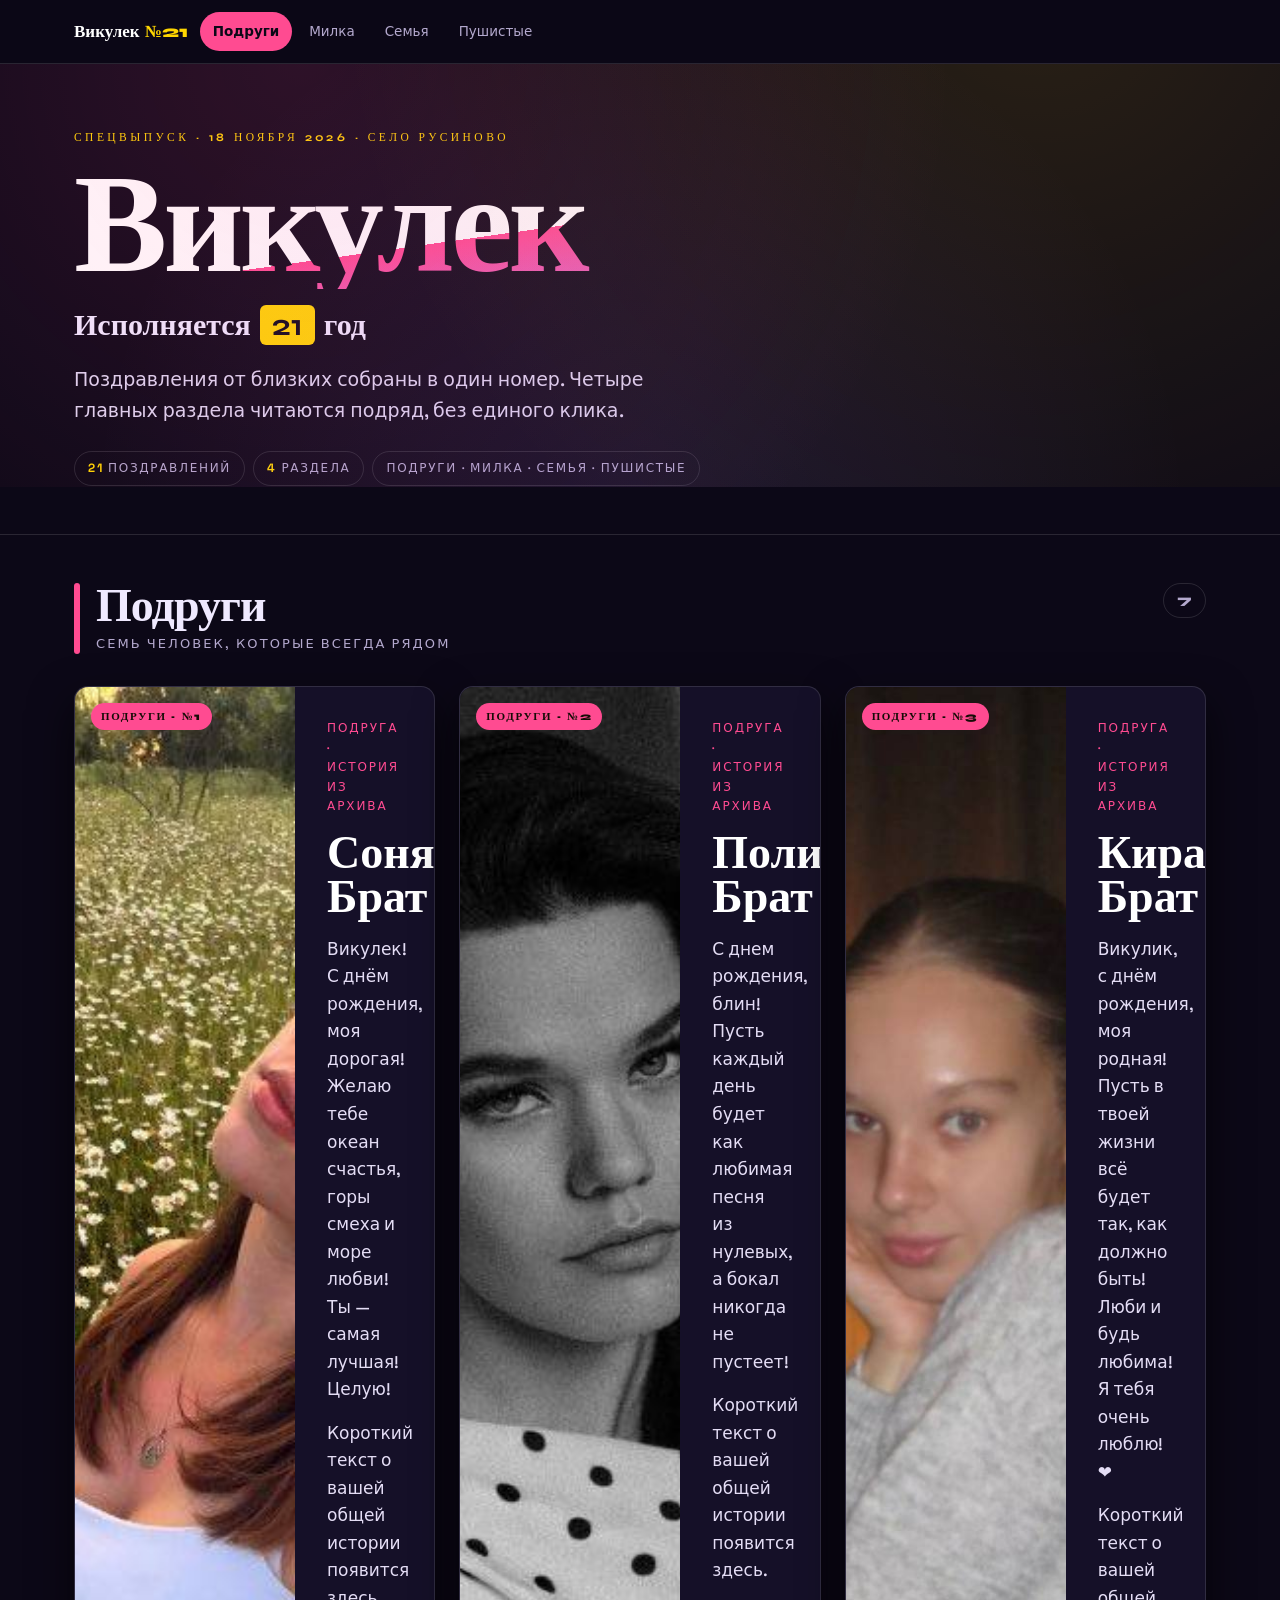
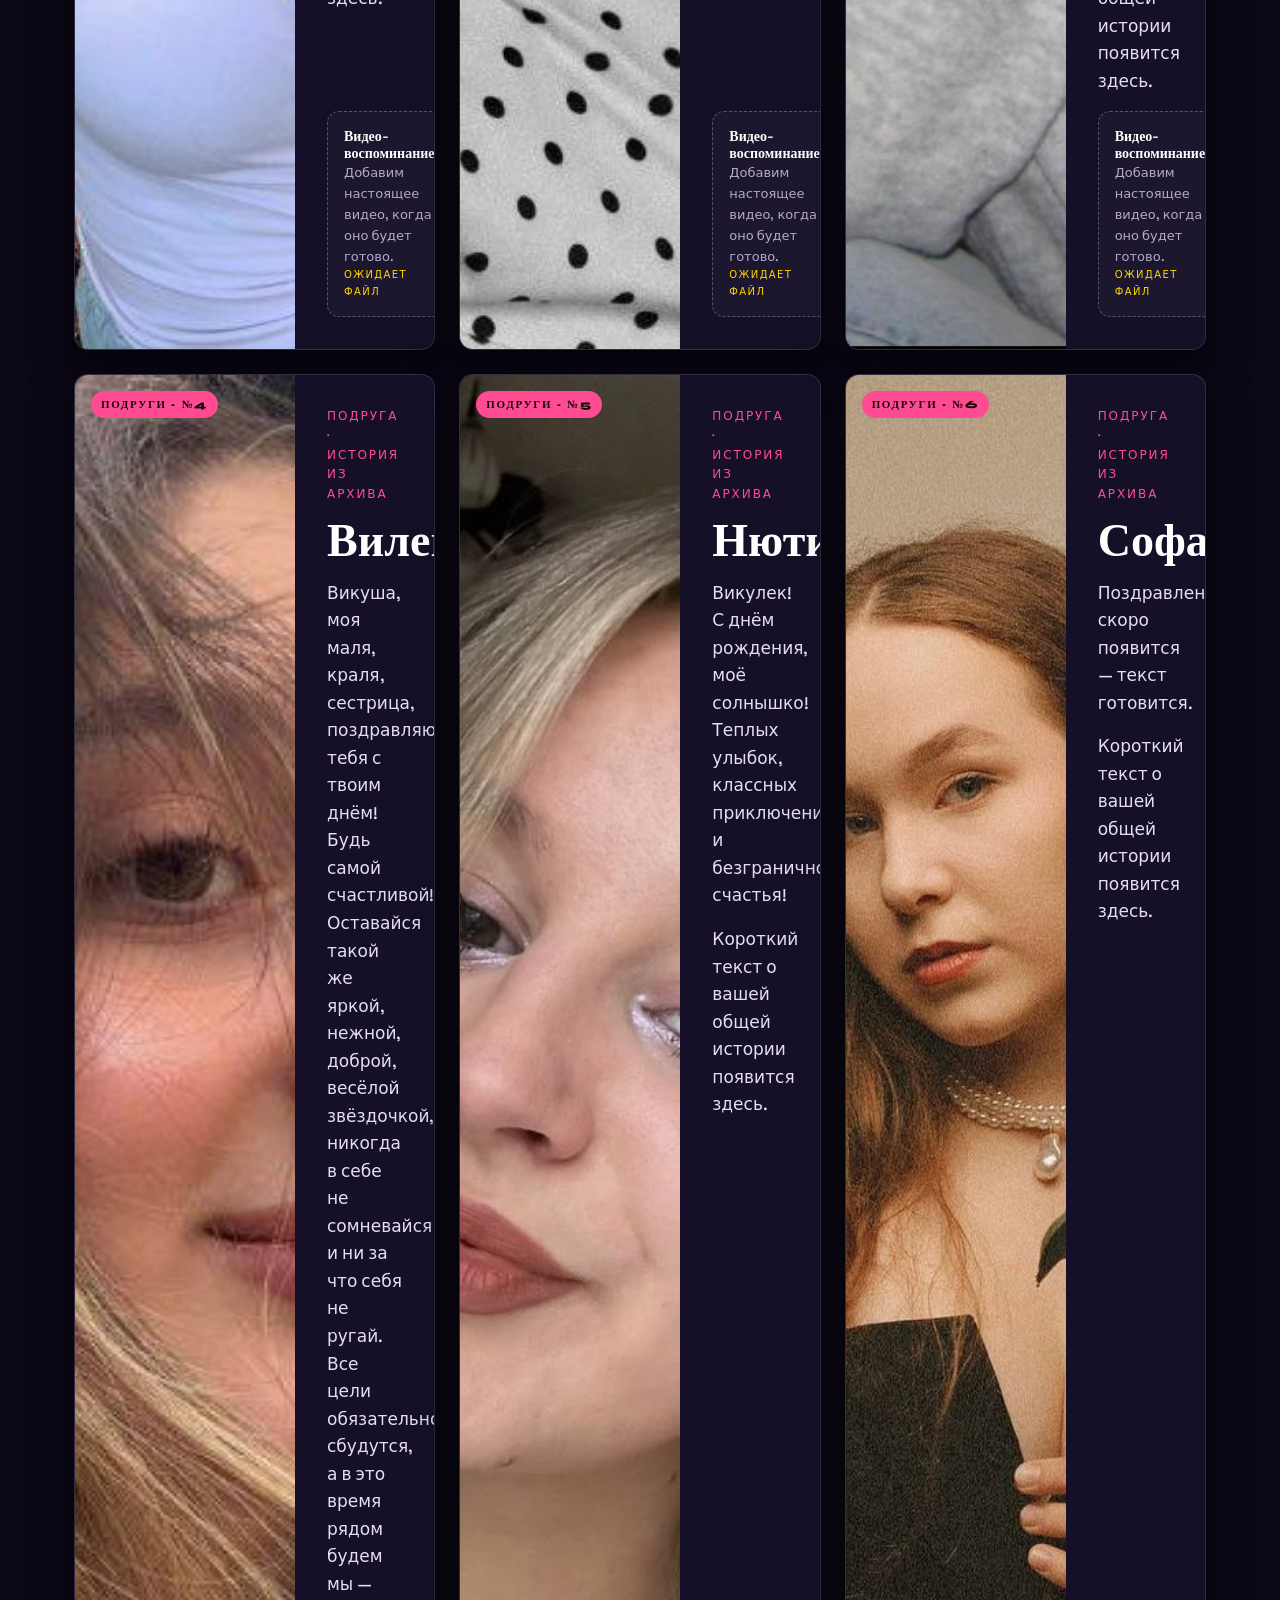
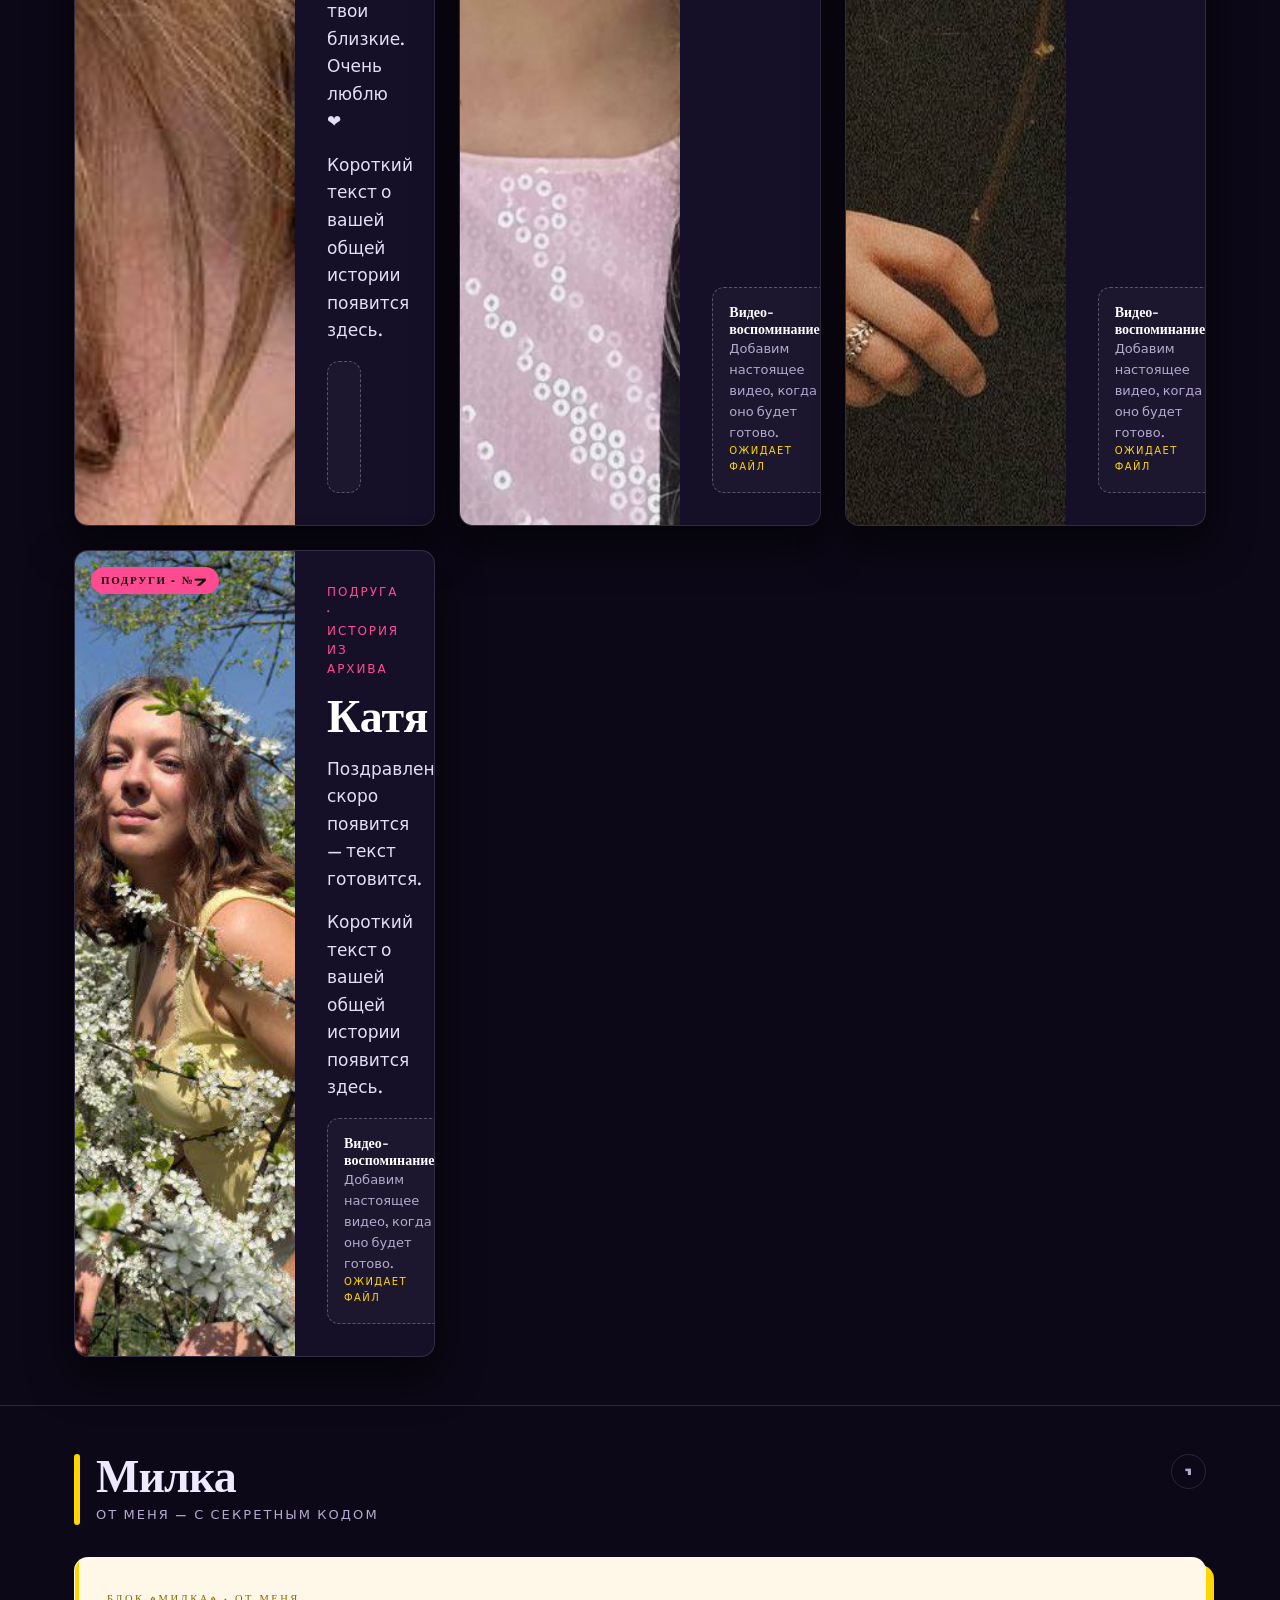
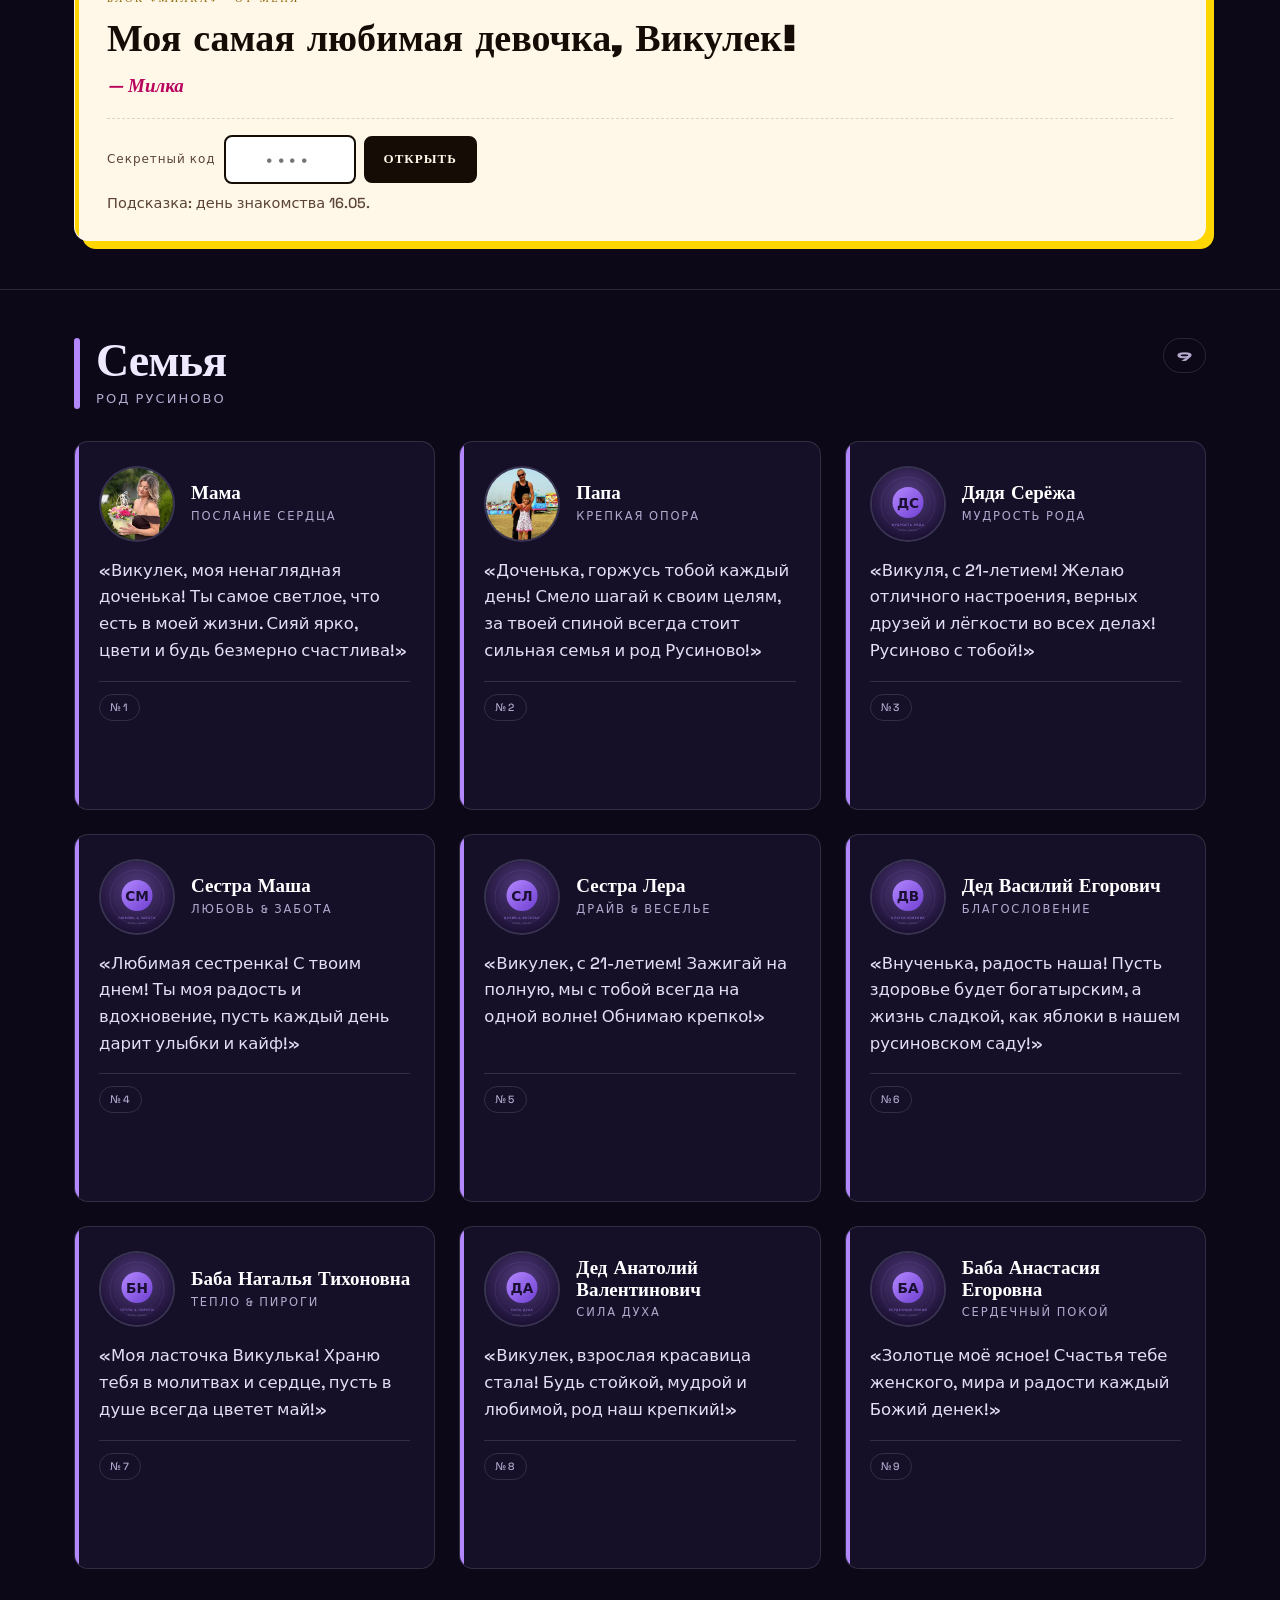
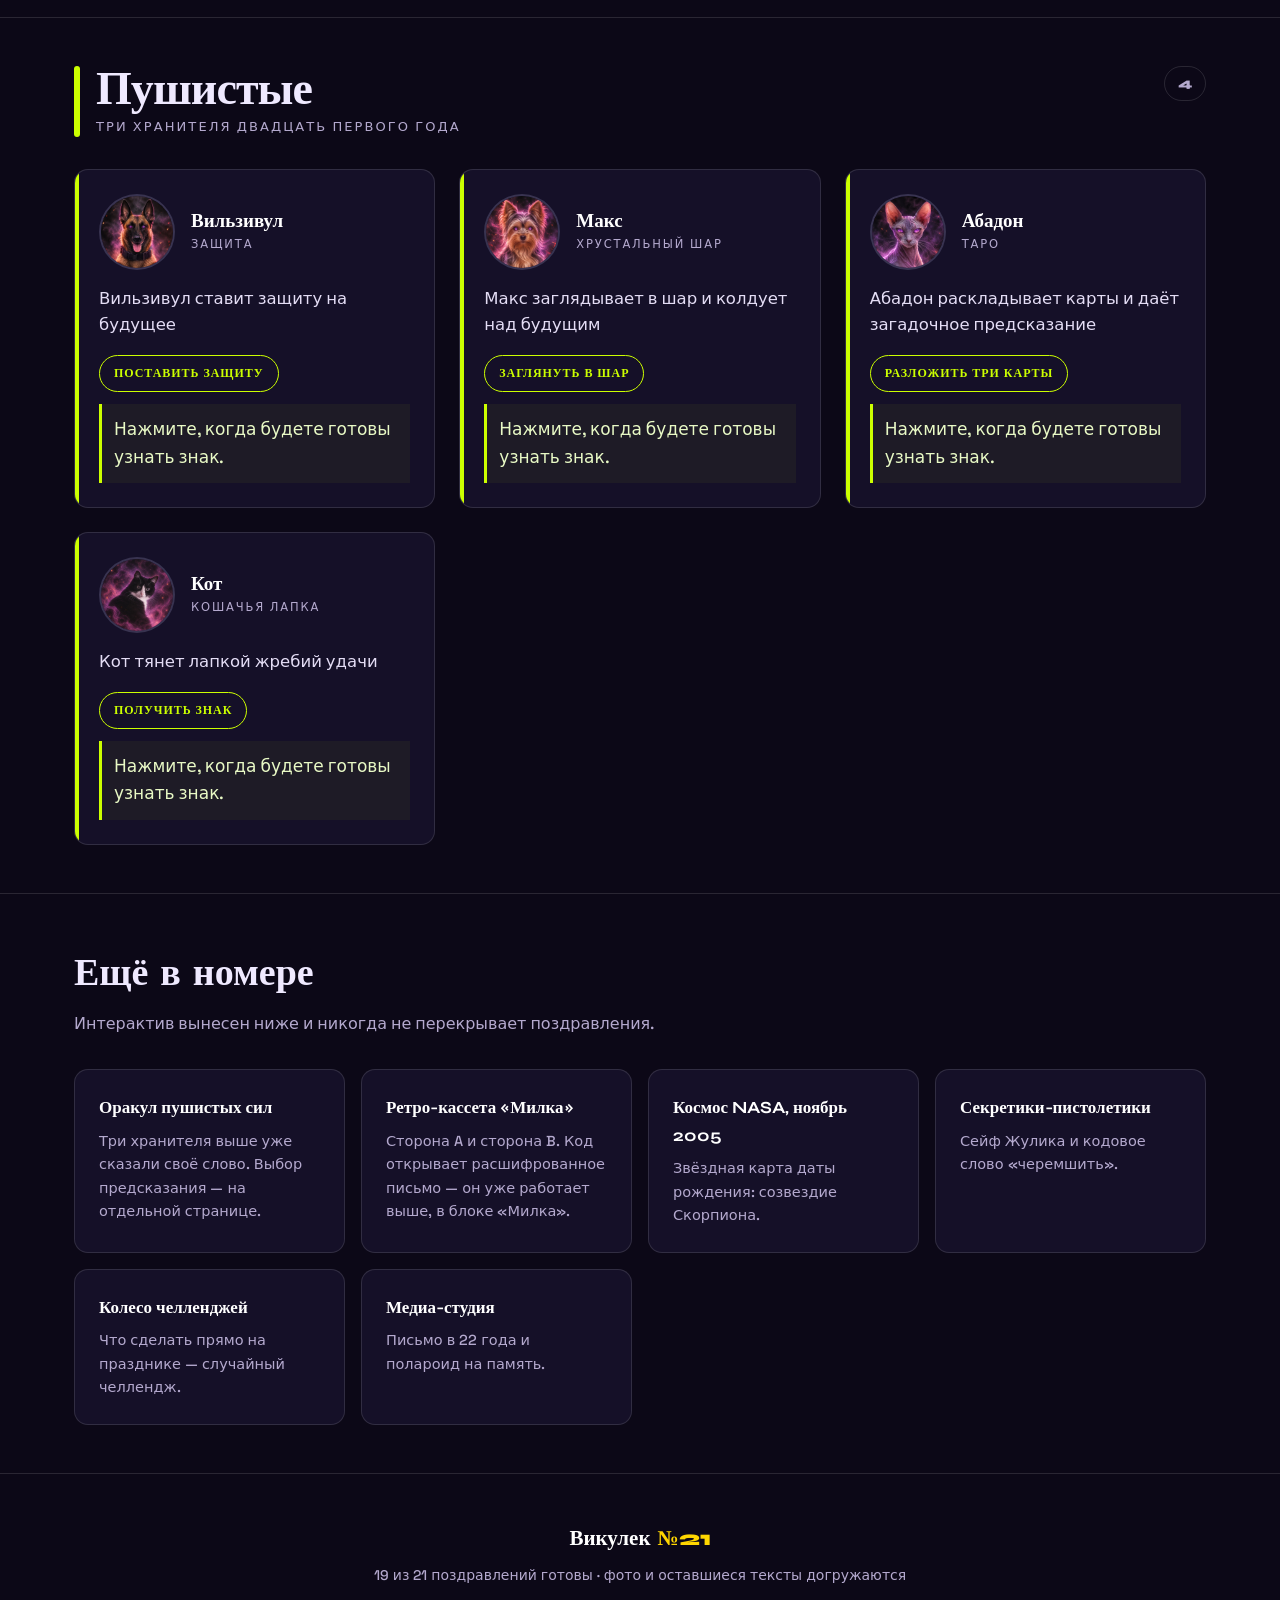
==== greetings/index.html @ ee30d21c "Кира: видеопоздравление + постер из кадра видео (плеер 16:9 без чёрных полей)" ====
<!DOCTYPE html>
<html lang="ru">
<head>
<meta charset="utf-8">
<meta name="viewport" content="width=device-width, initial-scale=1">
<title>Викулек — 21 · поздравления</title>
<link rel="icon" type="image/svg+xml" href="assets/favicon.svg">
<meta name="theme-color" content="#0C0817">
<style>
/* ==========================================================================
   ЕДИНЫЙ СТИЛЬ. Один компонент карточки на все 20 поздравлений; блоки
   отличаются ТОЛЬКО акцентным цветом. Ни одного цвета вне токенов.
   ========================================================================== */
:root{
  --bg:#0C0817; --surface:#151028; --surface-2:#1D1738; --line:#ffffff1f;
  --text:#EFE9FF; --text-dim:#B4A9CE; --ink:#150C06;
  --paper:#FFF7E8;

  --accent-friends:#FF4B91; --accent-me:#FFD600;
  --accent-family:#B388FF; --accent-pets:#CCFF00;

  --font-display:'Syne',Georgia,serif;
  --font-body:'Space Grotesk',system-ui,-apple-system,Segoe UI,Roboto,sans-serif;

  --s1:4px; --s2:8px; --s3:12px; --s4:16px; --s5:24px; --s6:32px; --s7:48px; --s8:64px;
  --radius:14px; --shadow:0 18px 44px #000000aa;
  --dur:.22s; --ease:cubic-bezier(.42,.05,.25,1);
  --maxw:1180px;
}
*{box-sizing:border-box}
html{scroll-behavior:smooth;scroll-padding-top:76px}
body{
  margin:0;background:var(--bg);color:var(--text);
  font-family:var(--font-body);font-size:17px;line-height:1.62;
  -webkit-font-smoothing:antialiased
}
img{display:block;max-width:100%;height:auto}
.wrap{max-width:var(--maxw);margin:0 auto;padding:0 var(--s5)}
.sr{position:absolute;width:1px;height:1px;padding:0;margin:-1px;overflow:hidden;
    clip:rect(0,0,0,0);white-space:nowrap;border:0}

/* ---------- navigation ---------- */
.progress{position:fixed;top:0;left:0;height:3px;width:0;z-index:60;
  background:linear-gradient(90deg,var(--accent-friends),var(--accent-me))}
.topnav{position:sticky;top:0;z-index:50;height:64px;background:#0C0817EE;
  backdrop-filter:blur(10px);border-bottom:1px solid var(--line)}
.topnav .in{max-width:var(--maxw);margin:0 auto;padding:0 var(--s5);height:100%;
  display:flex;align-items:center;gap:var(--s3)}
.topnav .mark{font-family:var(--font-display);font-weight:800;font-size:17px;color:#fff;
  white-space:nowrap}
.topnav .mark i{font-style:normal;color:var(--accent-me)}
.topnav ul{display:flex;gap:var(--s1);list-style:none;margin:0;padding:0;overflow-x:auto;
  scrollbar-width:none;flex:1}
.topnav ul::-webkit-scrollbar{display:none}
.topnav a{display:block;white-space:nowrap;text-decoration:none;color:var(--text-dim);
  font-size:13.5px;padding:9px 13px;border-radius:999px;transition:var(--dur)}
.topnav a:hover{color:#fff;background:#ffffff12}
.topnav a:focus-visible{outline:3px solid var(--accent-me);outline-offset:2px}
/* each nav item tints with its own block accent when active */
.topnav a.on{color:var(--bg);font-weight:700}
.topnav a.on[data-b="friends"]{background:var(--accent-friends)}
.topnav a.on[data-b="me"]{background:var(--accent-me)}
.topnav a.on[data-b="family"]{background:var(--accent-family)}
.topnav a.on[data-b="pets"]{background:var(--accent-pets)}

/* ---------- hero ---------- */
.hero{padding:var(--s8) 0 var(--s7);position:relative;overflow:hidden;
  border-bottom:1px solid var(--line)}
.hero::before{content:"";position:absolute;inset:-40% -10% auto -10%;height:130%;
  pointer-events:none;
  background:radial-gradient(circle at 28% 30%,#FF4B9124,transparent 55%),
             radial-gradient(circle at 76% 16%,#FFD6001F,transparent 55%),
             radial-gradient(circle at 50% 105%,#B388FF1C,transparent 55%)}
.hero .kick{font-family:var(--font-display);font-size:11.5px;letter-spacing:.3em;
  text-transform:uppercase;color:var(--accent-me);margin:0 0 var(--s4)}
.hero h1{font-family:var(--font-display);font-weight:800;letter-spacing:-.03em;line-height:.9;
  font-size:clamp(46px,11vw,140px);margin:0 0 var(--s3);
  background:linear-gradient(172deg,#fff 0%,#fff 46%,var(--accent-friends) 46%,var(--accent-family) 100%);
  -webkit-background-clip:text;background-clip:text;color:transparent}
.hero .age{font-family:var(--font-display);font-weight:800;font-size:clamp(20px,3vw,30px);
  color:var(--text);margin:0 0 var(--s4)}
.hero .age b{color:var(--bg);background:var(--accent-me);padding:2px 12px;border-radius:6px}
.hero .sub{font-size:19px;color:#DDD5F0;max-width:52ch;margin:0 0 var(--s5)}
.hero .meta{display:flex;flex-wrap:wrap;gap:var(--s2)}
.hero .meta span{font-size:12px;letter-spacing:.14em;text-transform:uppercase;
  color:var(--text-dim);border:1px solid var(--line);padding:7px 13px;border-radius:999px}
.hero .meta b{color:var(--accent-me)}

/* ---------- greeting block ---------- */
.block{padding:var(--s7) 0;border-bottom:1px solid var(--line)}
.block > .wrap > .head{display:flex;align-items:flex-start;gap:var(--s4);
  margin-bottom:var(--s6);flex-wrap:wrap}
.block .bar{width:6px;align-self:stretch;border-radius:3px;min-height:52px;flex:none}
.block[data-b="friends"] .bar{background:var(--accent-friends)}
.block[data-b="me"] .bar{background:var(--accent-me)}
.block[data-b="family"] .bar{background:var(--accent-family)}
.block[data-b="pets"] .bar{background:var(--accent-pets)}
.block h2{font-family:var(--font-display);font-weight:800;letter-spacing:-.02em;
  font-size:clamp(27px,4.4vw,46px);margin:0 0 var(--s1);line-height:1}
.block .note{color:var(--text-dim);font-size:13px;letter-spacing:.16em;
  text-transform:uppercase;margin:0}
.block .count{margin-left:auto;font-family:var(--font-display);font-weight:800;
  font-size:13px;color:var(--text-dim);border:1px solid var(--line);
  padding:6px 13px;border-radius:999px;white-space:nowrap}

/* ---------- THE card component (all 20 identical) ---------- */
.cards{display:grid;gap:var(--s5);
  grid-template-columns:repeat(auto-fill,minmax(320px,1fr))}
.card{position:relative;background:var(--surface);border:1px solid var(--line);
  border-radius:var(--radius);padding:var(--s5);display:flex;flex-direction:column;
  overflow:hidden;transition:transform var(--dur) var(--ease),border-color var(--dur)}
.card::before{content:"";position:absolute;left:0;top:0;bottom:0;width:4px}
.block[data-b="friends"] .card::before{background:var(--accent-friends)}
.block[data-b="me"] .card::before{background:var(--accent-me)}
.block[data-b="family"] .card::before{background:var(--accent-family)}
.block[data-b="pets"] .card::before{background:var(--accent-pets)}
.card:hover{transform:translateY(-4px);border-color:#ffffff3d}
.card .who{display:flex;align-items:center;gap:var(--s4);margin-bottom:var(--s4)}
.card .ava{width:76px;height:76px;flex:none;border-radius:50%;overflow:hidden;
  background:var(--surface-2);border:2px solid #ffffff1f}
.card .ava img{width:100%;height:100%;object-fit:cover}
.card .nm{font-family:var(--font-display);font-weight:800;font-size:19px;line-height:1.15;
  margin:0 0 3px;color:#fff}
.card .rl{font-size:11.5px;letter-spacing:.16em;text-transform:uppercase;
  color:var(--text-dim);margin:0}
.card .tx{margin:0;font-size:16.5px;color:#E4DDF5;flex:1}
.card .tx.pending{color:var(--text-dim);font-style:italic}
.card .foot{display:flex;align-items:center;gap:var(--s3);margin-top:var(--s4);
  padding-top:var(--s3);border-top:1px solid var(--line)}
.card .tag{font-size:10.5px;letter-spacing:.16em;text-transform:uppercase;
  color:var(--text-dim);border:1px solid var(--line);padding:4px 10px;border-radius:999px}
.card .soon{font-size:10.5px;letter-spacing:.14em;text-transform:uppercase;
  color:var(--accent-me);border:1px dashed #FFD60055;padding:4px 10px;border-radius:999px}

/* ---------- журнал подруг: один разворот на человека ---------- */
.friend-zine{display:grid;gap:var(--s6)}
.friend-spread{display:grid;grid-template-columns:minmax(220px,.8fr) minmax(0,1.2fr);
  background:var(--surface);border:1px solid var(--line);border-radius:var(--radius);
  overflow:hidden;box-shadow:var(--shadow)}
.friend-cover{position:relative;min-height:430px;background:var(--surface-2)}
.friend-cover img{width:100%;height:100%;object-fit:cover}
.friend-cover .issue{position:absolute;top:16px;left:16px;background:var(--accent-friends);
  color:var(--ink);font:800 11px var(--font-display);letter-spacing:.15em;
  text-transform:uppercase;padding:7px 10px;border-radius:999px}
.friend-copy{padding:var(--s6);display:flex;flex-direction:column;gap:var(--s4)}
.friend-copy h3{font:800 clamp(26px,4vw,46px)/.95 var(--font-display);margin:0;color:#fff}
.friend-deck{margin:0;color:var(--accent-friends);font-size:12px;letter-spacing:.16em;text-transform:uppercase}
.friend-text{margin:0;color:#E4DDF5;font-size:17px}
.friend-media{display:grid;grid-template-columns:1fr 1fr;gap:var(--s3);margin-top:auto}
.media-slot{min-height:132px;border:1px dashed #ffffff44;border-radius:12px;padding:var(--s4);
  display:flex;flex-direction:column;justify-content:space-between;background:#ffffff08}
.media-slot strong{font:700 14px var(--font-display);color:#fff}
.media-slot span{font-size:13px;color:var(--text-dim)}
.media-slot.awaiting::after{content:'Ожидает файл';font-size:10px;letter-spacing:.14em;
  text-transform:uppercase;color:var(--accent-me)}
.media-slot video{width:100%;border-radius:8px;background:#000}

/* ---------- пушистые оракулы ---------- */
.oracle-actions{display:flex;gap:var(--s2);flex-wrap:wrap;margin-top:var(--s4)}
.oracle-btn{font:700 12px var(--font-display);letter-spacing:.08em;text-transform:uppercase;
  border:1px solid var(--accent-pets);color:var(--accent-pets);background:transparent;
  border-radius:999px;padding:10px 14px;cursor:pointer}
.oracle-btn:hover{background:var(--accent-pets);color:var(--ink)}
.oracle-result{margin-top:var(--s3);padding:var(--s3);border-left:3px solid var(--accent-pets);
  color:#E8F9C5;background:#CCFF000C;min-height:54px}
.tarot-card{display:inline-block;margin-right:6px;padding:5px 8px;border:1px solid #ffffff42;
  border-radius:6px;color:#fff;font-size:12px}

/* Милка gets a wider slot: it is the centre of the page */
.block[data-b="me"] .cards{grid-template-columns:1fr}
@media (min-width:820px){ .block[data-b="me"] .cards{grid-template-columns:1fr 1fr} }

/* ---------- the "Милка" spread (the one special case) ---------- */
.spread{grid-column:1/-1;background:var(--paper);color:var(--ink);
  border-radius:var(--radius);padding:var(--s6) var(--s6) var(--s5);
  box-shadow:8px 8px 0 var(--accent-me);position:relative}
.spread .kicker{font-family:var(--font-display);font-size:10.5px;letter-spacing:.24em;
  text-transform:uppercase;color:#8A6500;margin:0 0 var(--s3)}
.spread h3{font-family:var(--font-display);font-weight:800;font-size:clamp(24px,3.6vw,38px);
  line-height:1.06;margin:0 0 var(--s3);color:var(--ink)}
.spread .letter{font-size:clamp(18px,2.2vw,23px);line-height:1.5;margin:0 0 var(--s4);
  color:#2A1B0C}
.spread .sign{font-family:var(--font-display);font-style:italic;font-weight:700;
  font-size:19px;color:#B9045E;margin:0}
.pin{display:flex;gap:var(--s2);flex-wrap:wrap;align-items:center;margin-top:var(--s4);
  padding-top:var(--s4);border-top:1px dashed #1A0F0826}
.pin label{font-size:12px;letter-spacing:.08em;color:#5A4436}
.pin input{font:inherit;font-size:17px;letter-spacing:.34em;text-align:center;width:132px;
  padding:9px 10px;border:2px solid var(--ink);background:#fff;color:var(--ink);
  border-radius:8px}
.pin input:focus-visible{outline:3px solid var(--accent-me);outline-offset:2px}
.pin button{font:inherit;font-family:var(--font-display);font-weight:700;font-size:13px;
  letter-spacing:.08em;text-transform:uppercase;cursor:pointer;padding:11px 18px;
  border-radius:8px;border:2px solid var(--ink);background:var(--ink);color:var(--paper);
  transition:var(--dur)}
.pin button:hover{background:#B9045E;border-color:#B9045E}
.pin button:focus-visible{outline:3px solid var(--accent-me);outline-offset:2px}
.pin .msg{font-size:14.5px;color:#5A4436;flex:1 1 100%}
.pin .msg.ok{color:#0B6B2E;font-weight:700}
.pin .msg.bad{color:#B9045E;font-weight:700}
.hidden{display:none}

/* ---------- extras ---------- */
.extras{padding:var(--s7) 0}
.extras h2{font-family:var(--font-display);font-weight:800;font-size:clamp(25px,3.8vw,38px);
  margin:0 0 var(--s2)}
.extras .note{color:var(--text-dim);margin:0 0 var(--s6);font-size:16px;max-width:60ch}
.grid3{display:grid;gap:var(--s4);grid-template-columns:repeat(auto-fill,minmax(250px,1fr))}
.tile{background:var(--surface);border:1px solid var(--line);border-radius:var(--radius);
  padding:var(--s5)}
.tile h4{font-family:var(--font-display);font-size:17px;margin:0 0 var(--s2);color:#fff}
.tile p{margin:0;color:var(--text-dim);font-size:14.5px}

/* ---------- footer ---------- */
.foot{padding:var(--s7) 0 var(--s8);text-align:center;border-top:1px solid var(--line)}
.foot .mark{font-family:var(--font-display);font-weight:800;font-size:21px;color:#fff}
.foot .mark i{font-style:normal;color:var(--accent-me)}
.foot p{color:var(--text-dim);font-size:14px;margin:var(--s2) 0 0}

@media (max-width:640px){
  .friend-spread{grid-template-columns:1fr}
  .friend-cover{min-height:320px}
  .friend-media{grid-template-columns:1fr}
  .card .ava{width:60px;height:60px}
  .block .count{margin-left:0}
  .spread{padding:var(--s5)}
}
@media (prefers-reduced-motion:reduce){*{transition:none!important}html{scroll-behavior:auto}}
</style>
<style id="local-fonts-css">
/* локальные копии Google Fonts — без внешних запросов */
/* cyrillic */
@font-face {
  font-family: 'Caveat';
  font-style: normal;
  font-weight: 600;
  font-display: swap;
  src: url(../assets/fonts/caveat-600-cyrillic.woff2) format('woff2');
  unicode-range: U+0301, U+0400-045F, U+0490-0491, U+04B0-04B1, U+2116;
}
/* latin */
@font-face {
  font-family: 'Caveat';
  font-style: normal;
  font-weight: 600;
  font-display: swap;
  src: url(../assets/fonts/caveat-600-latin.woff2) format('woff2');
  unicode-range: U+0000-00FF, U+0131, U+0152-0153, U+02BB-02BC, U+02C6, U+02DA, U+02DC, U+0304, U+0308, U+0329, U+2000-206F, U+20AC, U+2122, U+2191, U+2193, U+2212, U+2215, U+FEFF, U+FFFD;
}
/* cyrillic */
@font-face {
  font-family: 'Caveat';
  font-style: normal;
  font-weight: 700;
  font-display: swap;
  src: url(../assets/fonts/caveat-600-cyrillic.woff2) format('woff2');
  unicode-range: U+0301, U+0400-045F, U+0490-0491, U+04B0-04B1, U+2116;
}
/* latin */
@font-face {
  font-family: 'Caveat';
  font-style: normal;
  font-weight: 700;
  font-display: swap;
  src: url(../assets/fonts/caveat-600-latin.woff2) format('woff2');
  unicode-range: U+0000-00FF, U+0131, U+0152-0153, U+02BB-02BC, U+02C6, U+02DA, U+02DC, U+0304, U+0308, U+0329, U+2000-206F, U+20AC, U+2122, U+2191, U+2193, U+2212, U+2215, U+FEFF, U+FFFD;
}
/* cyrillic */
@font-face {
  font-family: 'Montserrat';
  font-style: italic;
  font-weight: 400;
  font-display: swap;
  src: url(../assets/fonts/montserrat-400-cyrillic.woff2) format('woff2');
  unicode-range: U+0301, U+0400-045F, U+0490-0491, U+04B0-04B1, U+2116;
}
/* latin */
@font-face {
  font-family: 'Montserrat';
  font-style: italic;
  font-weight: 400;
  font-display: swap;
  src: url(../assets/fonts/montserrat-400-latin.woff2) format('woff2');
  unicode-range: U+0000-00FF, U+0131, U+0152-0153, U+02BB-02BC, U+02C6, U+02DA, U+02DC, U+0304, U+0308, U+0329, U+2000-206F, U+20AC, U+2122, U+2191, U+2193, U+2212, U+2215, U+FEFF, U+FFFD;
}
/* cyrillic */
@font-face {
  font-family: 'Montserrat';
  font-style: normal;
  font-weight: 300;
  font-display: swap;
  src: url(../assets/fonts/montserrat-300-cyrillic.woff2) format('woff2');
  unicode-range: U+0301, U+0400-045F, U+0490-0491, U+04B0-04B1, U+2116;
}
/* latin */
@font-face {
  font-family: 'Montserrat';
  font-style: normal;
  font-weight: 300;
  font-display: swap;
  src: url(../assets/fonts/montserrat-300-latin.woff2) format('woff2');
  unicode-range: U+0000-00FF, U+0131, U+0152-0153, U+02BB-02BC, U+02C6, U+02DA, U+02DC, U+0304, U+0308, U+0329, U+2000-206F, U+20AC, U+2122, U+2191, U+2193, U+2212, U+2215, U+FEFF, U+FFFD;
}
/* cyrillic */
@font-face {
  font-family: 'Montserrat';
  font-style: normal;
  font-weight: 400;
  font-display: swap;
  src: url(../assets/fonts/montserrat-300-cyrillic.woff2) format('woff2');
  unicode-range: U+0301, U+0400-045F, U+0490-0491, U+04B0-04B1, U+2116;
}
/* latin */
@font-face {
  font-family: 'Montserrat';
  font-style: normal;
  font-weight: 400;
  font-display: swap;
  src: url(../assets/fonts/montserrat-300-latin.woff2) format('woff2');
  unicode-range: U+0000-00FF, U+0131, U+0152-0153, U+02BB-02BC, U+02C6, U+02DA, U+02DC, U+0304, U+0308, U+0329, U+2000-206F, U+20AC, U+2122, U+2191, U+2193, U+2212, U+2215, U+FEFF, U+FFFD;
}
/* cyrillic */
@font-face {
  font-family: 'Montserrat';
  font-style: normal;
  font-weight: 600;
  font-display: swap;
  src: url(../assets/fonts/montserrat-300-cyrillic.woff2) format('woff2');
  unicode-range: U+0301, U+0400-045F, U+0490-0491, U+04B0-04B1, U+2116;
}
/* latin */
@font-face {
  font-family: 'Montserrat';
  font-style: normal;
  font-weight: 600;
  font-display: swap;
  src: url(../assets/fonts/montserrat-300-latin.woff2) format('woff2');
  unicode-range: U+0000-00FF, U+0131, U+0152-0153, U+02BB-02BC, U+02C6, U+02DA, U+02DC, U+0304, U+0308, U+0329, U+2000-206F, U+20AC, U+2122, U+2191, U+2193, U+2212, U+2215, U+FEFF, U+FFFD;
}
/* cyrillic */
@font-face {
  font-family: 'Montserrat';
  font-style: normal;
  font-weight: 800;
  font-display: swap;
  src: url(../assets/fonts/montserrat-300-cyrillic.woff2) format('woff2');
  unicode-range: U+0301, U+0400-045F, U+0490-0491, U+04B0-04B1, U+2116;
}
/* latin */
@font-face {
  font-family: 'Montserrat';
  font-style: normal;
  font-weight: 800;
  font-display: swap;
  src: url(../assets/fonts/montserrat-300-latin.woff2) format('woff2');
  unicode-range: U+0000-00FF, U+0131, U+0152-0153, U+02BB-02BC, U+02C6, U+02DA, U+02DC, U+0304, U+0308, U+0329, U+2000-206F, U+20AC, U+2122, U+2191, U+2193, U+2212, U+2215, U+FEFF, U+FFFD;
}
/* latin */
@font-face {
  font-family: 'Orbitron';
  font-style: normal;
  font-weight: 600;
  font-display: swap;
  src: url(../assets/fonts/orbitron-600-latin.woff2) format('woff2');
  unicode-range: U+0000-00FF, U+0131, U+0152-0153, U+02BB-02BC, U+02C6, U+02DA, U+02DC, U+0304, U+0308, U+0329, U+2000-206F, U+20AC, U+2122, U+2191, U+2193, U+2212, U+2215, U+FEFF, U+FFFD;
}
/* latin */
@font-face {
  font-family: 'Orbitron';
  font-style: normal;
  font-weight: 800;
  font-display: swap;
  src: url(../assets/fonts/orbitron-600-latin.woff2) format('woff2');
  unicode-range: U+0000-00FF, U+0131, U+0152-0153, U+02BB-02BC, U+02C6, U+02DA, U+02DC, U+0304, U+0308, U+0329, U+2000-206F, U+20AC, U+2122, U+2191, U+2193, U+2212, U+2215, U+FEFF, U+FFFD;
}
/* latin */
@font-face {
  font-family: 'Orbitron';
  font-style: normal;
  font-weight: 900;
  font-display: swap;
  src: url(../assets/fonts/orbitron-600-latin.woff2) format('woff2');
  unicode-range: U+0000-00FF, U+0131, U+0152-0153, U+02BB-02BC, U+02C6, U+02DA, U+02DC, U+0304, U+0308, U+0329, U+2000-206F, U+20AC, U+2122, U+2191, U+2193, U+2212, U+2215, U+FEFF, U+FFFD;
}
/* cyrillic */
@font-face {
  font-family: 'Oswald';
  font-style: normal;
  font-weight: 300;
  font-display: swap;
  src: url(../assets/fonts/oswald-300-cyrillic.woff2) format('woff2');
  unicode-range: U+0301, U+0400-045F, U+0490-0491, U+04B0-04B1, U+2116;
}
/* latin */
@font-face {
  font-family: 'Oswald';
  font-style: normal;
  font-weight: 300;
  font-display: swap;
  src: url(../assets/fonts/oswald-300-latin.woff2) format('woff2');
  unicode-range: U+0000-00FF, U+0131, U+0152-0153, U+02BB-02BC, U+02C6, U+02DA, U+02DC, U+0304, U+0308, U+0329, U+2000-206F, U+20AC, U+2122, U+2191, U+2193, U+2212, U+2215, U+FEFF, U+FFFD;
}
/* cyrillic */
@font-face {
  font-family: 'Oswald';
  font-style: normal;
  font-weight: 400;
  font-display: swap;
  src: url(../assets/fonts/oswald-300-cyrillic.woff2) format('woff2');
  unicode-range: U+0301, U+0400-045F, U+0490-0491, U+04B0-04B1, U+2116;
}
/* latin */
@font-face {
  font-family: 'Oswald';
  font-style: normal;
  font-weight: 400;
  font-display: swap;
  src: url(../assets/fonts/oswald-300-latin.woff2) format('woff2');
  unicode-range: U+0000-00FF, U+0131, U+0152-0153, U+02BB-02BC, U+02C6, U+02DA, U+02DC, U+0304, U+0308, U+0329, U+2000-206F, U+20AC, U+2122, U+2191, U+2193, U+2212, U+2215, U+FEFF, U+FFFD;
}
/* cyrillic */
@font-face {
  font-family: 'Oswald';
  font-style: normal;
  font-weight: 600;
  font-display: swap;
  src: url(../assets/fonts/oswald-300-cyrillic.woff2) format('woff2');
  unicode-range: U+0301, U+0400-045F, U+0490-0491, U+04B0-04B1, U+2116;
}
/* latin */
@font-face {
  font-family: 'Oswald';
  font-style: normal;
  font-weight: 600;
  font-display: swap;
  src: url(../assets/fonts/oswald-300-latin.woff2) format('woff2');
  unicode-range: U+0000-00FF, U+0131, U+0152-0153, U+02BB-02BC, U+02C6, U+02DA, U+02DC, U+0304, U+0308, U+0329, U+2000-206F, U+20AC, U+2122, U+2191, U+2193, U+2212, U+2215, U+FEFF, U+FFFD;
}
/* cyrillic */
@font-face {
  font-family: 'Oswald';
  font-style: normal;
  font-weight: 700;
  font-display: swap;
  src: url(../assets/fonts/oswald-300-cyrillic.woff2) format('woff2');
  unicode-range: U+0301, U+0400-045F, U+0490-0491, U+04B0-04B1, U+2116;
}
/* latin */
@font-face {
  font-family: 'Oswald';
  font-style: normal;
  font-weight: 700;
  font-display: swap;
  src: url(../assets/fonts/oswald-300-latin.woff2) format('woff2');
  unicode-range: U+0000-00FF, U+0131, U+0152-0153, U+02BB-02BC, U+02C6, U+02DA, U+02DC, U+0304, U+0308, U+0329, U+2000-206F, U+20AC, U+2122, U+2191, U+2193, U+2212, U+2215, U+FEFF, U+FFFD;
}
/* latin */
@font-face {
  font-family: 'Space Grotesk';
  font-style: normal;
  font-weight: 500;
  font-display: swap;
  src: url(../assets/fonts/spacegrotesk-500-latin.woff2) format('woff2');
  unicode-range: U+0000-00FF, U+0131, U+0152-0153, U+02BB-02BC, U+02C6, U+02DA, U+02DC, U+0304, U+0308, U+0329, U+2000-206F, U+20AC, U+2122, U+2191, U+2193, U+2212, U+2215, U+FEFF, U+FFFD;
}
/* latin */
@font-face {
  font-family: 'Space Grotesk';
  font-style: normal;
  font-weight: 700;
  font-display: swap;
  src: url(../assets/fonts/spacegrotesk-500-latin.woff2) format('woff2');
  unicode-range: U+0000-00FF, U+0131, U+0152-0153, U+02BB-02BC, U+02C6, U+02DA, U+02DC, U+0304, U+0308, U+0329, U+2000-206F, U+20AC, U+2122, U+2191, U+2193, U+2212, U+2215, U+FEFF, U+FFFD;
}
/* latin */
@font-face {
  font-family: 'Syne';
  font-style: normal;
  font-weight: 700;
  font-display: swap;
  src: url(../assets/fonts/syne-700-latin.woff2) format('woff2');
  unicode-range: U+0000-00FF, U+0131, U+0152-0153, U+02BB-02BC, U+02C6, U+02DA, U+02DC, U+0304, U+0308, U+0329, U+2000-206F, U+20AC, U+2122, U+2191, U+2193, U+2212, U+2215, U+FEFF, U+FFFD;
}
/* latin */
@font-face {
  font-family: 'Syne';
  font-style: normal;
  font-weight: 800;
  font-display: swap;
  src: url(../assets/fonts/syne-700-latin.woff2) format('woff2');
  unicode-range: U+0000-00FF, U+0131, U+0152-0153, U+02BB-02BC, U+02C6, U+02DA, U+02DC, U+0304, U+0308, U+0329, U+2000-206F, U+20AC, U+2122, U+2191, U+2193, U+2212, U+2215, U+FEFF, U+FFFD;
}
</style>
</head>
<body>
<div class="progress" id="progress" aria-hidden="true"></div>

<nav class="topnav" aria-label="Разделы поздравлений">
  <div class="in">
    <span class="mark">Викулек <i>№21</i></span>
    <ul>
        <li><a href="#friends" data-b="friends">Подруги</a></li>
        <li><a href="#me" data-b="me">Милка</a></li>
        <li><a href="#family" data-b="family">Семья</a></li>
        <li><a href="#pets" data-b="pets">Пушистые</a></li>
    </ul>
  </div>
</nav>

<header class="hero">
  <div class="wrap">
    <p class="kick">Спецвыпуск · 18 ноября 2026 · село Русиново</p>
    <h1>Викулек</h1>
    <p class="age">Исполняется <b>21</b> год</p>
    <p class="sub">Поздравления от близких собраны в один номер. Четыре главных
      раздела читаются подряд, без единого клика.</p>
    <div class="meta">
      <span><b>21</b> поздравлений</span>
      <span><b>4</b> раздела</span>
      <span>подруги · Милка · семья · пушистые</span>
    </div>
  </div>
</header>

      <section class="block" id="friends" data-b="friends">
        <div class="wrap">
          <div class="head">
            <div class="bar" aria-hidden="true"></div>
            <div>
              <h2>Подруги</h2>
              <p class="note">Семь человек, которые всегда рядом</p>
            </div>
            <span class="count">7</span>
          </div>
          <div class="cards">
        <article class="friend-spread" id="c-sonya" data-person="sonya">
          <div class="friend-cover"><img src="assets/people/sonya.jpg" alt="Портрет Соня Брат" width="400" height="400"><span class="issue">Подруги · №1</span></div>
          <div class="friend-copy"><p class="friend-deck rl">Подруга · История из архива</p><h3 class="nm">Соня Брат</h3>
            <p class="friend-text">Викулек! С днём рождения, моя дорогая! Желаю тебе океан счастья, горы смеха и море любви! Ты — самая лучшая! Целую!</p><p class="friend-text">Короткий текст о вашей общей истории появится здесь.</p>
            <div class="friend-media"><div class="media-slot awaiting"><strong>Видео-воспоминание</strong><span>Добавим настоящее видео, когда оно будет готово.</span></div><div class="media-slot awaiting"><strong>videoGreeting</strong><span>Добавим настоящее видео, когда оно будет готово.</span></div></div>
          </div>
        </article>
        <article class="friend-spread" id="c-polina" data-person="polina">
          <div class="friend-cover"><img src="assets/people/polina.jpg" alt="Портрет Полина Брат" width="400" height="400"><span class="issue">Подруги · №2</span></div>
          <div class="friend-copy"><p class="friend-deck rl">Подруга · История из архива</p><h3 class="nm">Полина Брат</h3>
            <p class="friend-text">С днем рождения, блин! Пусть каждый день будет как любимая песня из нулевых, а бокал никогда не пустеет!</p><p class="friend-text">Короткий текст о вашей общей истории появится здесь.</p>
            <div class="friend-media"><div class="media-slot awaiting"><strong>Видео-воспоминание</strong><span>Добавим настоящее видео, когда оно будет готово.</span></div><div class="media-slot awaiting"><strong>Видеопоздравление</strong><span>Добавим настоящее видео, когда оно будет готово.</span></div></div>
          </div>
        </article>
        <article class="friend-spread" id="c-kira" data-person="kira">
          <div class="friend-cover"><img src="assets/people/kira.jpg" alt="Портрет Кира Брат" width="400" height="400"><span class="issue">Подруги · №3</span></div>
          <div class="friend-copy"><p class="friend-deck rl">Подруга · История из архива</p><h3 class="nm">Кира Брат</h3>
            <p class="friend-text">Викулик, с днём рождения, моя родная! Пусть в твоей жизни всё будет так, как должно быть! Люби и будь любима! Я тебя очень люблю! ❤️</p><p class="friend-text">Короткий текст о вашей общей истории появится здесь.</p>
            <div class="friend-media"><div class="media-slot awaiting"><strong>Видео-воспоминание</strong><span>Добавим настоящее видео, когда оно будет готово.</span></div><div class="media-slot"><strong>Видеопоздравление</strong><video controls preload="metadata" src="assets/media/kira-congrats.mp4"></video></div></div>
          </div>
        </article>
        <article class="friend-spread" id="c-vilena" data-person="vilena">
          <div class="friend-cover"><img src="assets/people/vilena.jpg" alt="Портрет Вилена" width="400" height="400"><span class="issue">Подруги · №4</span></div>
          <div class="friend-copy"><p class="friend-deck rl">Подруга · История из архива</p><h3 class="nm">Вилена</h3>
            <p class="friend-text">Викуша, моя маля, краля, сестрица, поздравляю тебя с твоим днём! Будь самой счастливой! Оставайся такой же яркой, нежной, доброй, весёлой звёздочкой, никогда в себе не сомневайся и ни за что себя не ругай. Все цели обязательно сбудутся, а в это время рядом будем мы — твои близкие. Очень люблю ❤️</p><p class="friend-text">Короткий текст о вашей общей истории появится здесь.</p>
            <div class="friend-media"><div class="media-slot applique-slot"><img src="../assets/vilena/applique_v2.jpg" alt="Аппликация" style="width:100%;border-radius:8px;object-fit:contain"></div></div>
          </div>
        </article>
        <article class="friend-spread" id="c-nyutik" data-person="nyutik">
          <div class="friend-cover"><img src="assets/people/nyutik.jpg" alt="Портрет Нютик" width="400" height="400"><span class="issue">Подруги · №5</span></div>
          <div class="friend-copy"><p class="friend-deck rl">Подруга · История из архива</p><h3 class="nm">Нютик</h3>
            <p class="friend-text">Викулек! С днём рождения, моё солнышко! Теплых улыбок, классных приключений и безграничного счастья!</p><p class="friend-text">Короткий текст о вашей общей истории появится здесь.</p>
            <div class="friend-media"><div class="media-slot awaiting"><strong>Видео-воспоминание</strong><span>Добавим настоящее видео, когда оно будет готово.</span></div><div class="media-slot awaiting"><strong>Видеопоздравление</strong><span>Добавим настоящее видео, когда оно будет готово.</span></div></div>
          </div>
        </article>
        <article class="friend-spread" id="c-sofa" data-person="sofa">
          <div class="friend-cover"><img src="assets/people/sofa.jpg" alt="Портрет Софа" width="400" height="400"><span class="issue">Подруги · №6</span></div>
          <div class="friend-copy"><p class="friend-deck rl">Подруга · История из архива</p><h3 class="nm">Софа</h3>
            <p class="friend-text">Поздравление скоро появится — текст готовится.</p><p class="friend-text">Короткий текст о вашей общей истории появится здесь.</p>
            <div class="friend-media"><div class="media-slot awaiting"><strong>Видео-воспоминание</strong><span>Добавим настоящее видео, когда оно будет готово.</span></div><div class="media-slot awaiting"><strong>Видеопоздравление</strong><span>Добавим настоящее видео, когда оно будет готово.</span></div></div>
          </div>
        </article>
        <article class="friend-spread" id="c-katya" data-person="katya">
          <div class="friend-cover"><img src="assets/people/katya.jpg" alt="Портрет Катя" width="400" height="400"><span class="issue">Подруги · №7</span></div>
          <div class="friend-copy"><p class="friend-deck rl">Подруга · История из архива</p><h3 class="nm">Катя</h3>
            <p class="friend-text">Поздравление скоро появится — текст готовится.</p><p class="friend-text">Короткий текст о вашей общей истории появится здесь.</p>
            <div class="friend-media"><div class="media-slot awaiting"><strong>Видео-воспоминание</strong><span>Добавим настоящее видео, когда оно будет готово.</span></div><div class="media-slot awaiting"><strong>Видеопоздравление</strong><span>Добавим настоящее видео, когда оно будет готово.</span></div></div>
          </div>
        </article>
          </div>
        </div>
      </section>
      <section class="block" id="me" data-b="me">
        <div class="wrap">
          <div class="head">
            <div class="bar" aria-hidden="true"></div>
            <div>
              <h2>Милка</h2>
              <p class="note">От меня — с секретным кодом</p>
            </div>
            <span class="count">1</span>
          </div>
          <div class="cards">
        <article class="card spread" id="c-milka">
          <p class="kicker">Блок «Милка» · от меня</p>
          <h3>Моя самая любимая девочка, Викулек!</h3>
          <p class="letter hidden" id="milkaLong" tabindex="-1">Моя самая любимая девочка, Викулек! ❤️ С днём рождения, моё солнышко! Ты наполняешь каждый день радостью, смыслом и невероятным теплом. Пусть твои 21 будут самыми яркими, дерзкими и незабываемыми. Я всегда рядом, чтобы оберегать тебя и делать счастливой! Безумно люблю тебя! Тёмный Пушистый Триумвират оберегает твой 21-й год</p>
          <p class="sign">— Милка</p>
          <form class="pin" id="pinForm" autocomplete="off">
            <label for="pinInput">Секретный код</label>
            <input id="pinInput" name="pin" inputmode="numeric" maxlength="4"
                   placeholder="••••" aria-describedby="pinMsg">
            <button type="submit">Открыть</button>
            <span class="msg" id="pinMsg" role="status" aria-live="polite">Подсказка: день знакомства 16.05.</span>
          </form>
        </article>
          </div>
        </div>
      </section>
      <section class="block" id="family" data-b="family">
        <div class="wrap">
          <div class="head">
            <div class="bar" aria-hidden="true"></div>
            <div>
              <h2>Семья</h2>
              <p class="note">Род Русиново</p>
            </div>
            <span class="count">9</span>
          </div>
          <div class="cards">
        <article class="card" id="c-mama">
          <div class="who">
            <div class="ava"><img src="assets/people/mama.jpg" alt="Мама" width="400" height="400"></div>
            <div><h3 class="nm">Мама</h3><p class="rl">Послание Сердца</p></div>
          </div><p class="tx">«Викулек, моя ненаглядная доченька! Ты самое светлое, что есть в моей жизни. Сияй ярко, цвети и будь безмерно счастлива!»</p>
          <div class="foot"><span class="tag">№1</span></div>
        </article>
        <article class="card" id="c-papa">
          <div class="who">
            <div class="ava"><img src="assets/people/papa.jpg" alt="Папа" width="400" height="400"></div>
            <div><h3 class="nm">Папа</h3><p class="rl">Крепкая Опора</p></div>
          </div><p class="tx">«Доченька, горжусь тобой каждый день! Смело шагай к своим целям, за твоей спиной всегда стоит сильная семья и род Русиново!»</p>
          <div class="foot"><span class="tag">№2</span></div>
        </article>
        <article class="card" id="c-serezha">
          <div class="who">
            <div class="ava"><img src="assets/people/serezha.svg" alt="Дядя Серёжа" width="400" height="400"></div>
            <div><h3 class="nm">Дядя Серёжа</h3><p class="rl">Мудрость Рода</p></div>
          </div><p class="tx">«Викуля, с 21-летием! Желаю отличного настроения, верных друзей и лёгкости во всех делах! Русиново с тобой!»</p>
          <div class="foot"><span class="tag">№3</span></div>
        </article>
        <article class="card" id="c-masha">
          <div class="who">
            <div class="ava"><img src="assets/people/masha.svg" alt="Сестра Маша" width="400" height="400"></div>
            <div><h3 class="nm">Сестра Маша</h3><p class="rl">Любовь &amp; Забота</p></div>
          </div><p class="tx">«Любимая сестренка! С твоим днем! Ты моя радость и вдохновение, пусть каждый день дарит улыбки и кайф!»</p>
          <div class="foot"><span class="tag">№4</span></div>
        </article>
        <article class="card" id="c-lera">
          <div class="who">
            <div class="ava"><img src="assets/people/lera.svg" alt="Сестра Лера" width="400" height="400"></div>
            <div><h3 class="nm">Сестра Лера</h3><p class="rl">Драйв &amp; Веселье</p></div>
          </div><p class="tx">«Викулек, с 21-летием! Зажигай на полную, мы с тобой всегда на одной волне! Обнимаю крепко!»</p>
          <div class="foot"><span class="tag">№5</span></div>
        </article>
        <article class="card" id="c-ded_vasya">
          <div class="who">
            <div class="ava"><img src="assets/people/ded_vasya.svg" alt="Дед Василий Егорович" width="400" height="400"></div>
            <div><h3 class="nm">Дед Василий Егорович</h3><p class="rl">Благословение</p></div>
          </div><p class="tx">«Внученька, радость наша! Пусть здоровье будет богатырским, а жизнь сладкой, как яблоки в нашем русиновском саду!»</p>
          <div class="foot"><span class="tag">№6</span></div>
        </article>
        <article class="card" id="c-baba_natasha">
          <div class="who">
            <div class="ava"><img src="assets/people/baba_natasha.svg" alt="Баба Наталья Тихоновна" width="400" height="400"></div>
            <div><h3 class="nm">Баба Наталья Тихоновна</h3><p class="rl">Тепло &amp; Пироги</p></div>
          </div><p class="tx">«Моя ласточка Викулька! Храню тебя в молитвах и сердце, пусть в душе всегда цветет май!»</p>
          <div class="foot"><span class="tag">№7</span></div>
        </article>
        <article class="card" id="c-ded_tolya">
          <div class="who">
            <div class="ava"><img src="assets/people/ded_tolya.svg" alt="Дед Анатолий Валентинович" width="400" height="400"></div>
            <div><h3 class="nm">Дед Анатолий Валентинович</h3><p class="rl">Сила Духа</p></div>
          </div><p class="tx">«Викулек, взрослая красавица стала! Будь стойкой, мудрой и любимой, род наш крепкий!»</p>
          <div class="foot"><span class="tag">№8</span></div>
        </article>
        <article class="card" id="c-baba_nastya">
          <div class="who">
            <div class="ava"><img src="assets/people/baba_nastya.svg" alt="Баба Анастасия Егоровна" width="400" height="400"></div>
            <div><h3 class="nm">Баба Анастасия Егоровна</h3><p class="rl">Сердечный Покой</p></div>
          </div><p class="tx">«Золотце моё ясное! Счастья тебе женского, мира и радости каждый Божий денек!»</p>
          <div class="foot"><span class="tag">№9</span></div>
        </article>
          </div>
        </div>
      </section>
      <section class="block" id="pets" data-b="pets">
        <div class="wrap">
          <div class="head">
            <div class="bar" aria-hidden="true"></div>
            <div>
              <h2>Пушистые</h2>
              <p class="note">Три хранителя двадцать первого года</p>
            </div>
            <span class="count">4</span>
          </div>
          <div class="cards">
        <article class="card oracle-card" id="c-vilzivul" data-oracle="Защита">
          <div class="who"><div class="ava"><img src="assets/people/vilzivul.jpg" alt="Вильзивул" width="400" height="400"></div>
            <div><h3 class="nm">Вильзивул</h3><p class="rl">Защита</p></div></div>
          <p class="tx">Вильзивул ставит защиту на будущее</p>
          <div class="oracle-actions"><button class="oracle-btn" type="button" data-oracle-btn="vilzivul">Поставить защиту</button></div>
          <div class="oracle-result" id="oracle-vilzivul" aria-live="polite">Нажмите, когда будете готовы узнать знак.</div>
        </article>
        <article class="card oracle-card" id="c-max" data-oracle="Хрустальный шар">
          <div class="who"><div class="ava"><img src="assets/people/max.jpg" alt="Макс" width="400" height="400"></div>
            <div><h3 class="nm">Макс</h3><p class="rl">Хрустальный шар</p></div></div>
          <p class="tx">Макс заглядывает в шар и колдует над будущим</p>
          <div class="oracle-actions"><button class="oracle-btn" type="button" data-oracle-btn="max">Заглянуть в шар</button></div>
          <div class="oracle-result" id="oracle-max" aria-live="polite">Нажмите, когда будете готовы узнать знак.</div>
        </article>
        <article class="card oracle-card" id="c-abadon" data-oracle="Таро">
          <div class="who"><div class="ava"><img src="assets/people/abadon.jpg" alt="Абадон" width="400" height="400"></div>
            <div><h3 class="nm">Абадон</h3><p class="rl">Таро</p></div></div>
          <p class="tx">Абадон раскладывает карты и даёт загадочное предсказание</p>
          <div class="oracle-actions"><button class="oracle-btn" type="button" data-oracle-btn="abadon">Разложить три карты</button></div>
          <div class="oracle-result" id="oracle-abadon" aria-live="polite">Нажмите, когда будете готовы узнать знак.</div>
        </article>
        <article class="card oracle-card" id="c-kot" data-oracle="Кошачья лапка">
          <div class="who"><div class="ava"><img src="assets/people/kot.jpg" alt="Кот" width="400" height="400"></div>
            <div><h3 class="nm">Кот</h3><p class="rl">Кошачья лапка</p></div></div>
          <p class="tx">Кот тянет лапкой жребий удачи</p>
          <div class="oracle-actions"><button class="oracle-btn" type="button" data-oracle-btn="kot">Получить знак</button></div>
          <div class="oracle-result" id="oracle-kot" aria-live="polite">Нажмите, когда будете готовы узнать знак.</div>
        </article>
          </div>
        </div>
      </section>

<section class="extras">
  <div class="wrap">
    <h2>Ещё в номере</h2>
    <p class="note">Интерактив вынесен ниже и никогда не перекрывает поздравления.</p>
    <div class="grid3">
      <div class="tile"><h4>Оракул пушистых сил</h4><p>Три хранителя выше уже сказали своё слово. Выбор предсказания — на отдельной странице.</p></div>
      <div class="tile"><h4>Ретро-кассета «Милка»</h4><p>Сторона A и сторона B. Код открывает расшифрованное письмо — он уже работает выше, в блоке «Милка».</p></div>
      <div class="tile"><h4>Космос NASA, ноябрь 2005</h4><p>Звёздная карта даты рождения: созвездие Скорпиона.</p></div>
      <div class="tile"><h4>Секретики-пистолетики</h4><p>Сейф Жулика и кодовое слово «черемшить».</p></div>
      <div class="tile"><h4>Колесо челленджей</h4><p>Что сделать прямо на празднике — случайный челлендж.</p></div>
      <div class="tile"><h4>Медиа-студия</h4><p>Письмо в 22 года и полароид на память.</p></div>
    </div>
  </div>
</section>

<footer class="foot">
  <div class="wrap">
    <div class="mark">Викулек <i>№21</i></div>
    <p>19 из 21 поздравлений готовы · фото и оставшиеся тексты догружаются</p>
  </div>
</footer>

<script>
/* Интерактив: индикатор прочтения, подсветка текущего блока, ПИН для Милки.
   Ни одной функции-заглушки: всё, что вызывается, определено. */
(function(){
  var bar = document.getElementById('progress');
  var links = Array.prototype.slice.call(document.querySelectorAll('.topnav a'));
  var blocks = links.map(function(a){ return document.querySelector(a.getAttribute('href')); })
                    .filter(Boolean);

  function tick(){
    var h = document.documentElement.scrollHeight - window.innerHeight;
    bar.style.width = (h>0 ? Math.min(100, Math.max(0, window.scrollY/h*100)) : 0) + '%';
    var probe = window.innerHeight * 0.30, idx = 0;
    blocks.forEach(function(b,i){ if(b.getBoundingClientRect().top <= probe) idx = i; });
    links.forEach(function(a,i){ a.classList.toggle('on', i===idx); });
  }
  window.addEventListener('scroll', tick, {passive:true});
  window.addEventListener('resize', tick);
  tick();

  /* --- ПИН 1605 открывает письмо --- */
  var form = document.getElementById('pinForm');
  if (form) {
    var input = document.getElementById('pinInput');
    var msg   = document.getElementById('pinMsg');
    var letter= document.getElementById('milkaLong');
    form.addEventListener('submit', function(e){
      e.preventDefault();
      if ((input.value || '').trim() === '1605') {
        letter.classList.remove('hidden');
        msg.textContent = 'Код верный. Письмо открыто.';
        msg.className = 'msg ok';
        letter.focus();
      } else {
        msg.textContent = 'Неверный код. Подсказка: день знакомства 16.05.';
        msg.className = 'msg bad';
        input.select();
      }
    });
  }

  /* --- пушистые оракулы: три разные механики --- */
  var tarot = ['Звезда','Луна','Солнце','Мир','Колесо Фортуны','Сила','Умеренность'];
  var prophecies = [
    'Твой следующий шаг уже светится впереди.',
    'Не торопи ответ: он придёт через случайную встречу.',
    'В этом году у тебя будет больше смелости, чем сомнений.',
    'То, что кажется случайностью, окажется подарком.',
    'Твоя удача любит движение и громкую музыку.'
  ];
  function pick(a){ return a[Math.floor(Math.random()*a.length)]; }
  document.querySelectorAll('[data-oracle-btn]').forEach(function(btn){
    btn.addEventListener('click', function(){
      var id = btn.getAttribute('data-oracle-btn');
      var card = document.getElementById('c-'+id);
      var out = document.getElementById('oracle-'+id);
      var mode = card ? card.getAttribute('data-oracle') : '';
      if (mode === 'Таро') {
        var cards = [pick(tarot), pick(tarot), pick(tarot)];
        out.innerHTML = '<span class="tarot-card">'+cards[0]+'</span><span class="tarot-card">'+cards[1]+'</span><span class="tarot-card">'+cards[2]+'</span><br><br>Абадон говорит: расклад обещает перемены, но финальное решение всё равно за тобой.';
      } else if (mode === 'Хрустальный шар') {
        out.textContent = 'Шар Макса мутнеет... и показывает: '+pick(prophecies);
      } else {
        out.textContent = 'Вильзивул поставил защиту. Сегодня мимо тебя пройдут лишние тревоги, а хорошие новости найдут дорогу сами.';
      }
    });
  });
})();
</script>
</body>
</html>
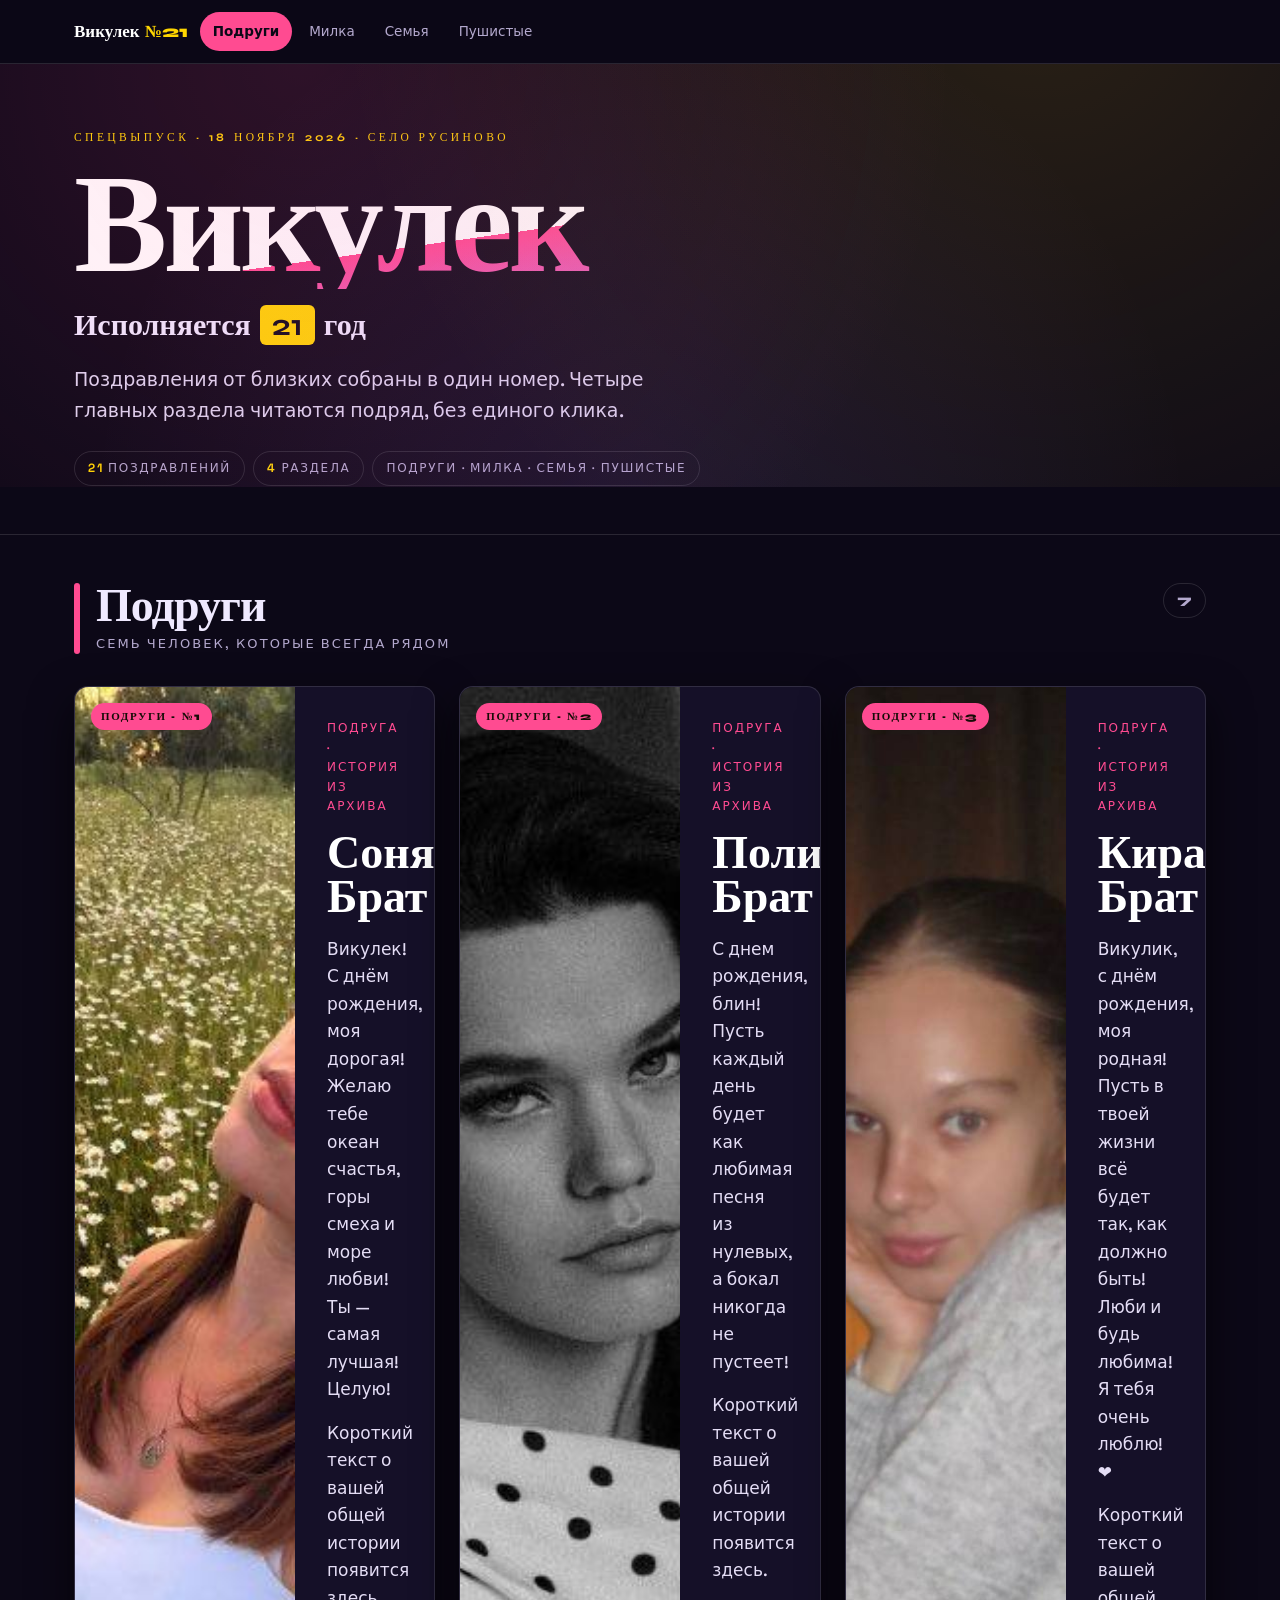
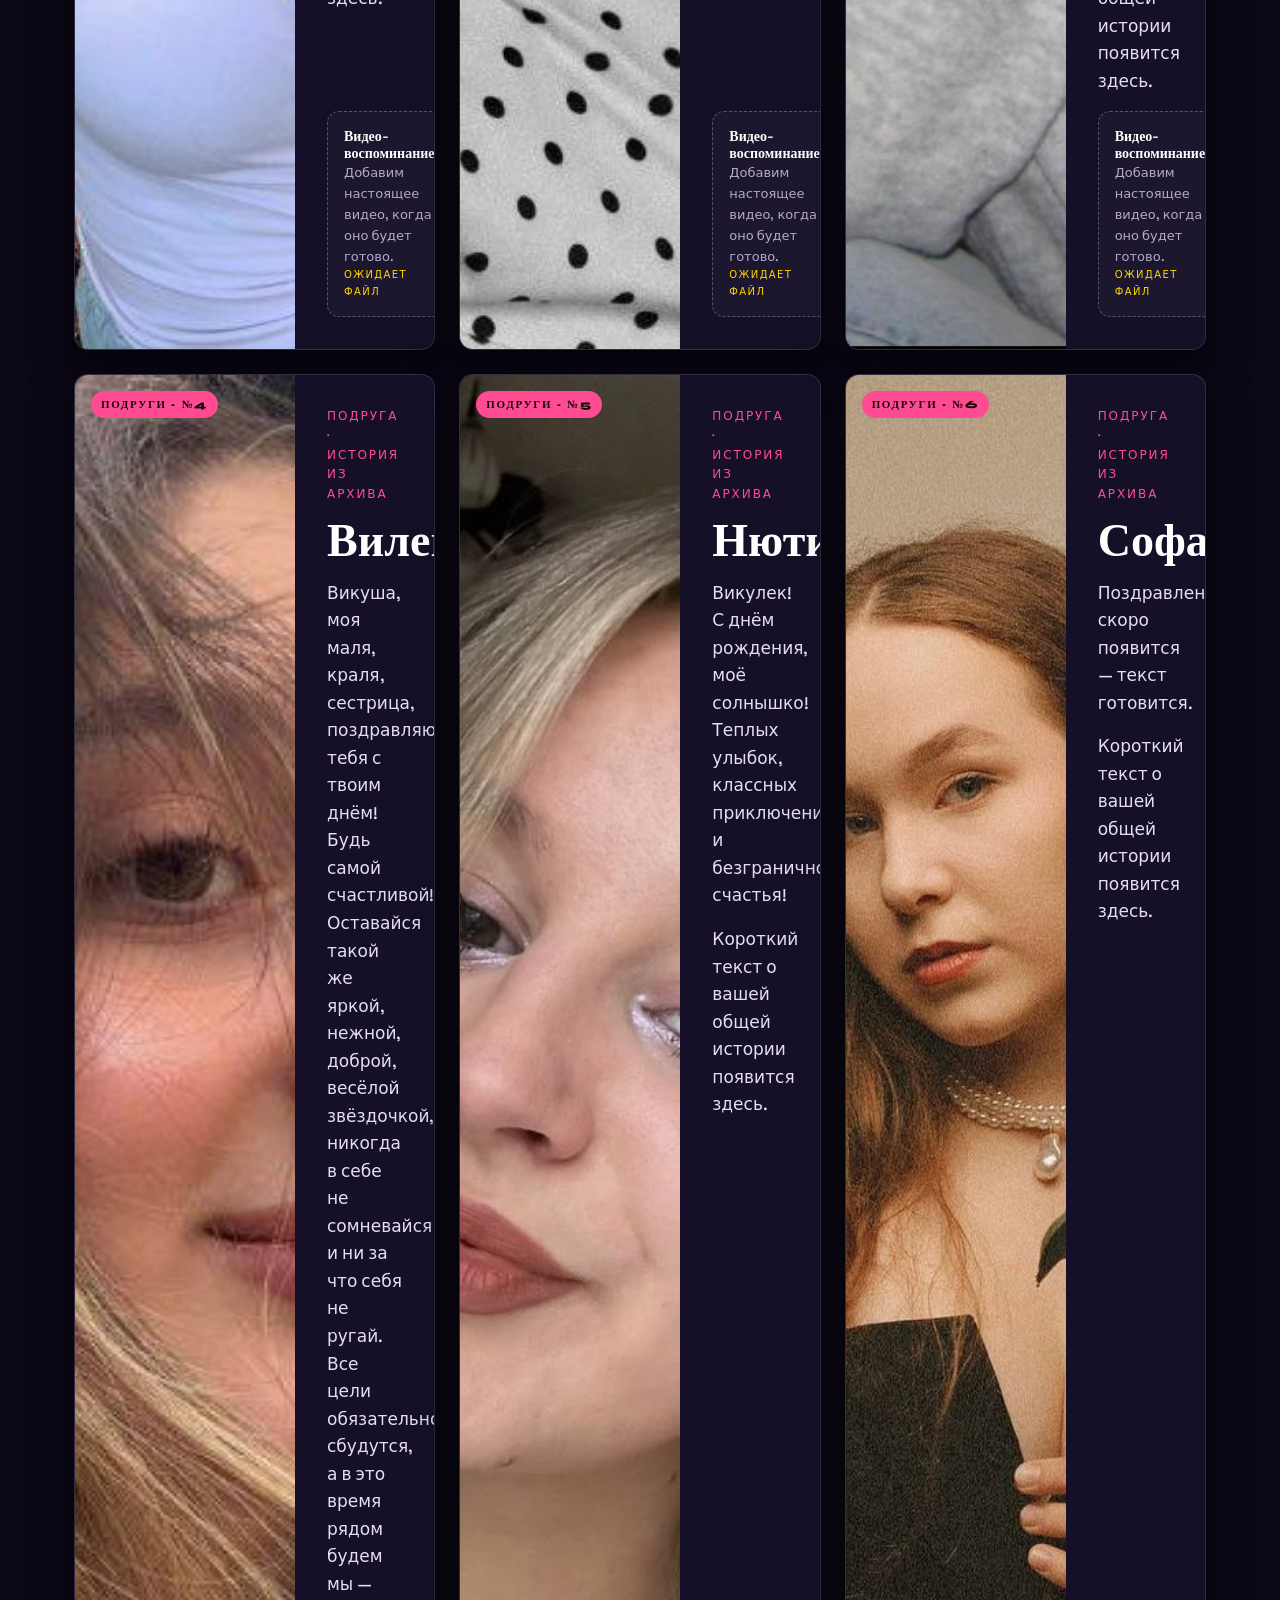
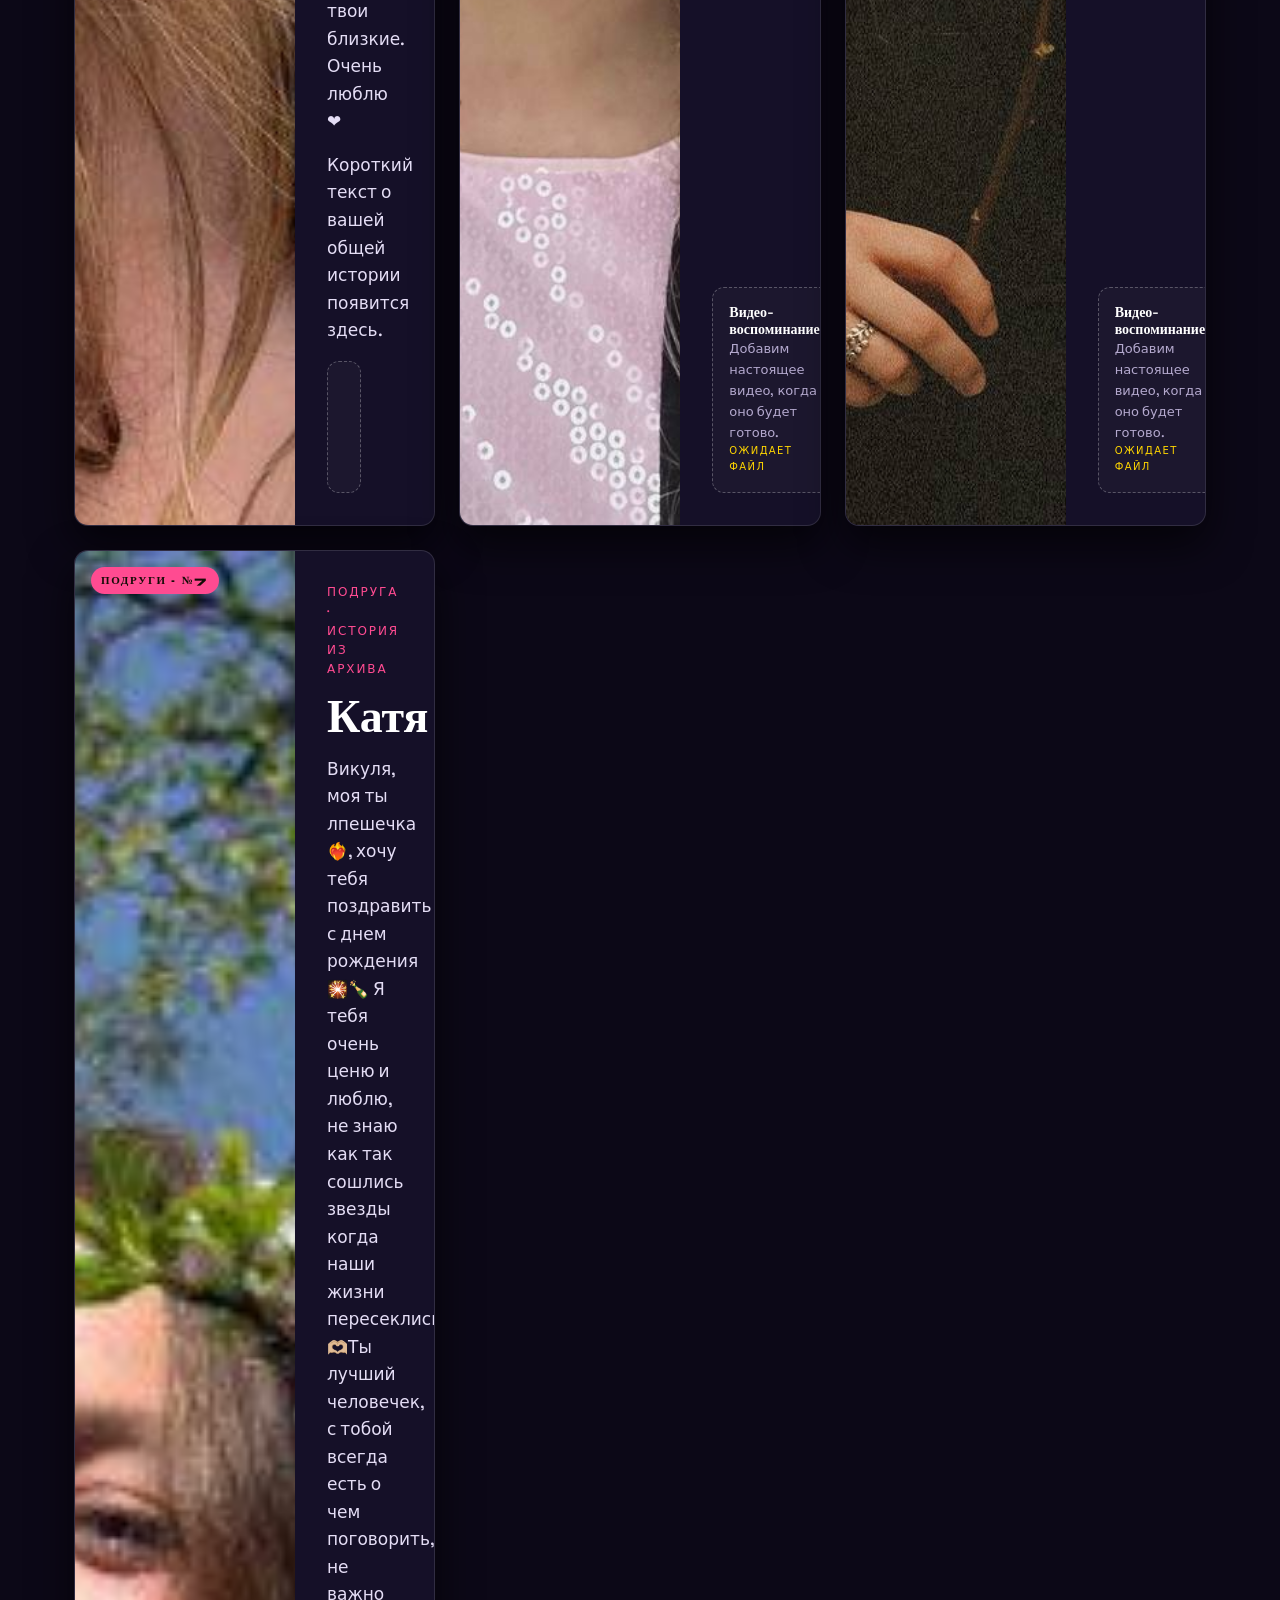
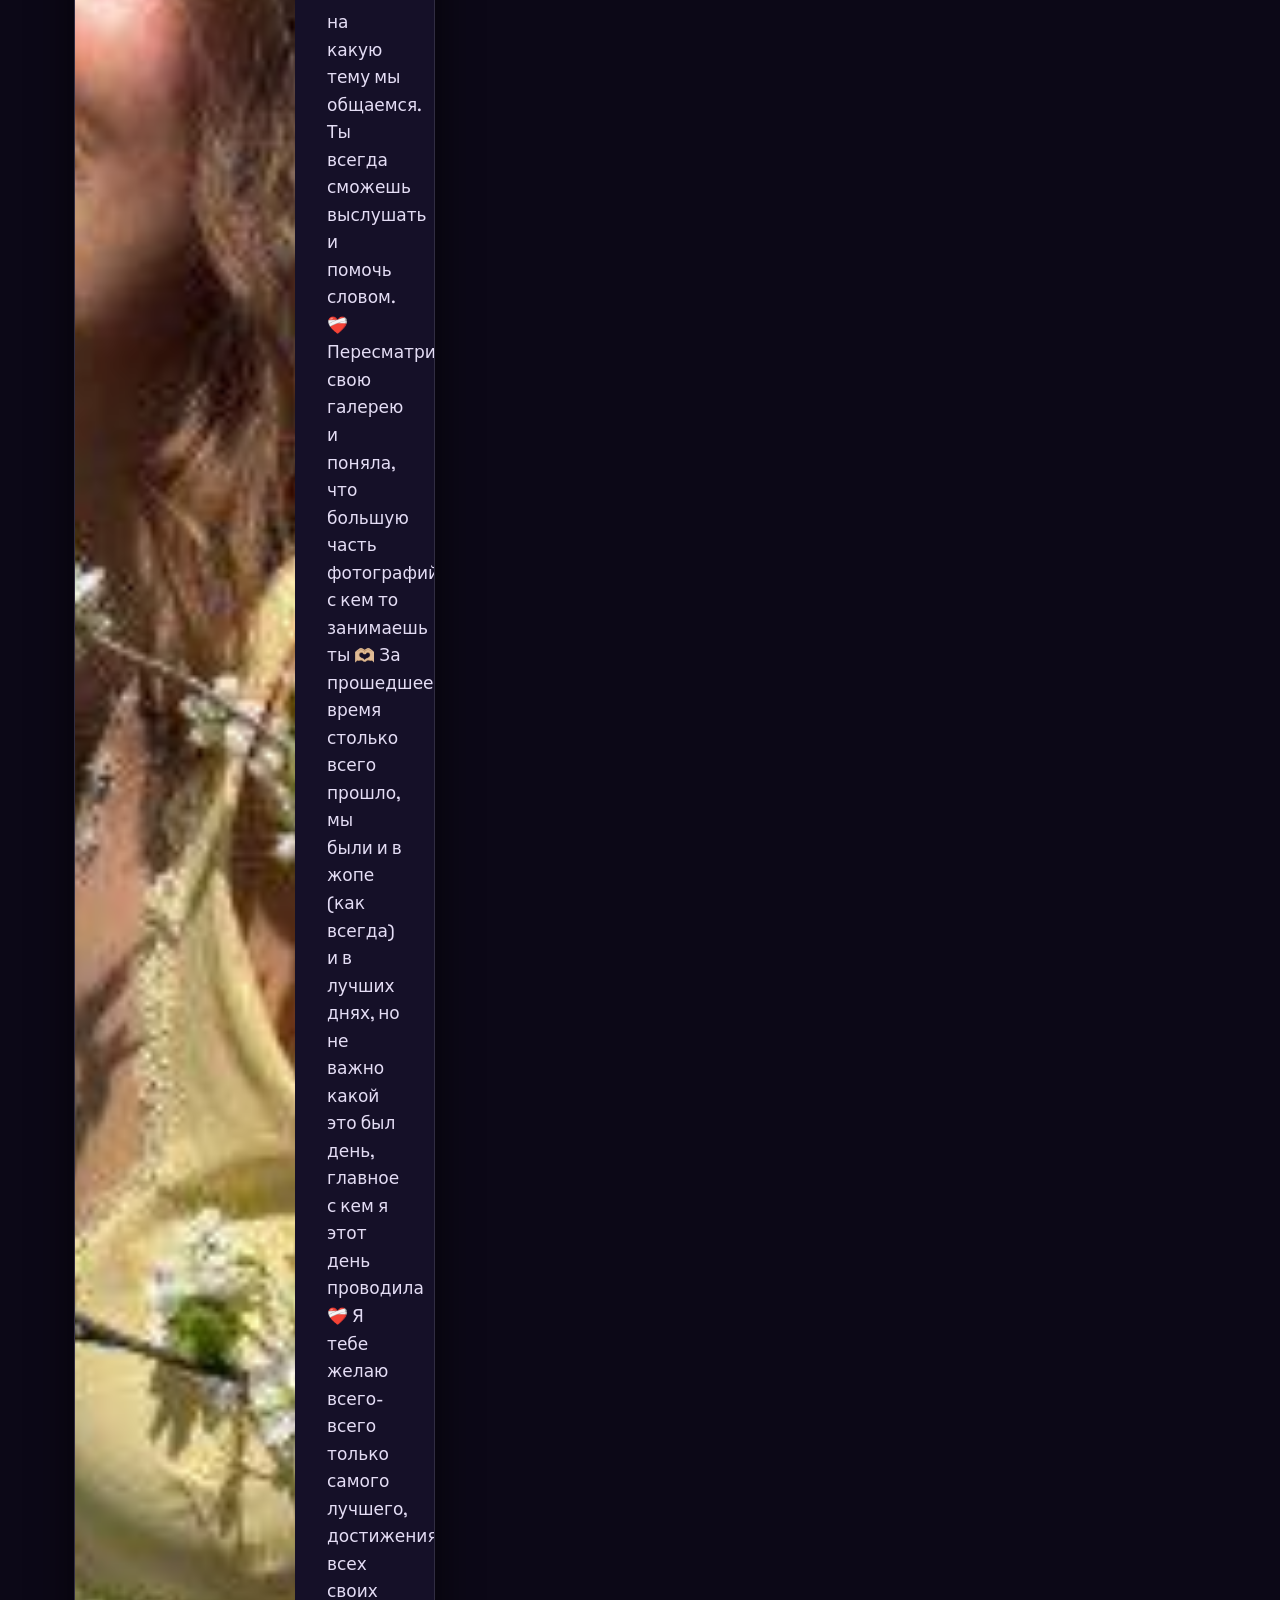
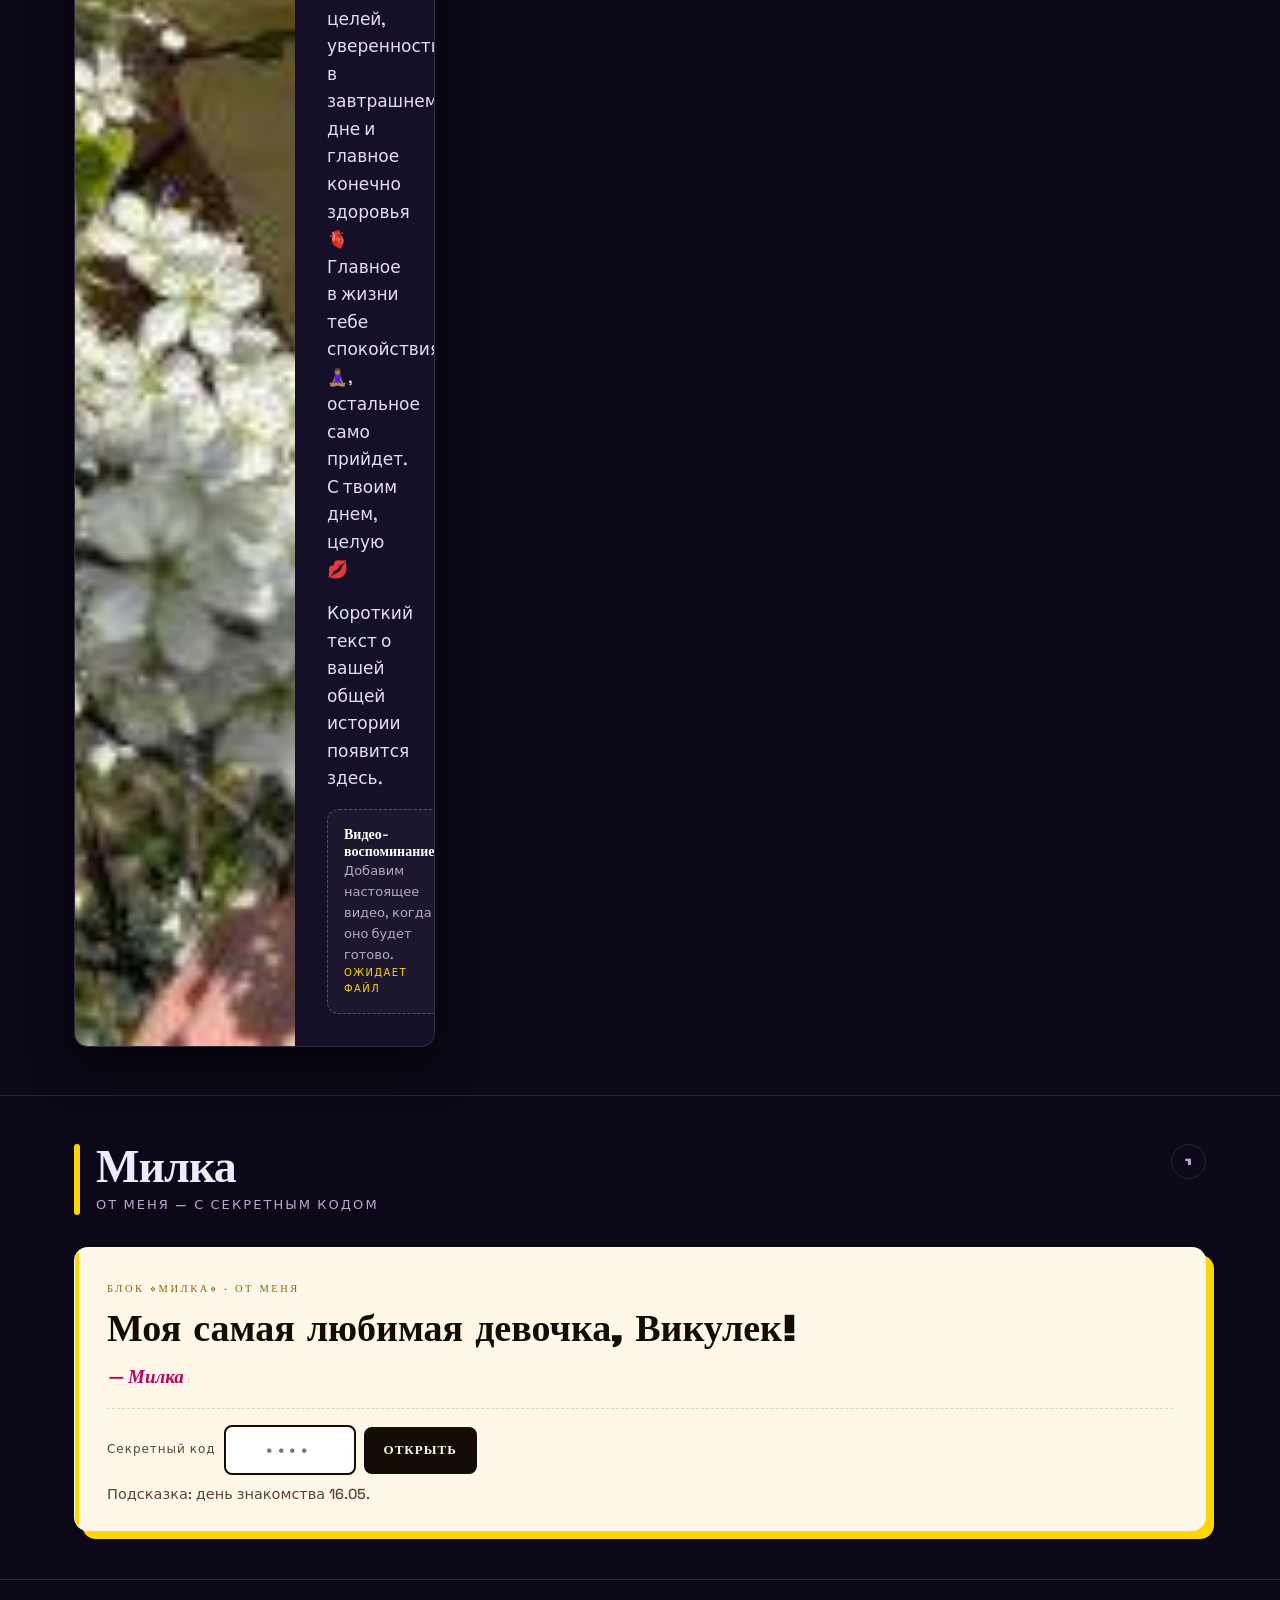
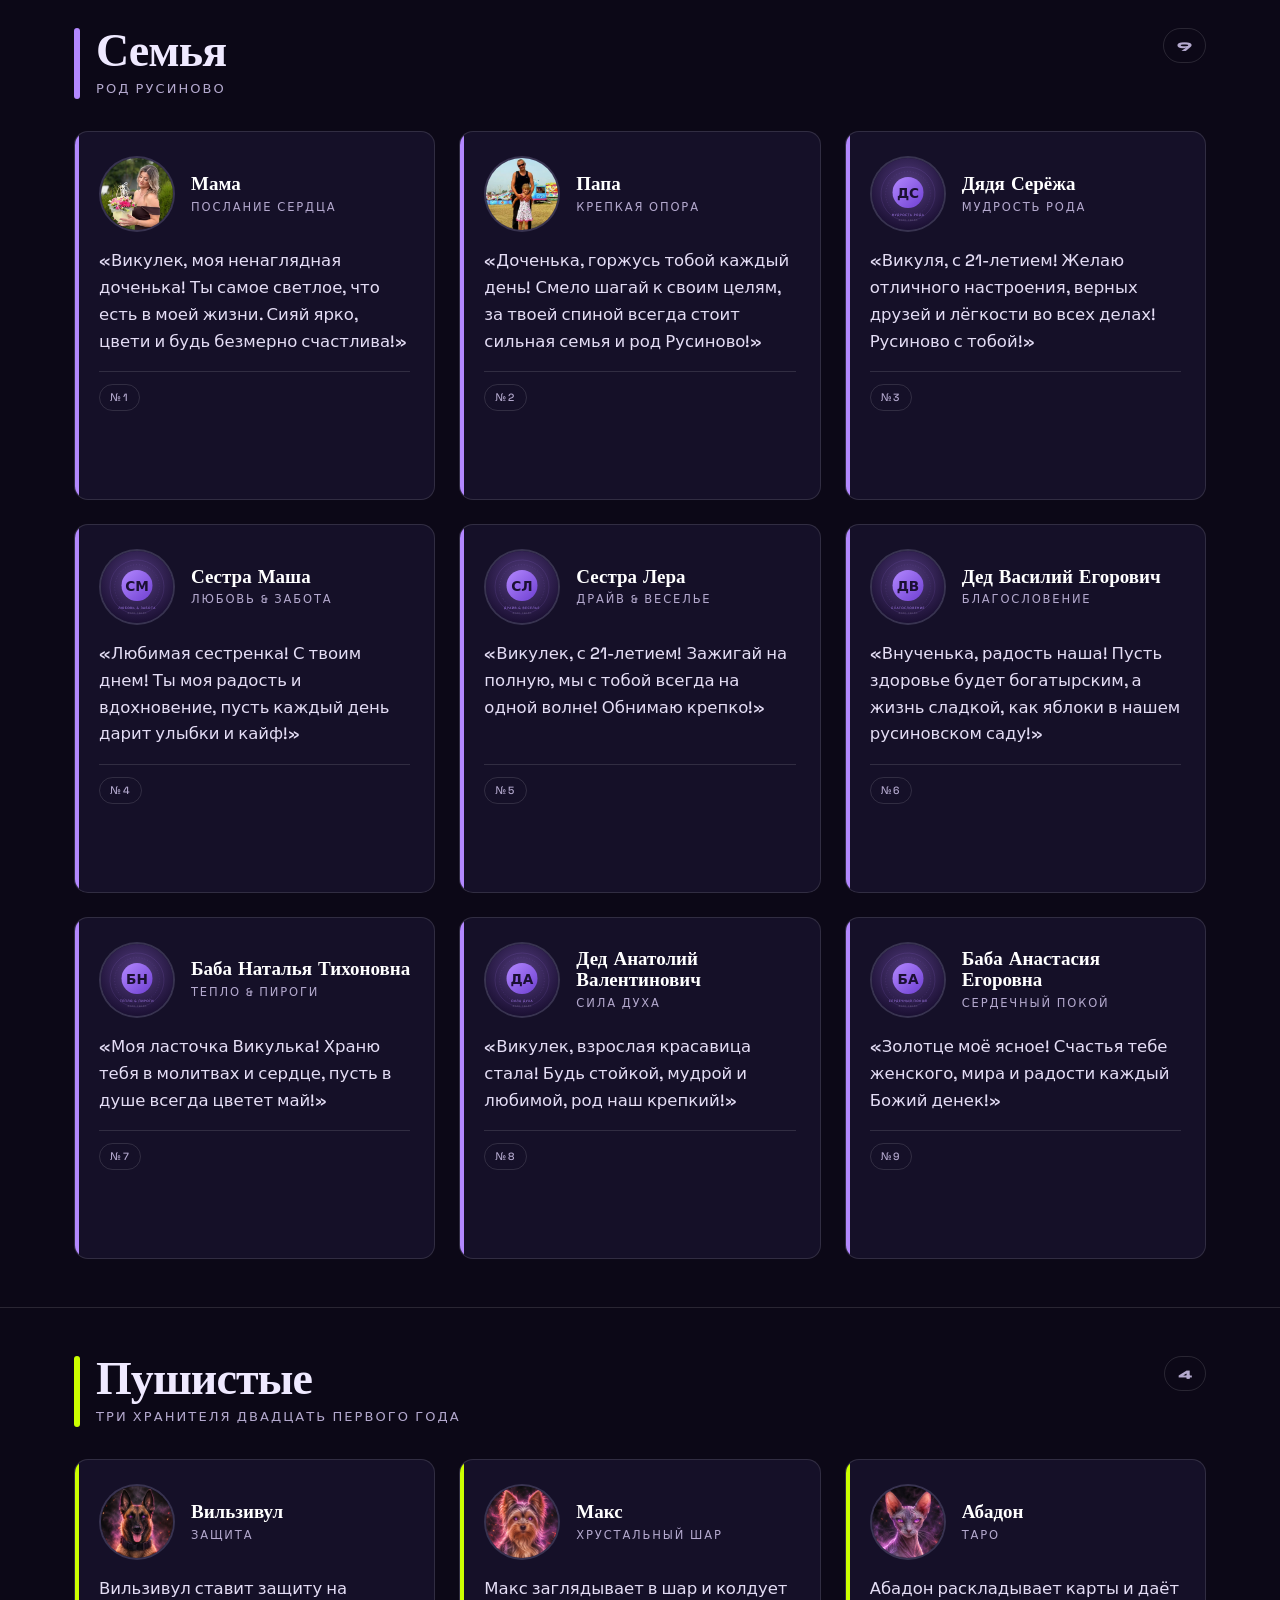
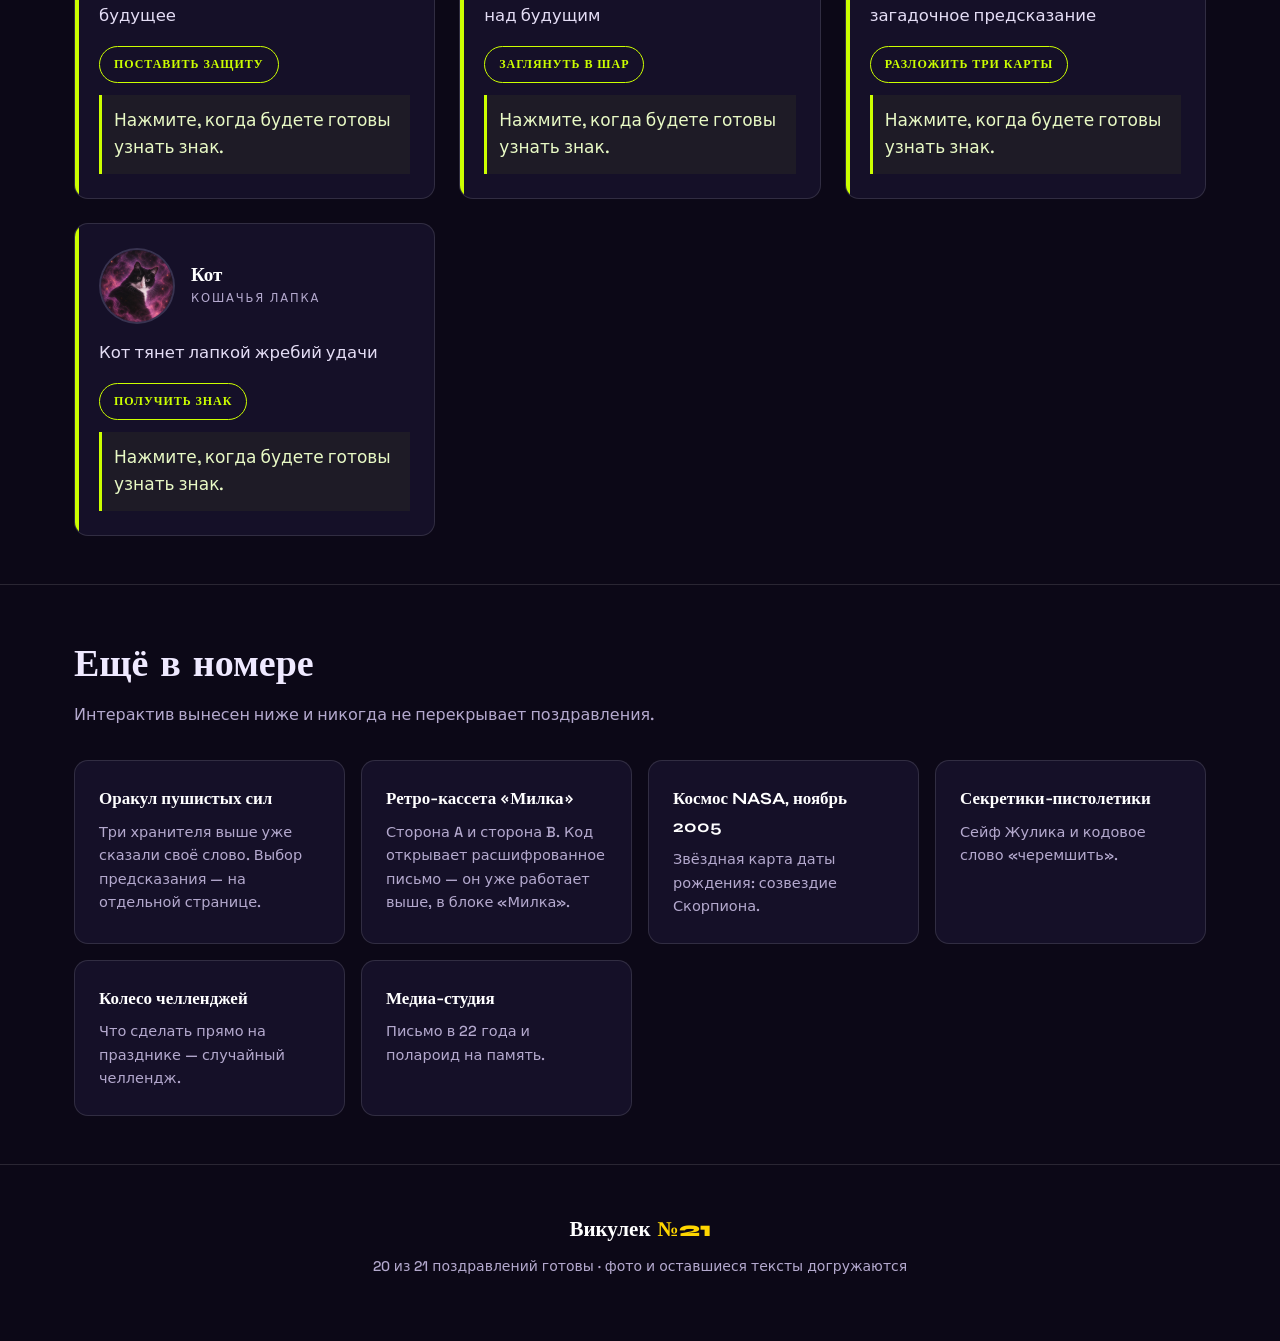
==== commit 9cce36a6: "Катя: фотоальбом 10 кадров + текст поздравления" ====
--- a/greetings/index.html
+++ b/greetings/index.html
@@ -578,7 +578,13 @@
         <article class="friend-spread" id="c-katya" data-person="katya">
           <div class="friend-cover"><img src="assets/people/katya.jpg" alt="Портрет Катя" width="400" height="400"><span class="issue">Подруги · №7</span></div>
           <div class="friend-copy"><p class="friend-deck rl">Подруга · История из архива</p><h3 class="nm">Катя</h3>
-            <p class="friend-text">Поздравление скоро появится — текст готовится.</p><p class="friend-text">Короткий текст о вашей общей истории появится здесь.</p>
+            <p class="friend-text">Викуля, моя ты лпешечка❤️‍🔥, хочу тебя поздравить с днем рождения 🎇🍾
+Я тебя очень ценю и люблю, не знаю как так сошлись звезды когда наши жизни пересеклись. 🫶🏼Ты лучший человечек, с тобой всегда есть о чем поговорить, не важно на какую тему мы общаемся. Ты всегда сможешь выслушать и помочь словом. ❤️‍🩹
+Пересматривала свою галерею и поняла, что большую часть фотографий с кем то занимаешь ты 🫶🏼
+За прошедшее время столько всего прошло, мы были и в жопе (как всегда) и в лучших днях, но не важно какой это был день, главное с кем я этот день проводила❤️‍🩹
+Я тебе желаю всего-всего только самого лучшего, достижения всех своих целей, уверенности в завтрашнем дне и главное конечно здоровья🫀
+Главное в жизни тебе спокойствия 🧘🏽‍♀️, остальное само прийдет.
+С твоим днем, целую💋</p><p class="friend-text">Короткий текст о вашей общей истории появится здесь.</p>
             <div class="friend-media"><div class="media-slot awaiting"><strong>Видео-воспоминание</strong><span>Добавим настоящее видео, когда оно будет готово.</span></div><div class="media-slot awaiting"><strong>Видеопоздравление</strong><span>Добавим настоящее видео, когда оно будет готово.</span></div></div>
           </div>
         </article>
@@ -750,7 +756,7 @@
 <footer class="foot">
   <div class="wrap">
     <div class="mark">Викулек <i>№21</i></div>
-    <p>19 из 21 поздравлений готовы · фото и оставшиеся тексты догружаются</p>
+    <p>20 из 21 поздравлений готовы · фото и оставшиеся тексты догружаются</p>
   </div>
 </footer>
 
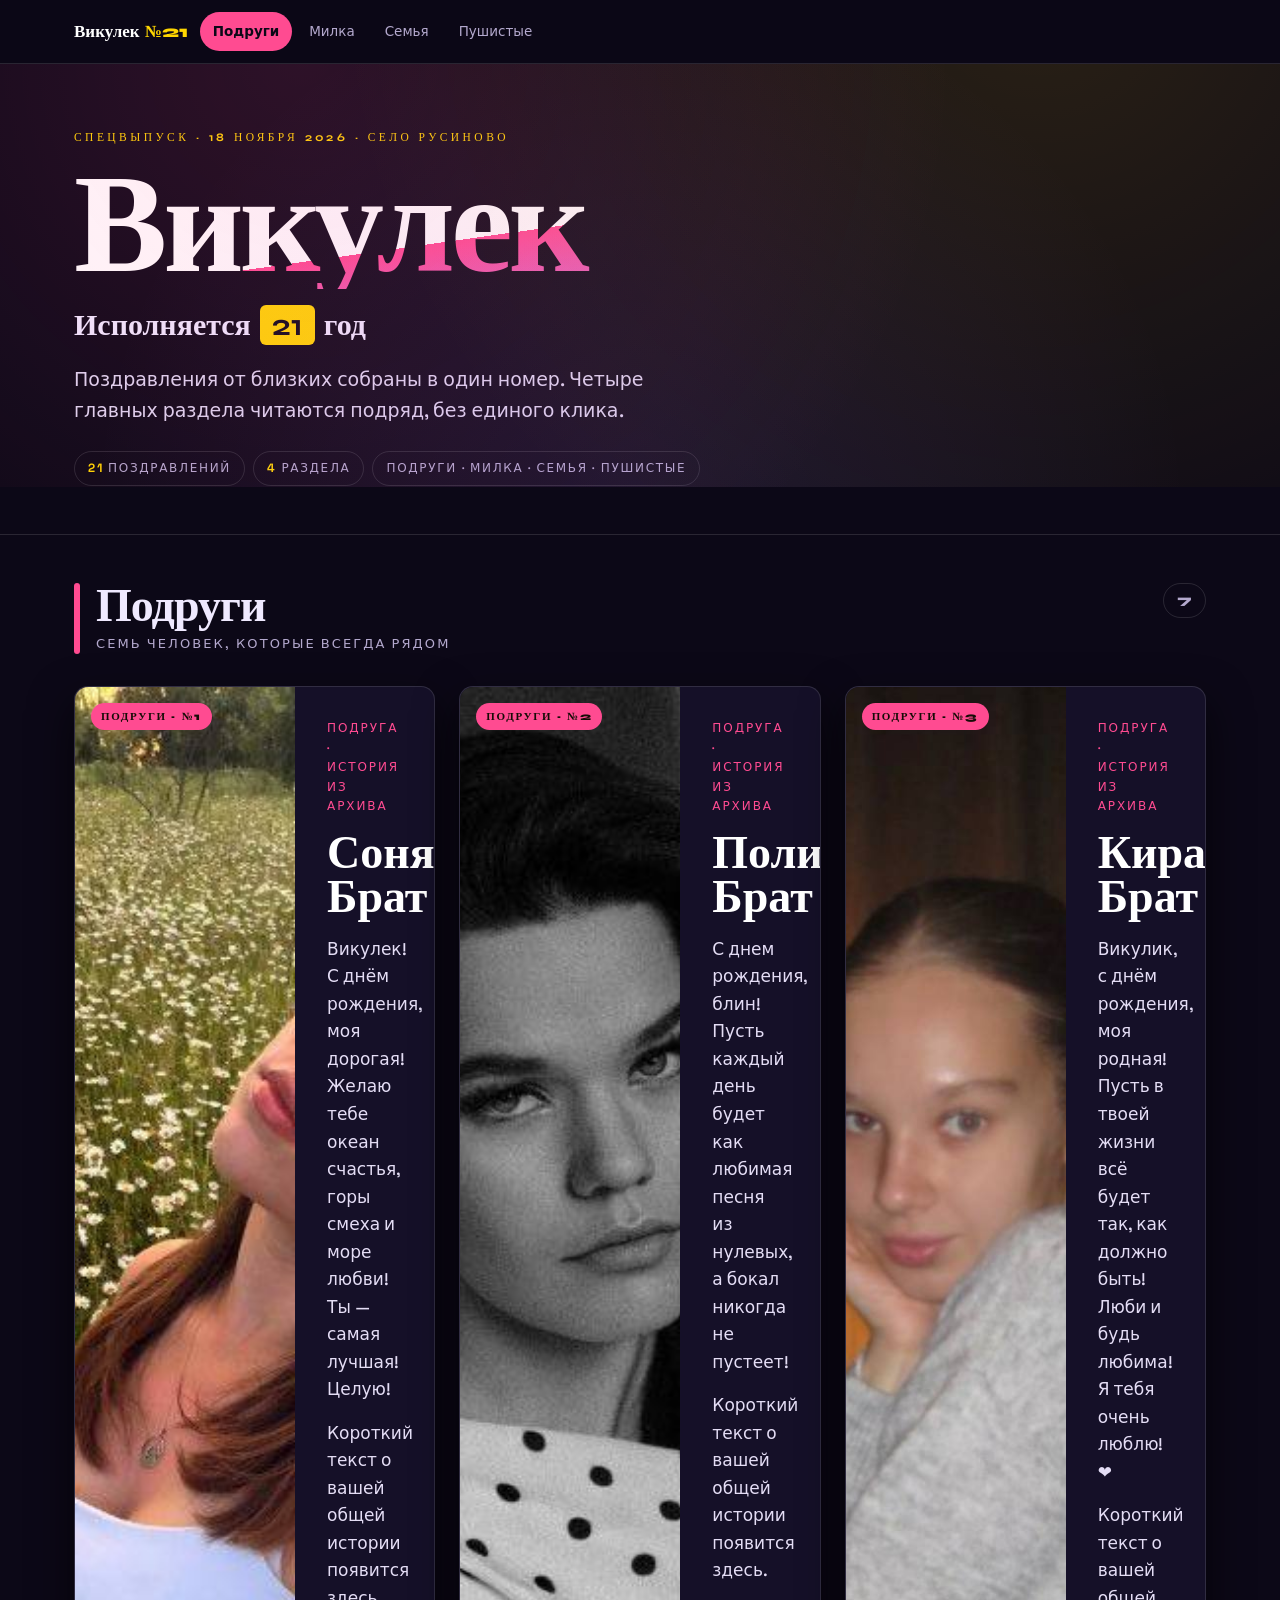
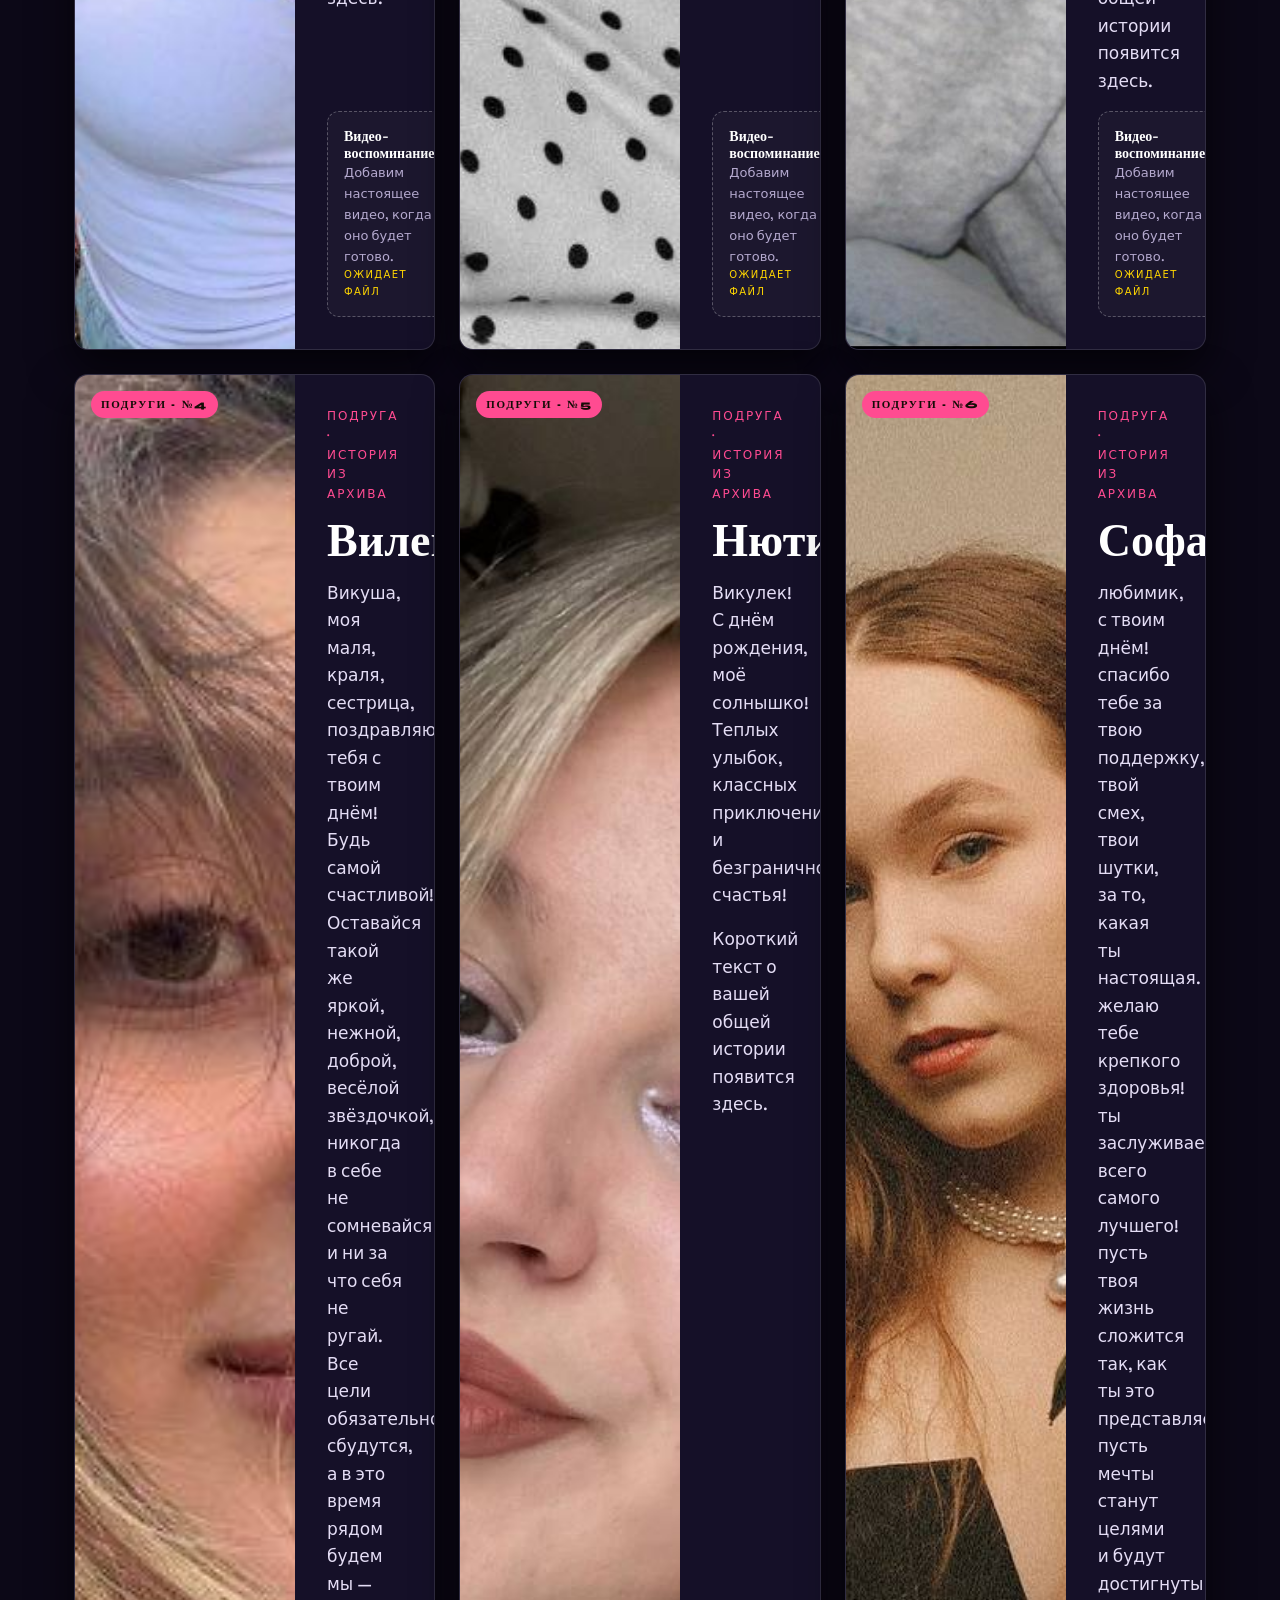
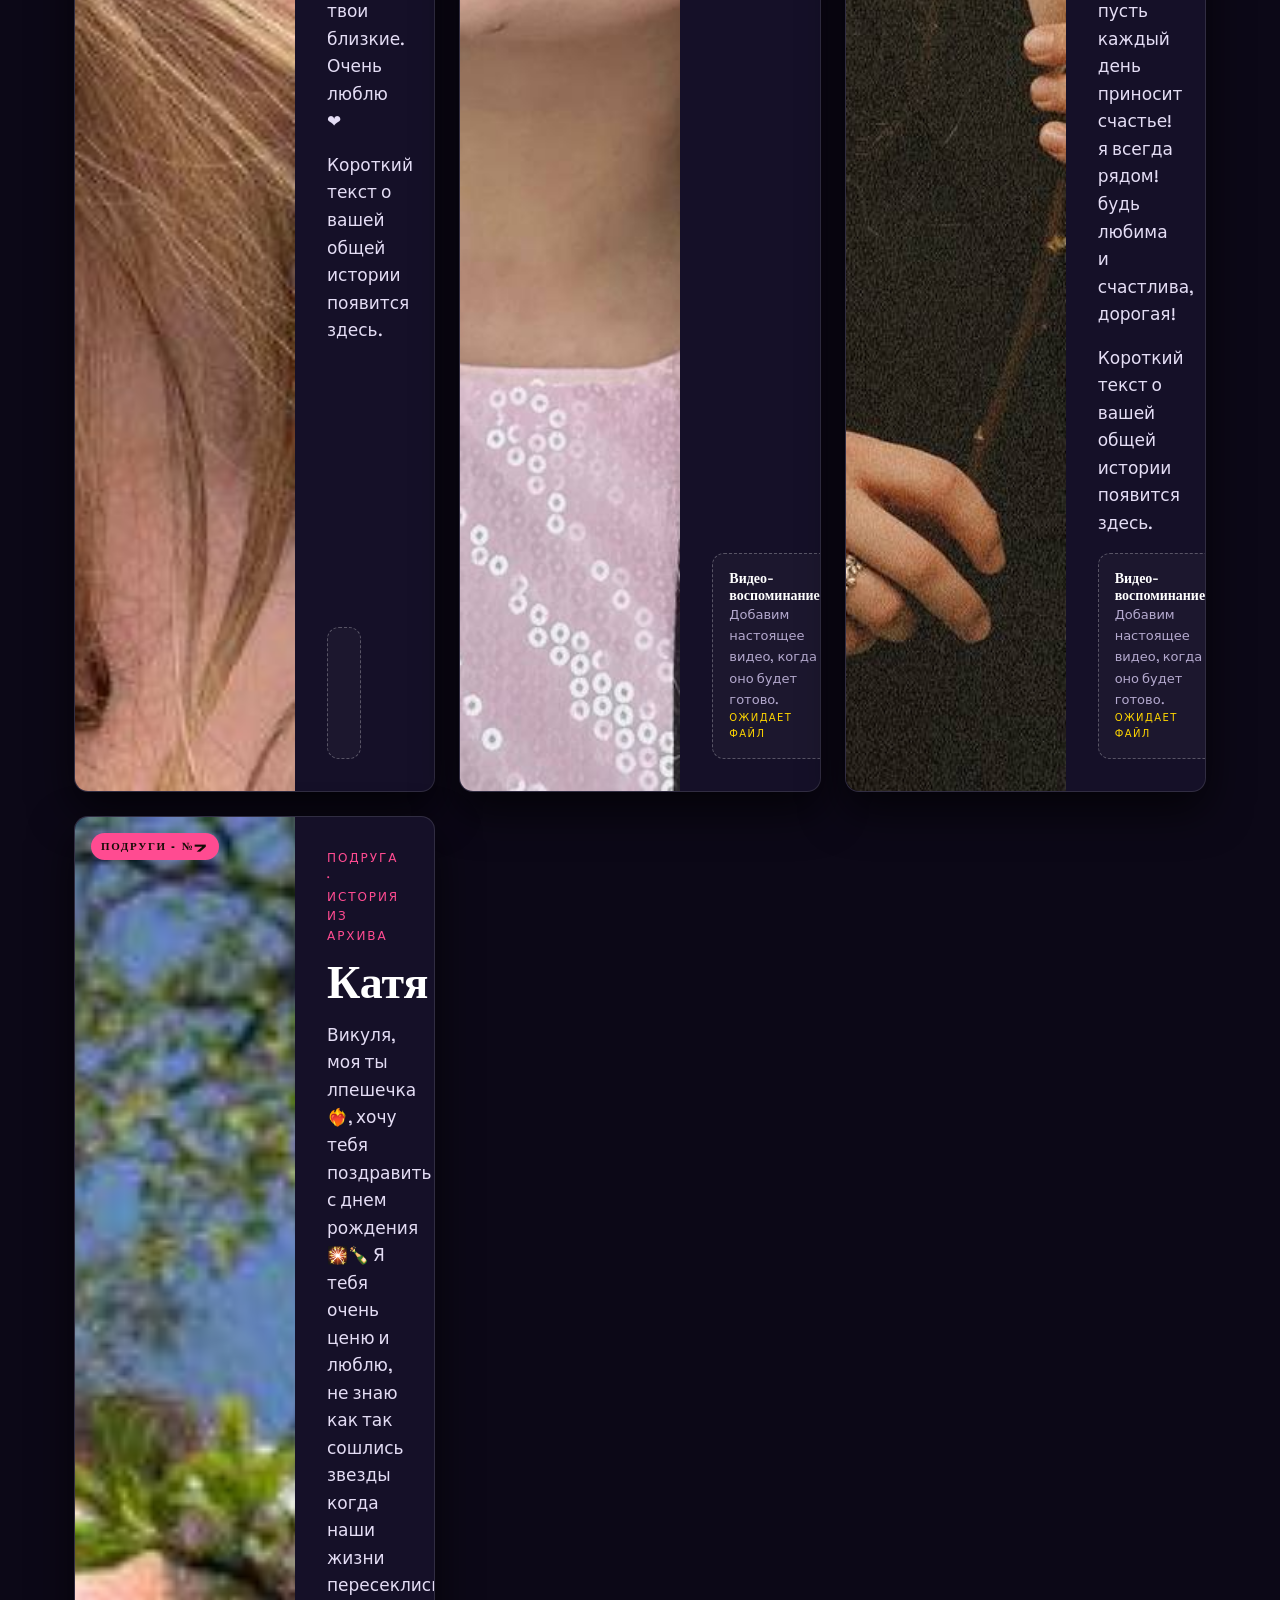
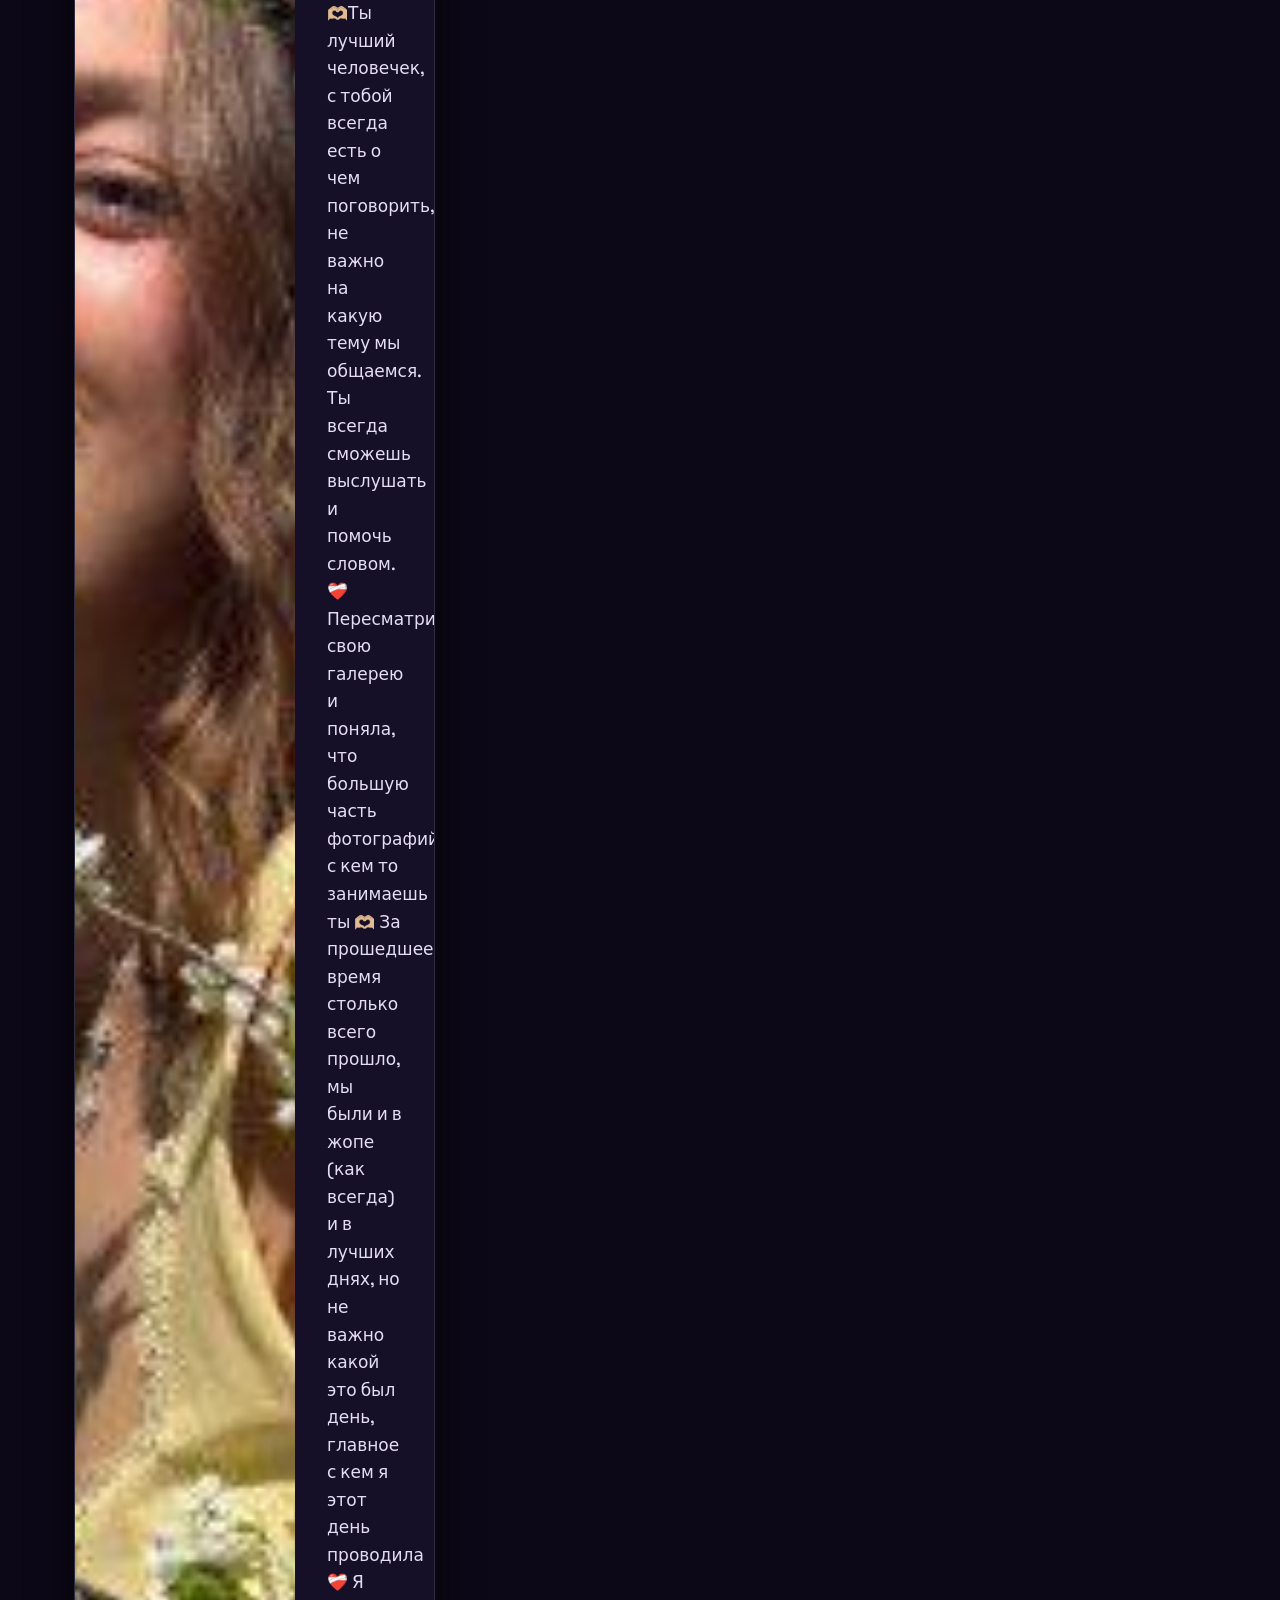
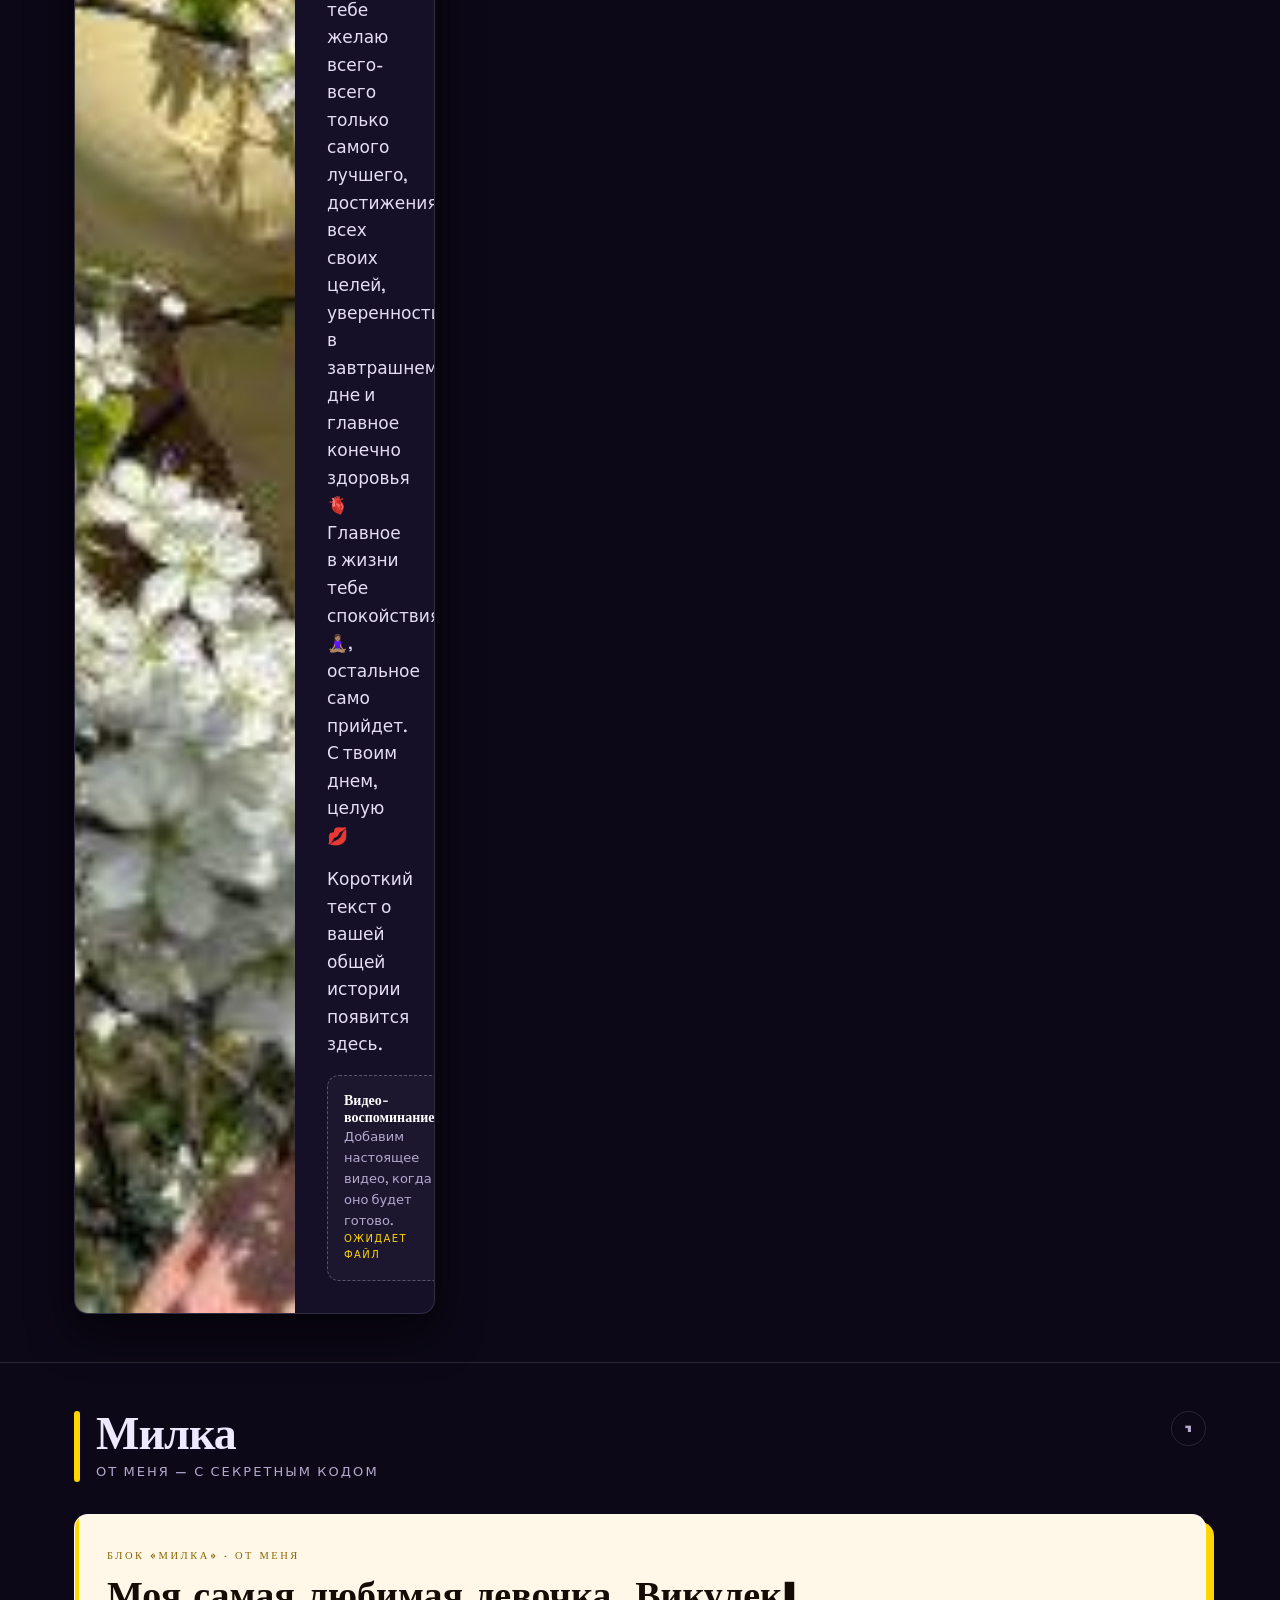
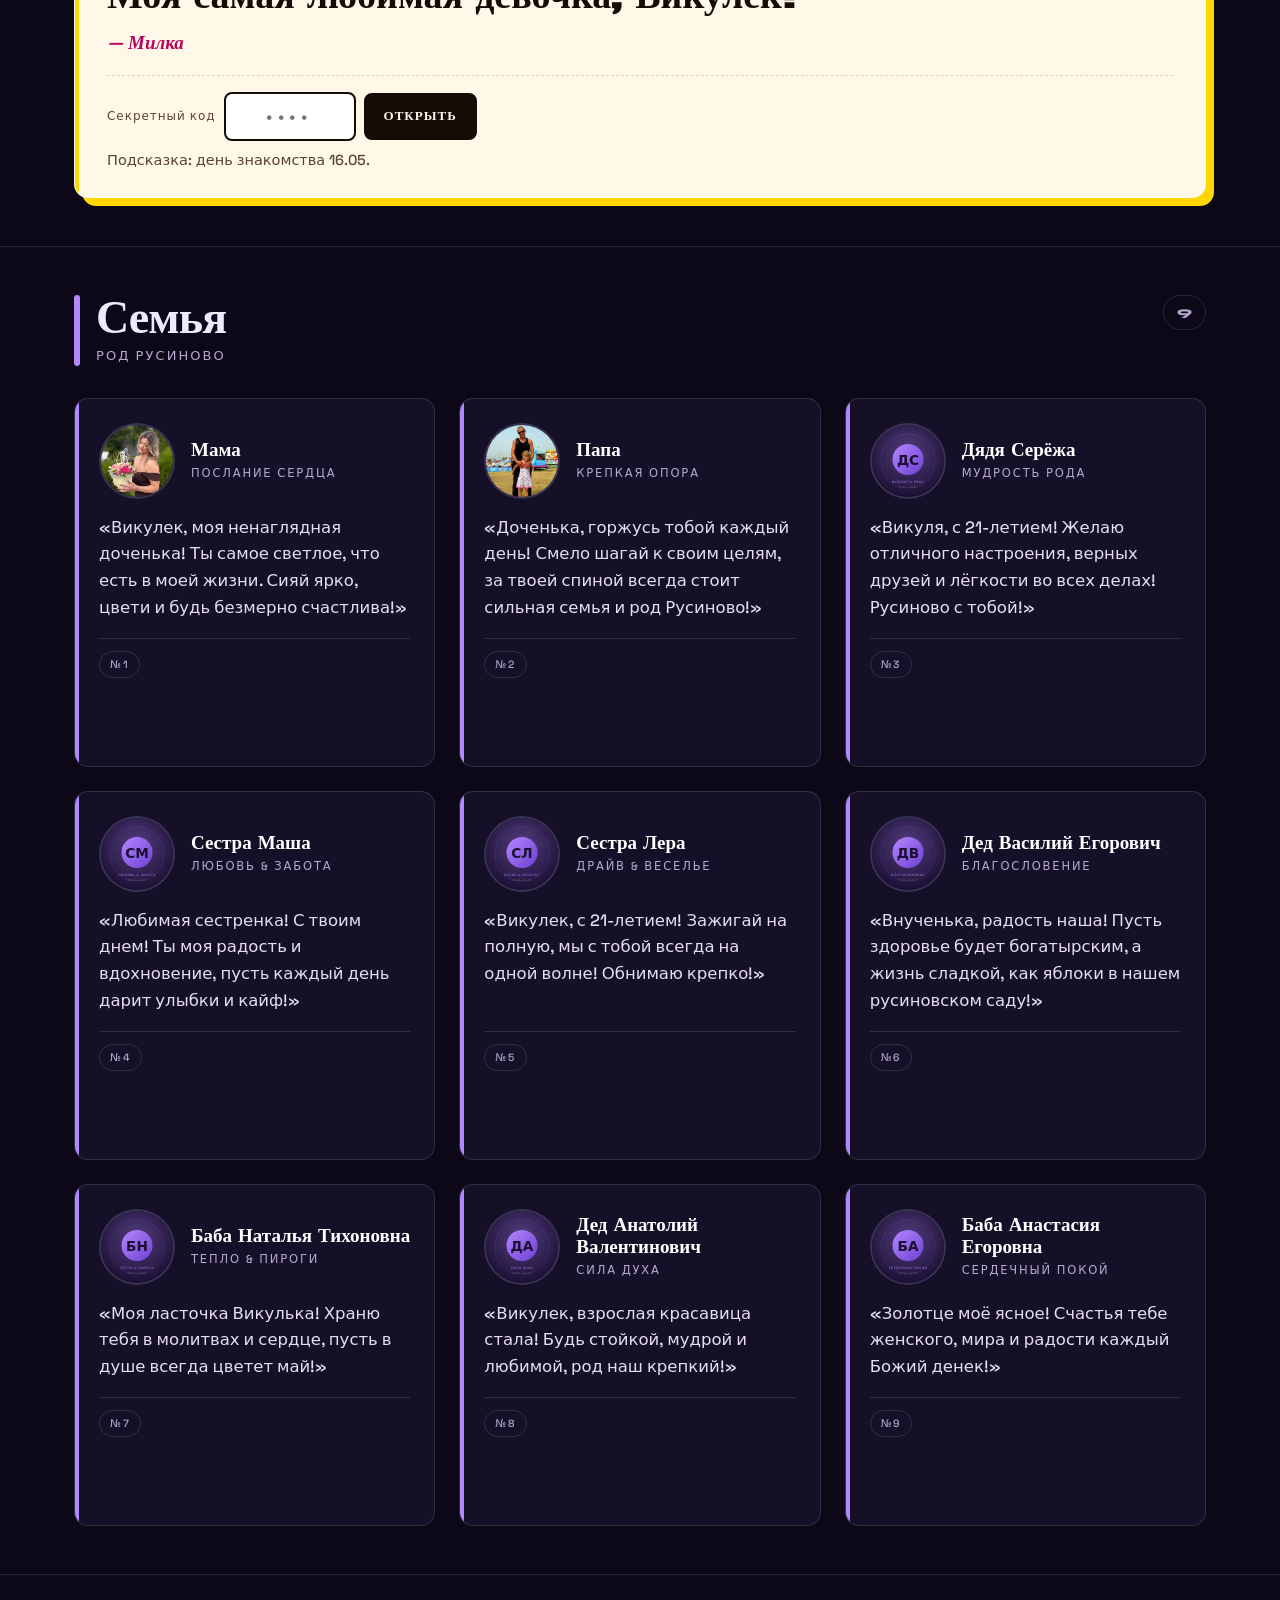
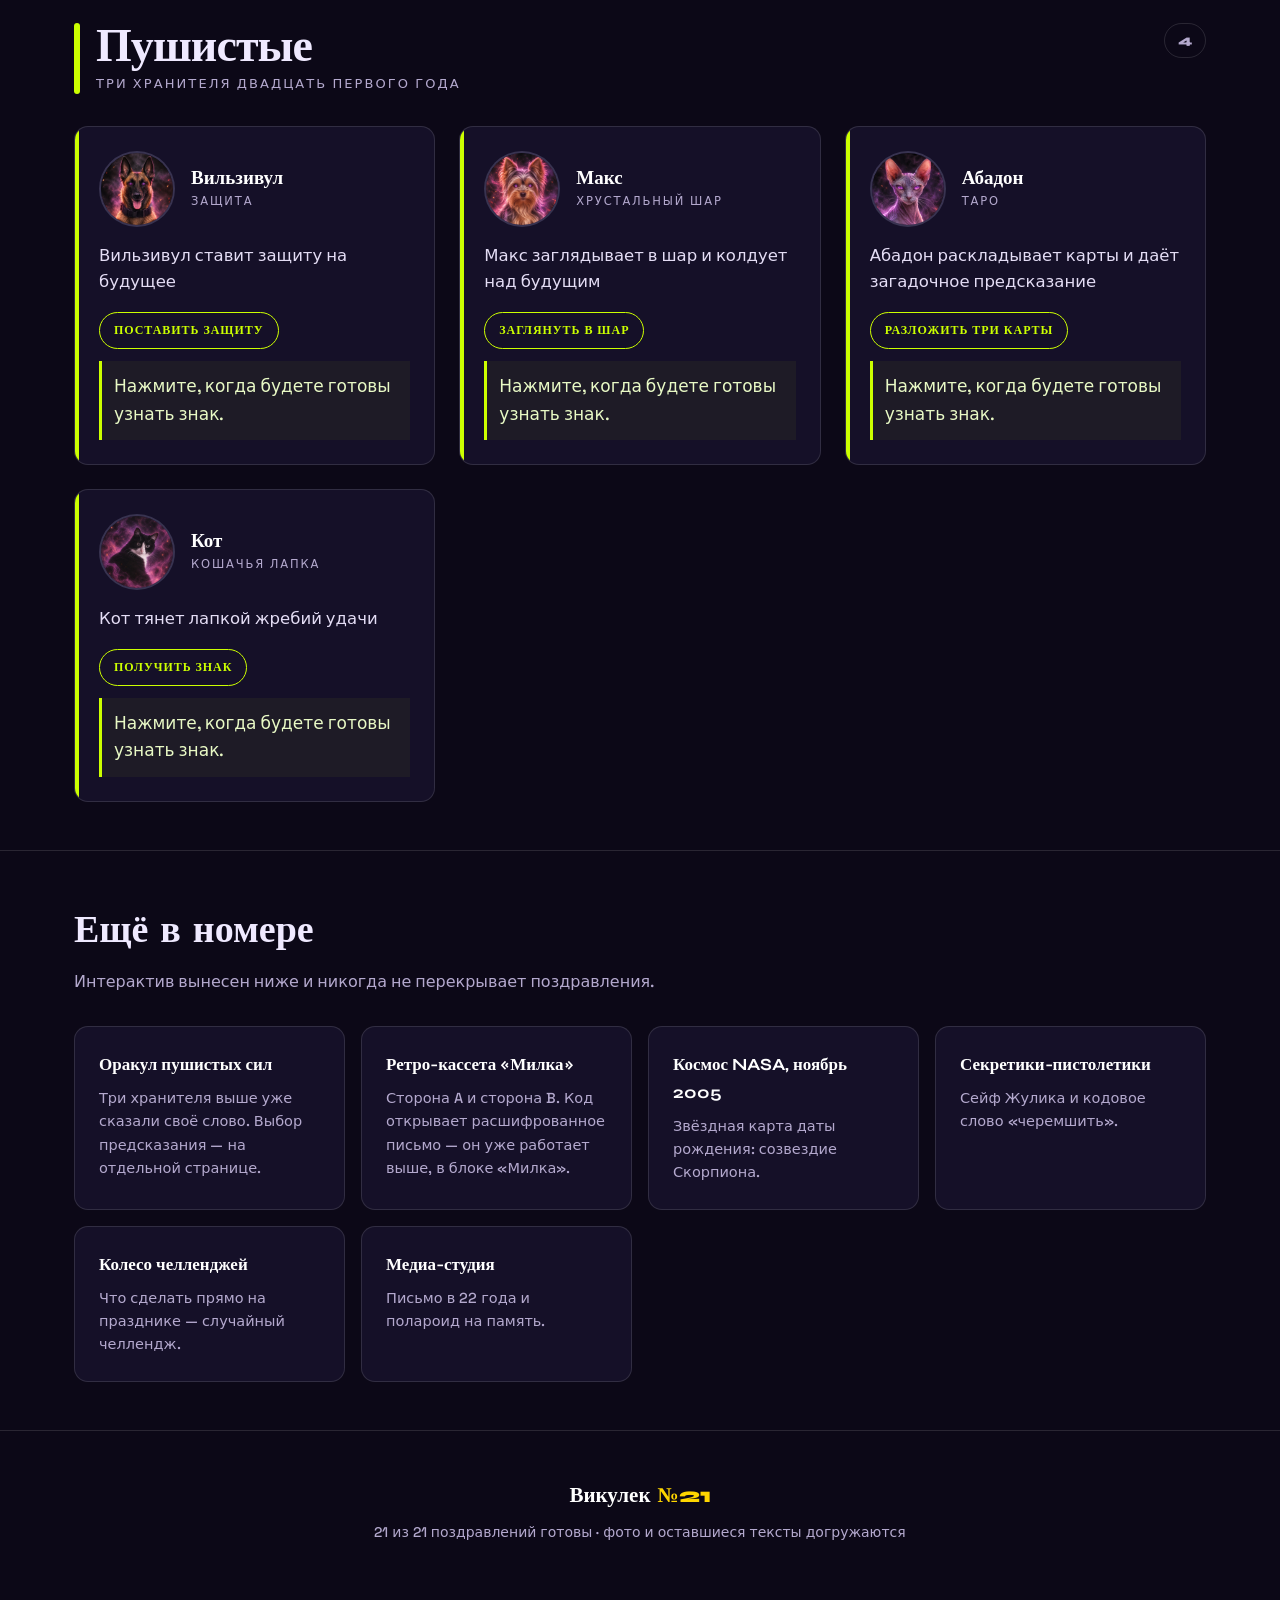
==== commit 95bde12a: "Софа: текст поздравления" ====
--- a/greetings/index.html
+++ b/greetings/index.html
@@ -571,7 +571,7 @@
         <article class="friend-spread" id="c-sofa" data-person="sofa">
           <div class="friend-cover"><img src="assets/people/sofa.jpg" alt="Портрет Софа" width="400" height="400"><span class="issue">Подруги · №6</span></div>
           <div class="friend-copy"><p class="friend-deck rl">Подруга · История из архива</p><h3 class="nm">Софа</h3>
-            <p class="friend-text">Поздравление скоро появится — текст готовится.</p><p class="friend-text">Короткий текст о вашей общей истории появится здесь.</p>
+            <p class="friend-text">любимик, с твоим днём! спасибо тебе за твою поддержку, твой смех, твои шутки, за то, какая ты настоящая. желаю тебе крепкого здоровья! ты заслуживаешь всего самого лучшего! пусть твоя жизнь сложится так, как ты это представляешь! пусть мечты станут целями и будут достигнуты! пусть каждый день приносит счастье! я всегда рядом! будь любима и счастлива, дорогая!</p><p class="friend-text">Короткий текст о вашей общей истории появится здесь.</p>
             <div class="friend-media"><div class="media-slot awaiting"><strong>Видео-воспоминание</strong><span>Добавим настоящее видео, когда оно будет готово.</span></div><div class="media-slot awaiting"><strong>Видеопоздравление</strong><span>Добавим настоящее видео, когда оно будет готово.</span></div></div>
           </div>
         </article>
@@ -756,7 +756,7 @@
 <footer class="foot">
   <div class="wrap">
     <div class="mark">Викулек <i>№21</i></div>
-    <p>20 из 21 поздравлений готовы · фото и оставшиеся тексты догружаются</p>
+    <p>21 из 21 поздравлений готовы · фото и оставшиеся тексты догружаются</p>
   </div>
 </footer>
 
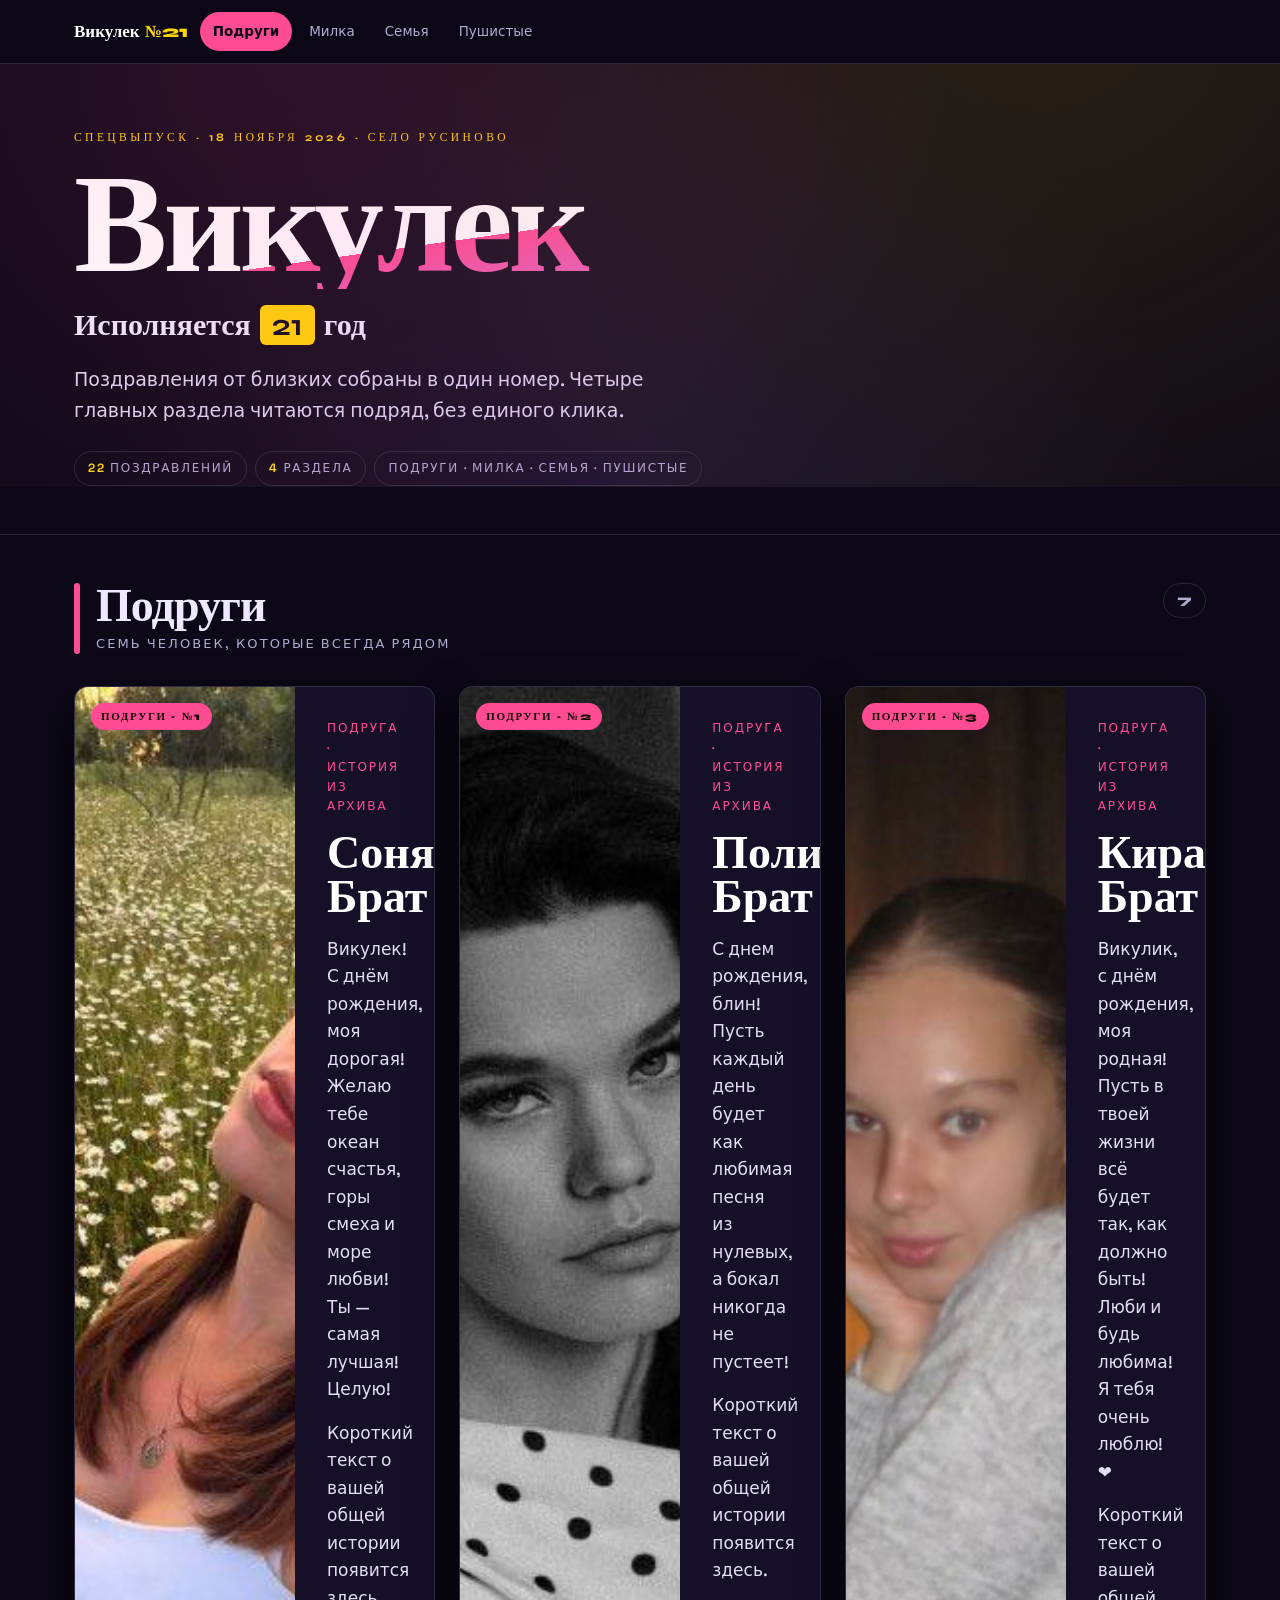
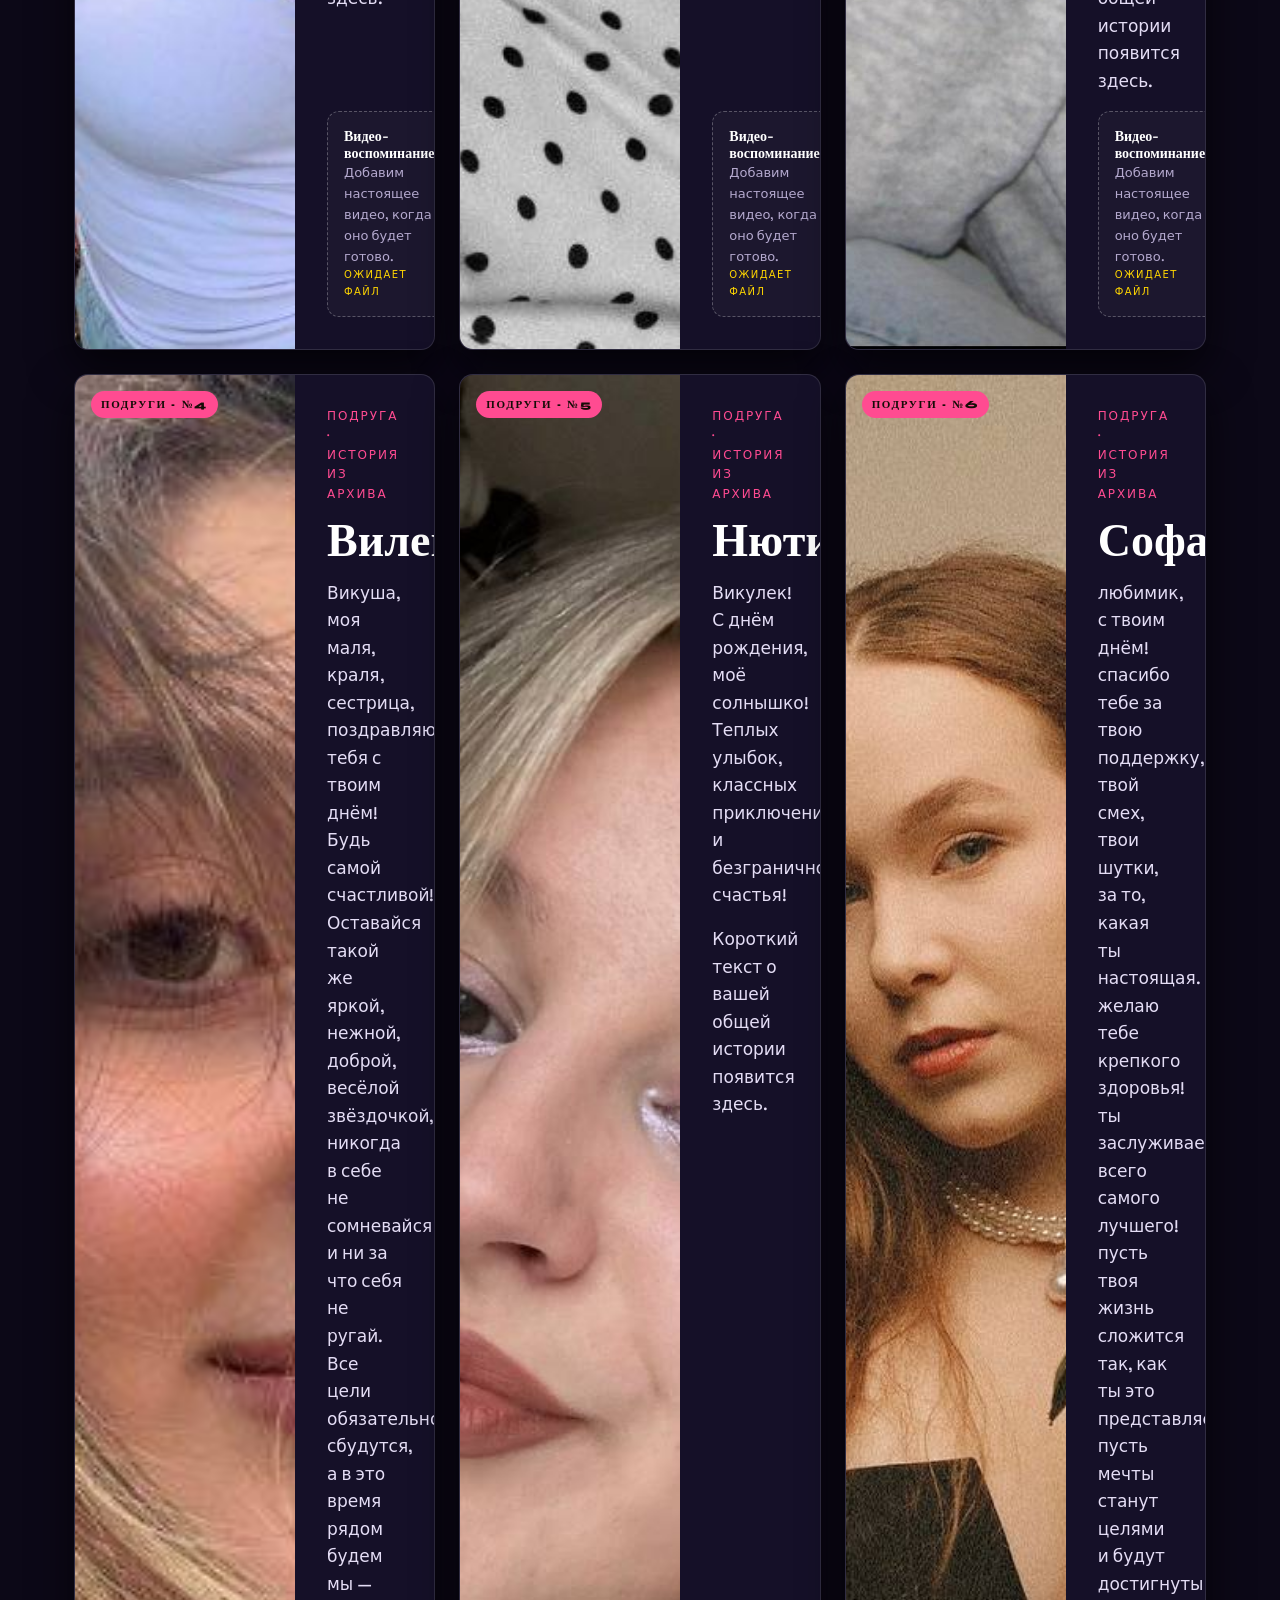
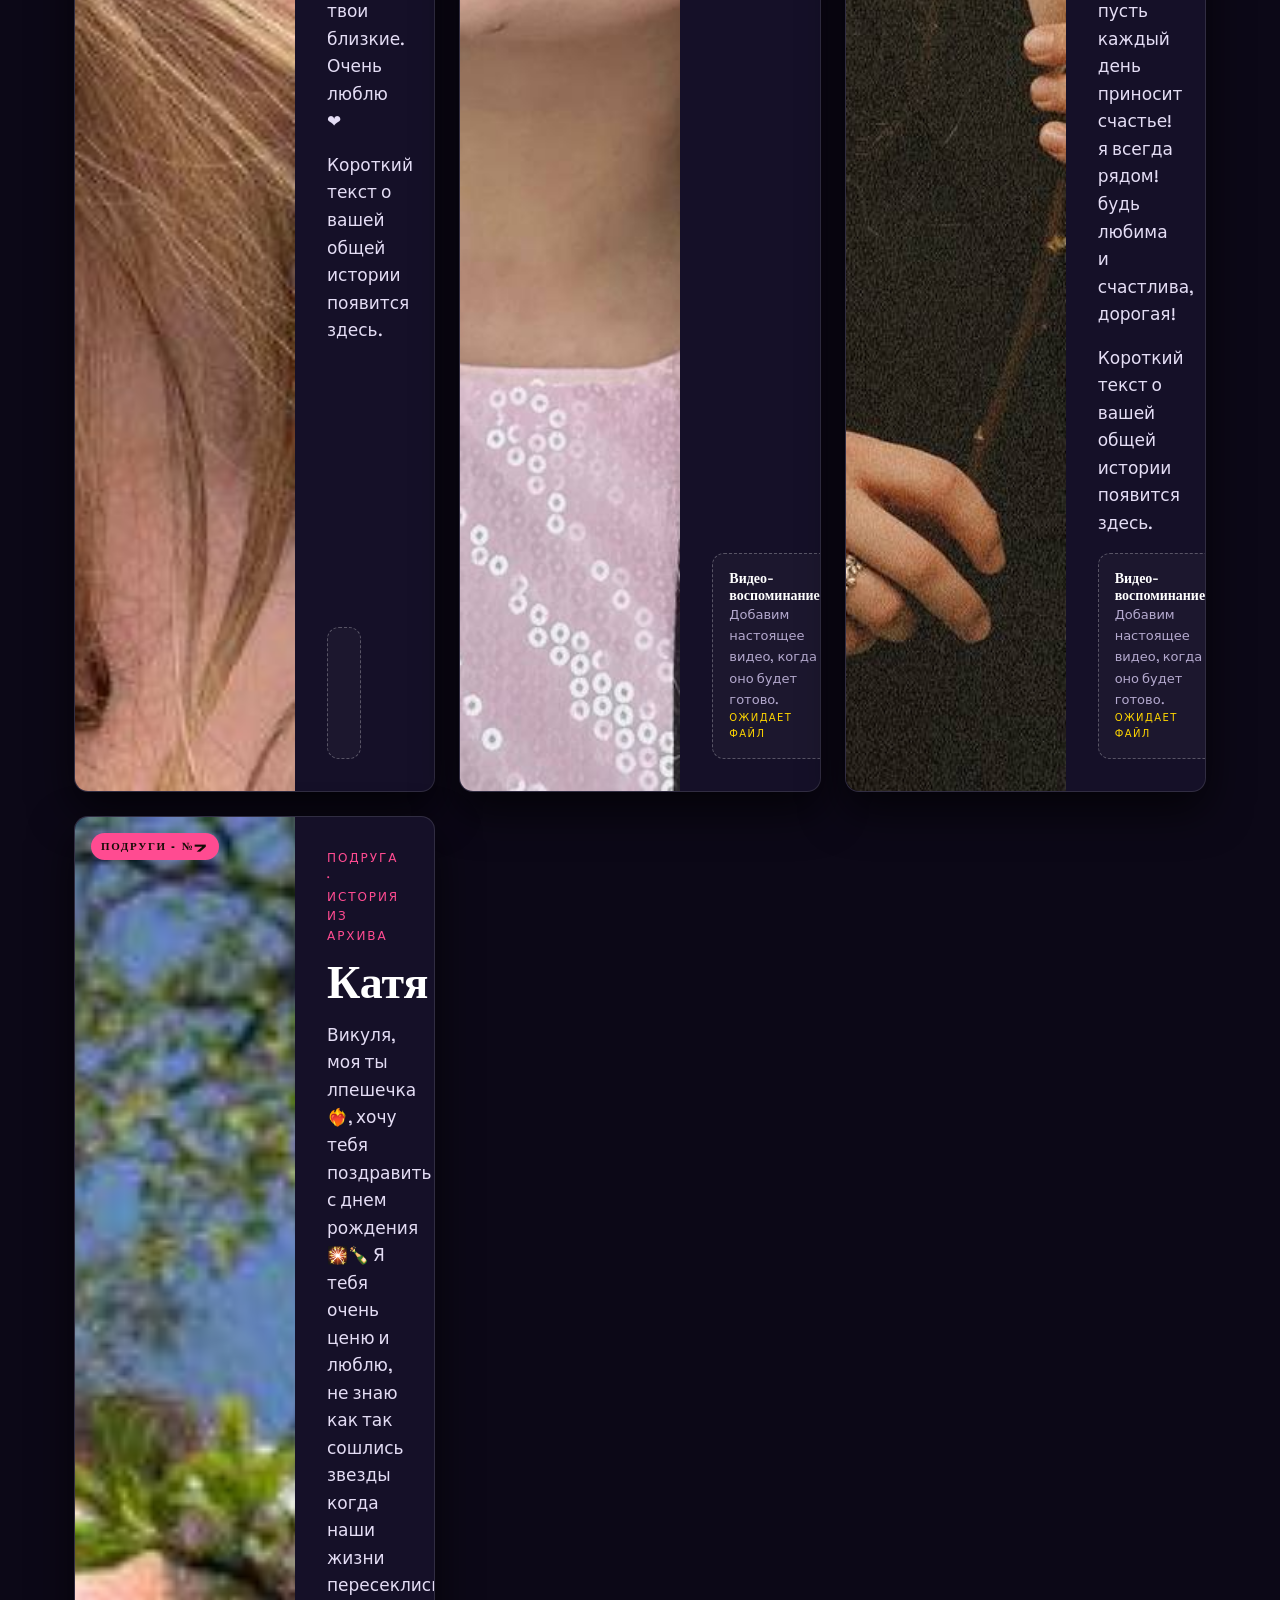
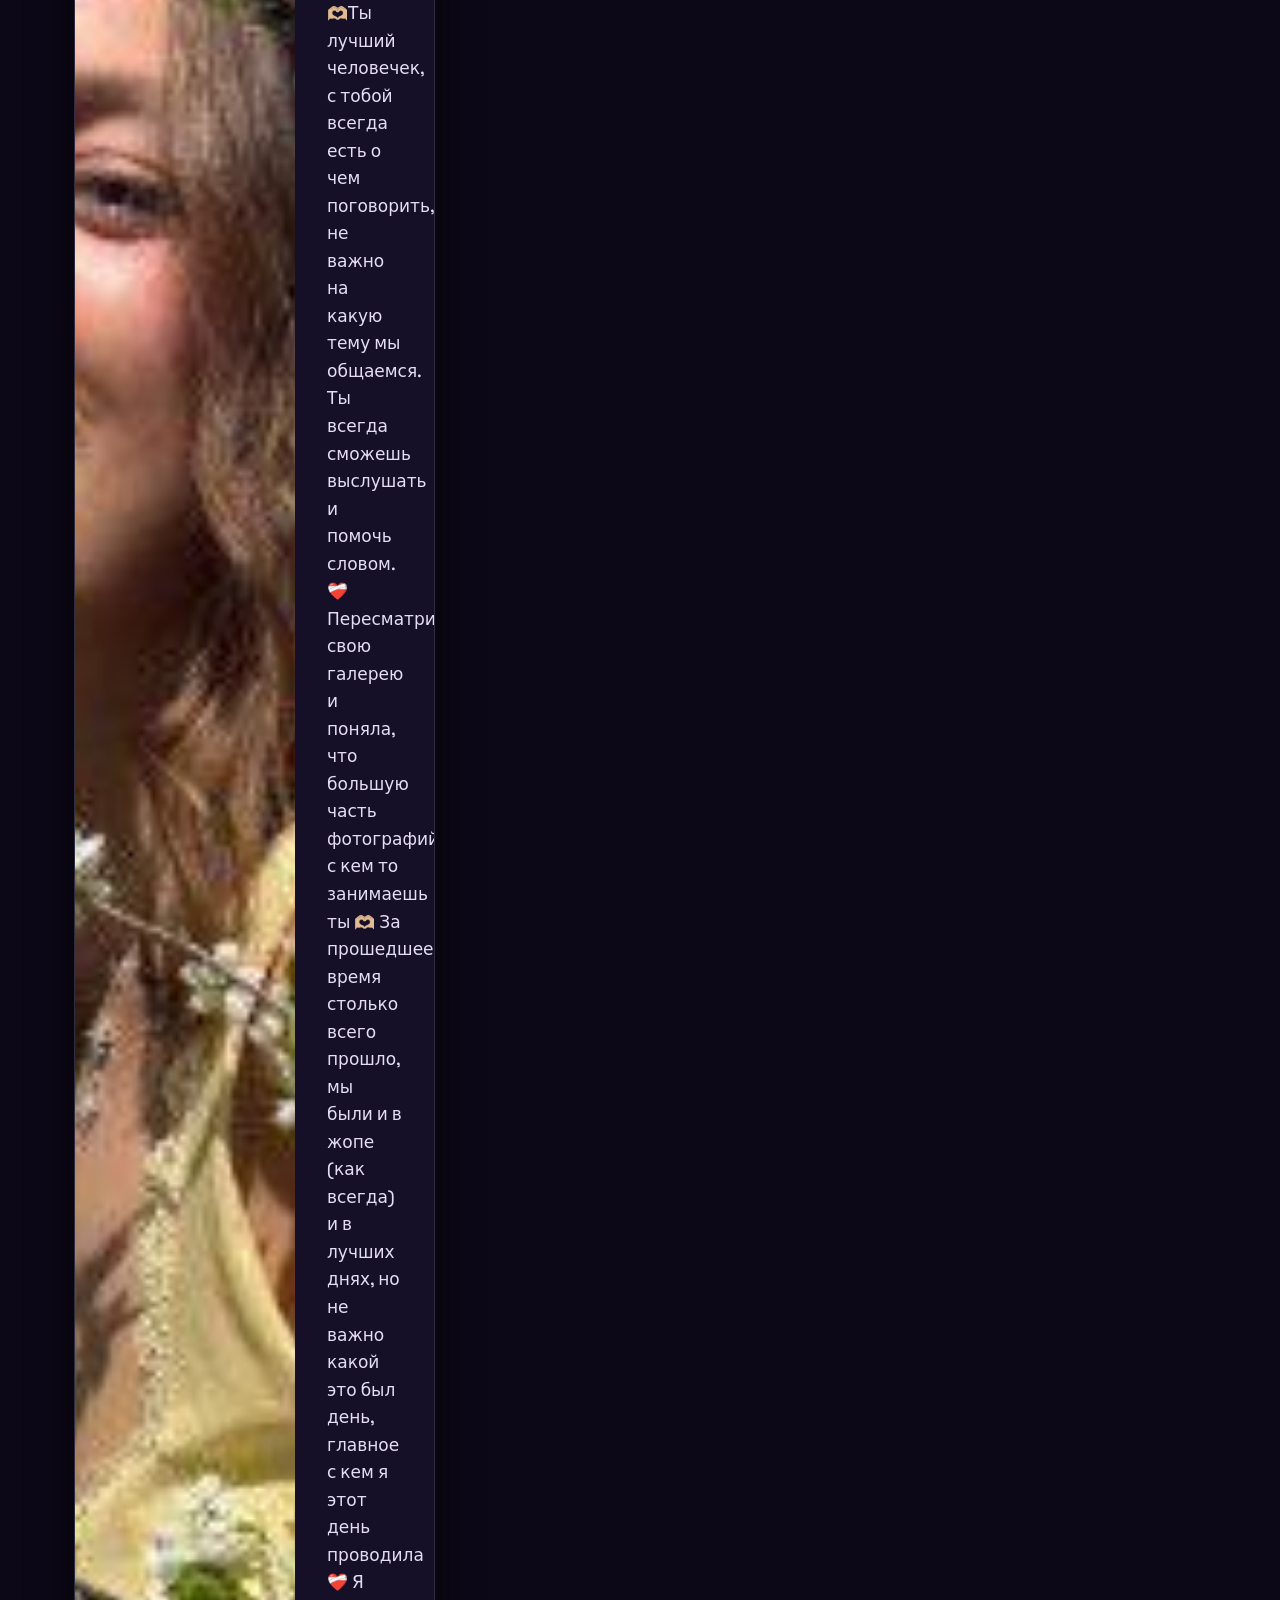
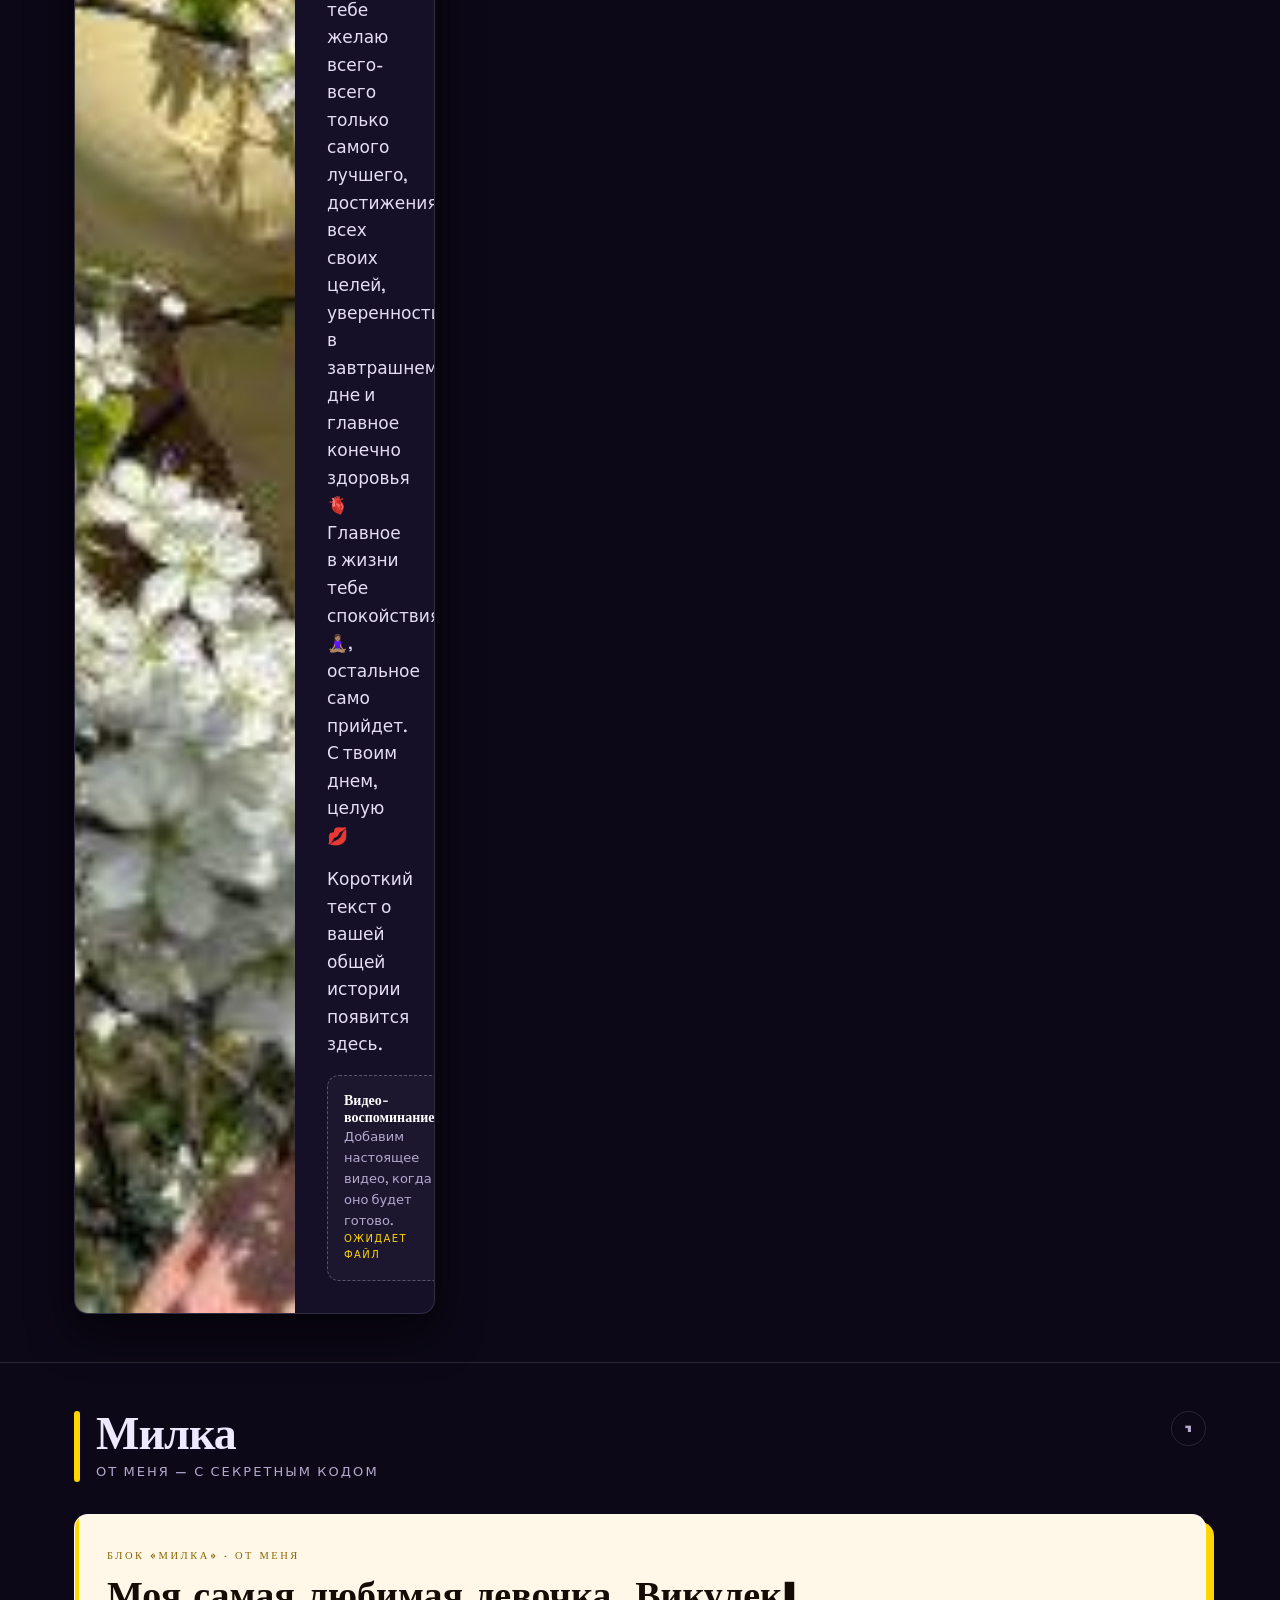
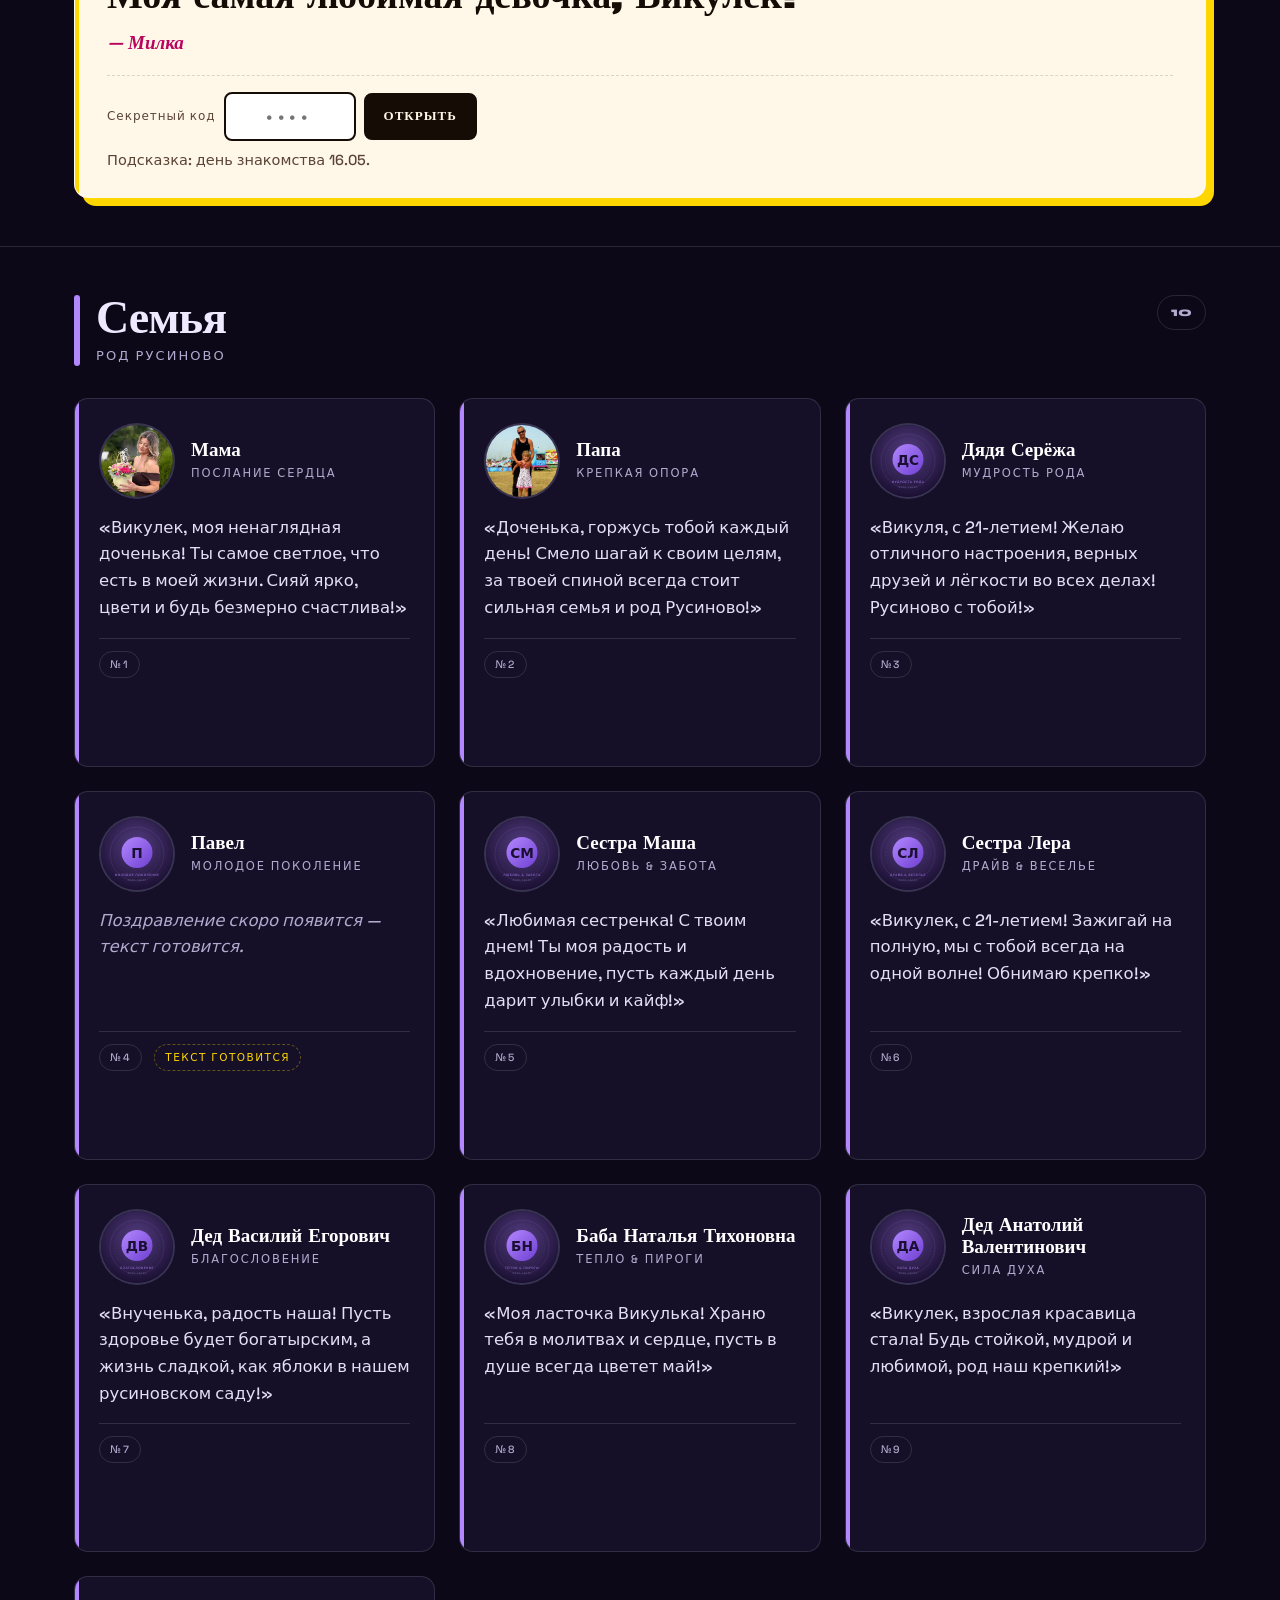
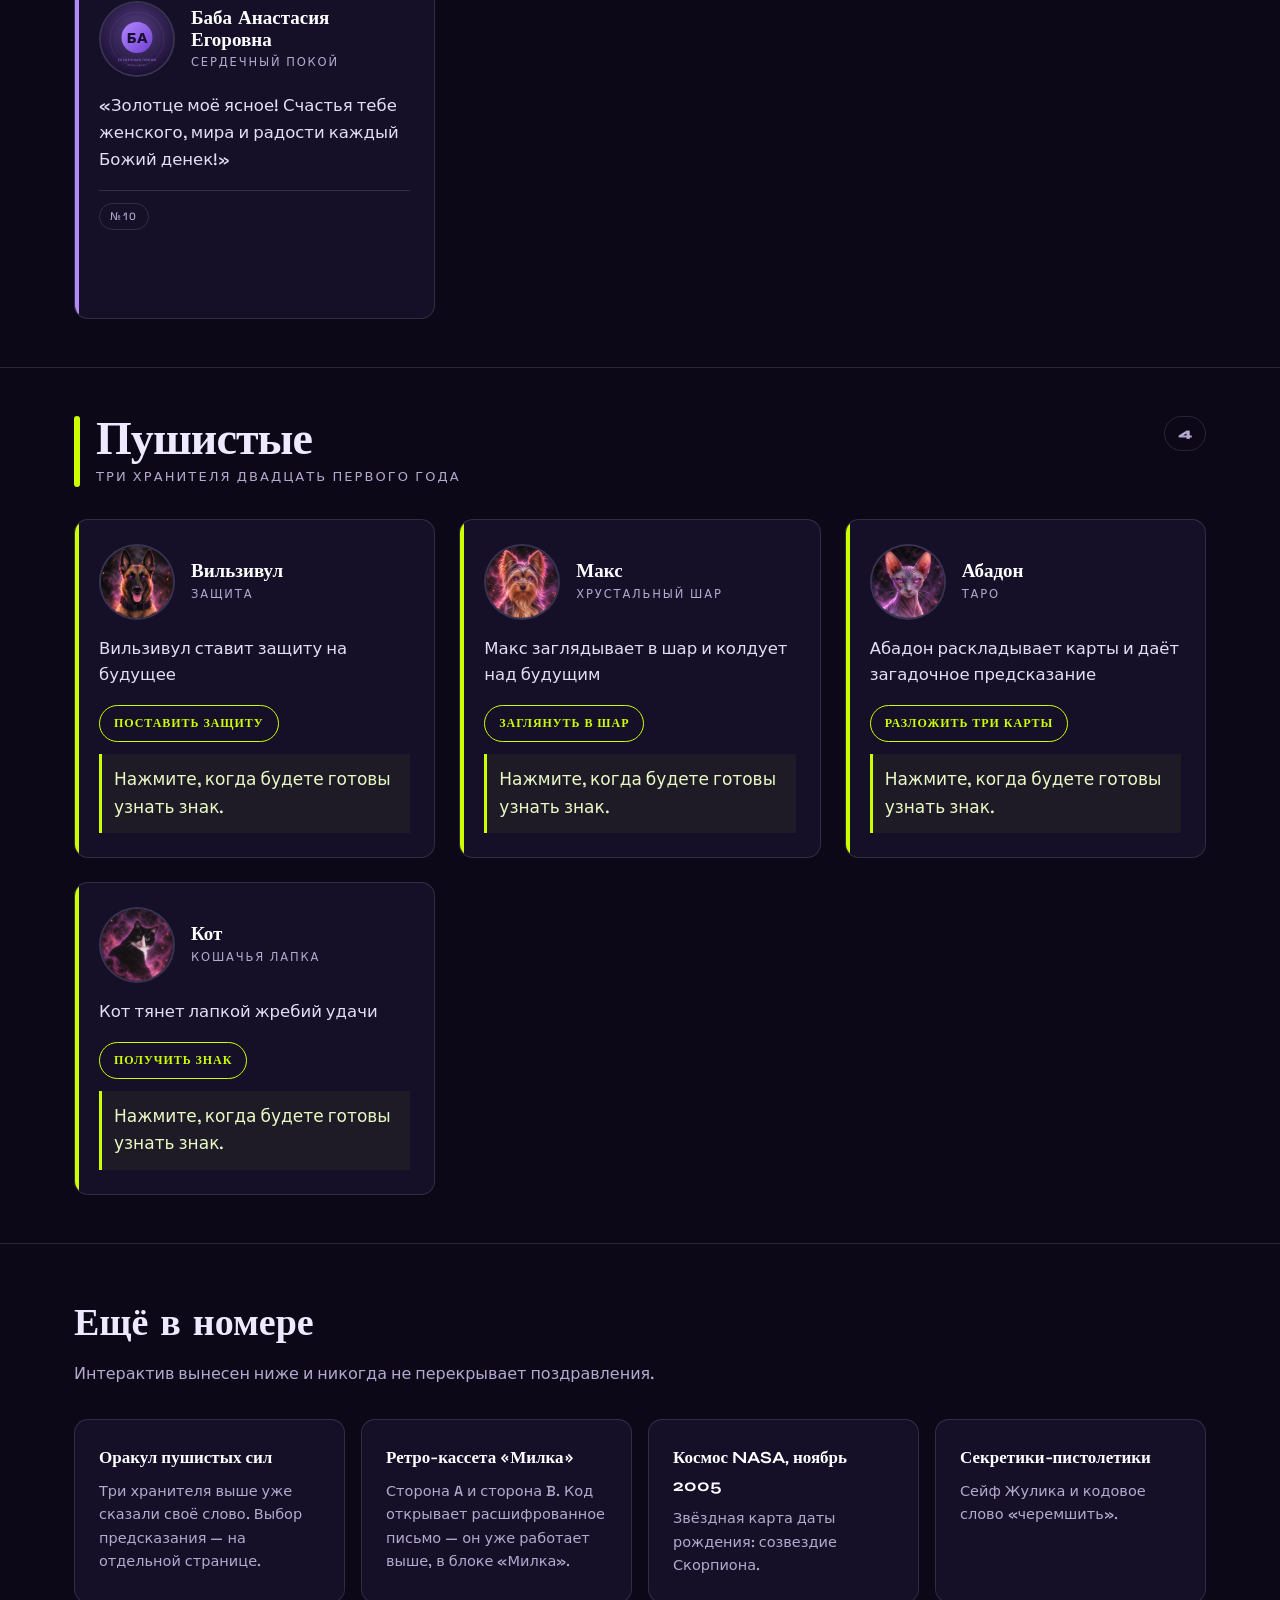
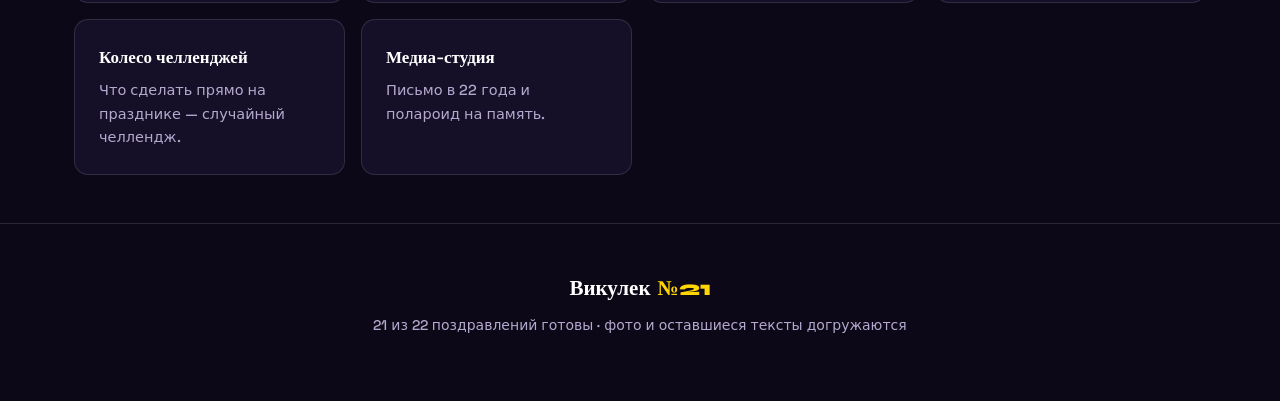
==== commit 69e1aa32: "семья: Павел, видео Серёжи и общий ролик деда Василия с бабой Натальей" ====
--- a/greetings/index.html
+++ b/greetings/index.html
@@ -515,7 +515,7 @@
     <p class="sub">Поздравления от близких собраны в один номер. Четыре главных
       раздела читаются подряд, без единого клика.</p>
     <div class="meta">
-      <span><b>21</b> поздравлений</span>
+      <span><b>22</b> поздравлений</span>
       <span><b>4</b> раздела</span>
       <span>подруги · Милка · семья · пушистые</span>
     </div>
@@ -537,7 +537,7 @@
           <div class="friend-cover"><img src="assets/people/sonya.jpg" alt="Портрет Соня Брат" width="400" height="400"><span class="issue">Подруги · №1</span></div>
           <div class="friend-copy"><p class="friend-deck rl">Подруга · История из архива</p><h3 class="nm">Соня Брат</h3>
             <p class="friend-text">Викулек! С днём рождения, моя дорогая! Желаю тебе океан счастья, горы смеха и море любви! Ты — самая лучшая! Целую!</p><p class="friend-text">Короткий текст о вашей общей истории появится здесь.</p>
-            <div class="friend-media"><div class="media-slot awaiting"><strong>Видео-воспоминание</strong><span>Добавим настоящее видео, когда оно будет готово.</span></div><div class="media-slot awaiting"><strong>videoGreeting</strong><span>Добавим настоящее видео, когда оно будет готово.</span></div></div>
+            <div class="friend-media"><div class="media-slot awaiting"><strong>Видео-воспоминание</strong><span>Добавим настоящее видео, когда оно будет готово.</span></div><div class="media-slot"><strong>Видеопоздравление</strong><video controls playsinline preload="metadata" src="assets/media/sonya-congrats.mp4"></video></div></div>
           </div>
         </article>
         <article class="friend-spread" id="c-polina" data-person="polina">
@@ -551,7 +551,7 @@
           <div class="friend-cover"><img src="assets/people/kira.jpg" alt="Портрет Кира Брат" width="400" height="400"><span class="issue">Подруги · №3</span></div>
           <div class="friend-copy"><p class="friend-deck rl">Подруга · История из архива</p><h3 class="nm">Кира Брат</h3>
             <p class="friend-text">Викулик, с днём рождения, моя родная! Пусть в твоей жизни всё будет так, как должно быть! Люби и будь любима! Я тебя очень люблю! ❤️</p><p class="friend-text">Короткий текст о вашей общей истории появится здесь.</p>
-            <div class="friend-media"><div class="media-slot awaiting"><strong>Видео-воспоминание</strong><span>Добавим настоящее видео, когда оно будет готово.</span></div><div class="media-slot"><strong>Видеопоздравление</strong><video controls preload="metadata" src="assets/media/kira-congrats.mp4"></video></div></div>
+            <div class="friend-media"><div class="media-slot awaiting"><strong>Видео-воспоминание</strong><span>Добавим настоящее видео, когда оно будет готово.</span></div><div class="media-slot"><strong>Видеопоздравление</strong><video controls playsinline preload="metadata" src="assets/media/kira-congrats.mp4"></video></div></div>
           </div>
         </article>
         <article class="friend-spread" id="c-vilena" data-person="vilena">
@@ -626,7 +626,7 @@
               <h2>Семья</h2>
               <p class="note">Род Русиново</p>
             </div>
-            <span class="count">9</span>
+            <span class="count">10</span>
           </div>
           <div class="cards">
         <article class="card" id="c-mama">
@@ -650,47 +650,54 @@
           </div><p class="tx">«Викуля, с 21-летием! Желаю отличного настроения, верных друзей и лёгкости во всех делах! Русиново с тобой!»</p>
           <div class="foot"><span class="tag">№3</span></div>
         </article>
+        <article class="card" id="c-pavel">
+          <div class="who">
+            <div class="ava"><img src="assets/people/pavel.svg" alt="Павел" width="400" height="400"></div>
+            <div><h3 class="nm">Павел</h3><p class="rl">Молодое Поколение</p></div>
+          </div><p class="tx pending">Поздравление скоро появится — текст готовится.</p>
+          <div class="foot"><span class="tag">№4</span><span class="soon">Текст готовится</span></div>
+        </article>
         <article class="card" id="c-masha">
           <div class="who">
             <div class="ava"><img src="assets/people/masha.svg" alt="Сестра Маша" width="400" height="400"></div>
             <div><h3 class="nm">Сестра Маша</h3><p class="rl">Любовь &amp; Забота</p></div>
           </div><p class="tx">«Любимая сестренка! С твоим днем! Ты моя радость и вдохновение, пусть каждый день дарит улыбки и кайф!»</p>
-          <div class="foot"><span class="tag">№4</span></div>
+          <div class="foot"><span class="tag">№5</span></div>
         </article>
         <article class="card" id="c-lera">
           <div class="who">
             <div class="ava"><img src="assets/people/lera.svg" alt="Сестра Лера" width="400" height="400"></div>
             <div><h3 class="nm">Сестра Лера</h3><p class="rl">Драйв &amp; Веселье</p></div>
           </div><p class="tx">«Викулек, с 21-летием! Зажигай на полную, мы с тобой всегда на одной волне! Обнимаю крепко!»</p>
-          <div class="foot"><span class="tag">№5</span></div>
+          <div class="foot"><span class="tag">№6</span></div>
         </article>
         <article class="card" id="c-ded_vasya">
           <div class="who">
             <div class="ava"><img src="assets/people/ded_vasya.svg" alt="Дед Василий Егорович" width="400" height="400"></div>
             <div><h3 class="nm">Дед Василий Егорович</h3><p class="rl">Благословение</p></div>
           </div><p class="tx">«Внученька, радость наша! Пусть здоровье будет богатырским, а жизнь сладкой, как яблоки в нашем русиновском саду!»</p>
-          <div class="foot"><span class="tag">№6</span></div>
+          <div class="foot"><span class="tag">№7</span></div>
         </article>
         <article class="card" id="c-baba_natasha">
           <div class="who">
             <div class="ava"><img src="assets/people/baba_natasha.svg" alt="Баба Наталья Тихоновна" width="400" height="400"></div>
             <div><h3 class="nm">Баба Наталья Тихоновна</h3><p class="rl">Тепло &amp; Пироги</p></div>
           </div><p class="tx">«Моя ласточка Викулька! Храню тебя в молитвах и сердце, пусть в душе всегда цветет май!»</p>
-          <div class="foot"><span class="tag">№7</span></div>
+          <div class="foot"><span class="tag">№8</span></div>
         </article>
         <article class="card" id="c-ded_tolya">
           <div class="who">
             <div class="ava"><img src="assets/people/ded_tolya.svg" alt="Дед Анатолий Валентинович" width="400" height="400"></div>
             <div><h3 class="nm">Дед Анатолий Валентинович</h3><p class="rl">Сила Духа</p></div>
           </div><p class="tx">«Викулек, взрослая красавица стала! Будь стойкой, мудрой и любимой, род наш крепкий!»</p>
-          <div class="foot"><span class="tag">№8</span></div>
+          <div class="foot"><span class="tag">№9</span></div>
         </article>
         <article class="card" id="c-baba_nastya">
           <div class="who">
             <div class="ava"><img src="assets/people/baba_nastya.svg" alt="Баба Анастасия Егоровна" width="400" height="400"></div>
             <div><h3 class="nm">Баба Анастасия Егоровна</h3><p class="rl">Сердечный Покой</p></div>
           </div><p class="tx">«Золотце моё ясное! Счастья тебе женского, мира и радости каждый Божий денек!»</p>
-          <div class="foot"><span class="tag">№9</span></div>
+          <div class="foot"><span class="tag">№10</span></div>
         </article>
           </div>
         </div>
@@ -756,7 +763,7 @@
 <footer class="foot">
   <div class="wrap">
     <div class="mark">Викулек <i>№21</i></div>
-    <p>21 из 21 поздравлений готовы · фото и оставшиеся тексты догружаются</p>
+    <p>21 из 22 поздравлений готовы · фото и оставшиеся тексты догружаются</p>
   </div>
 </footer>
 
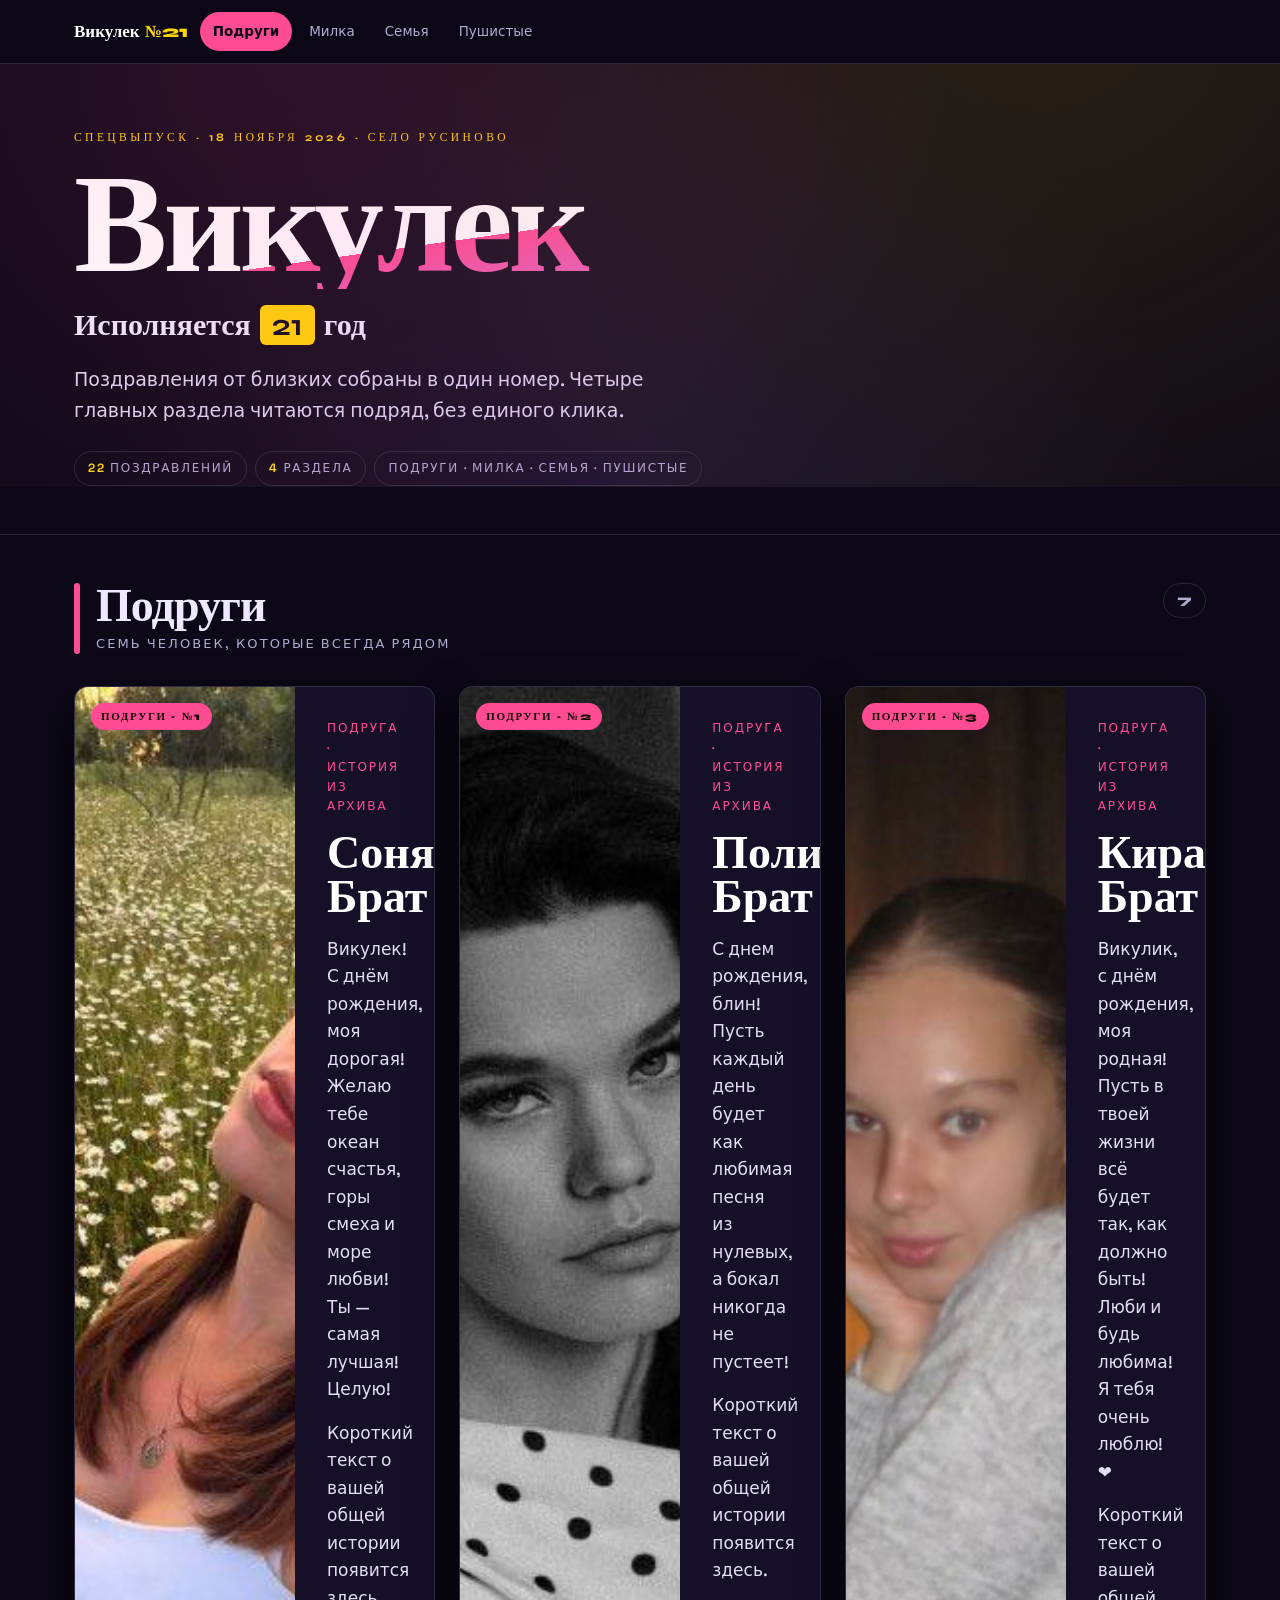
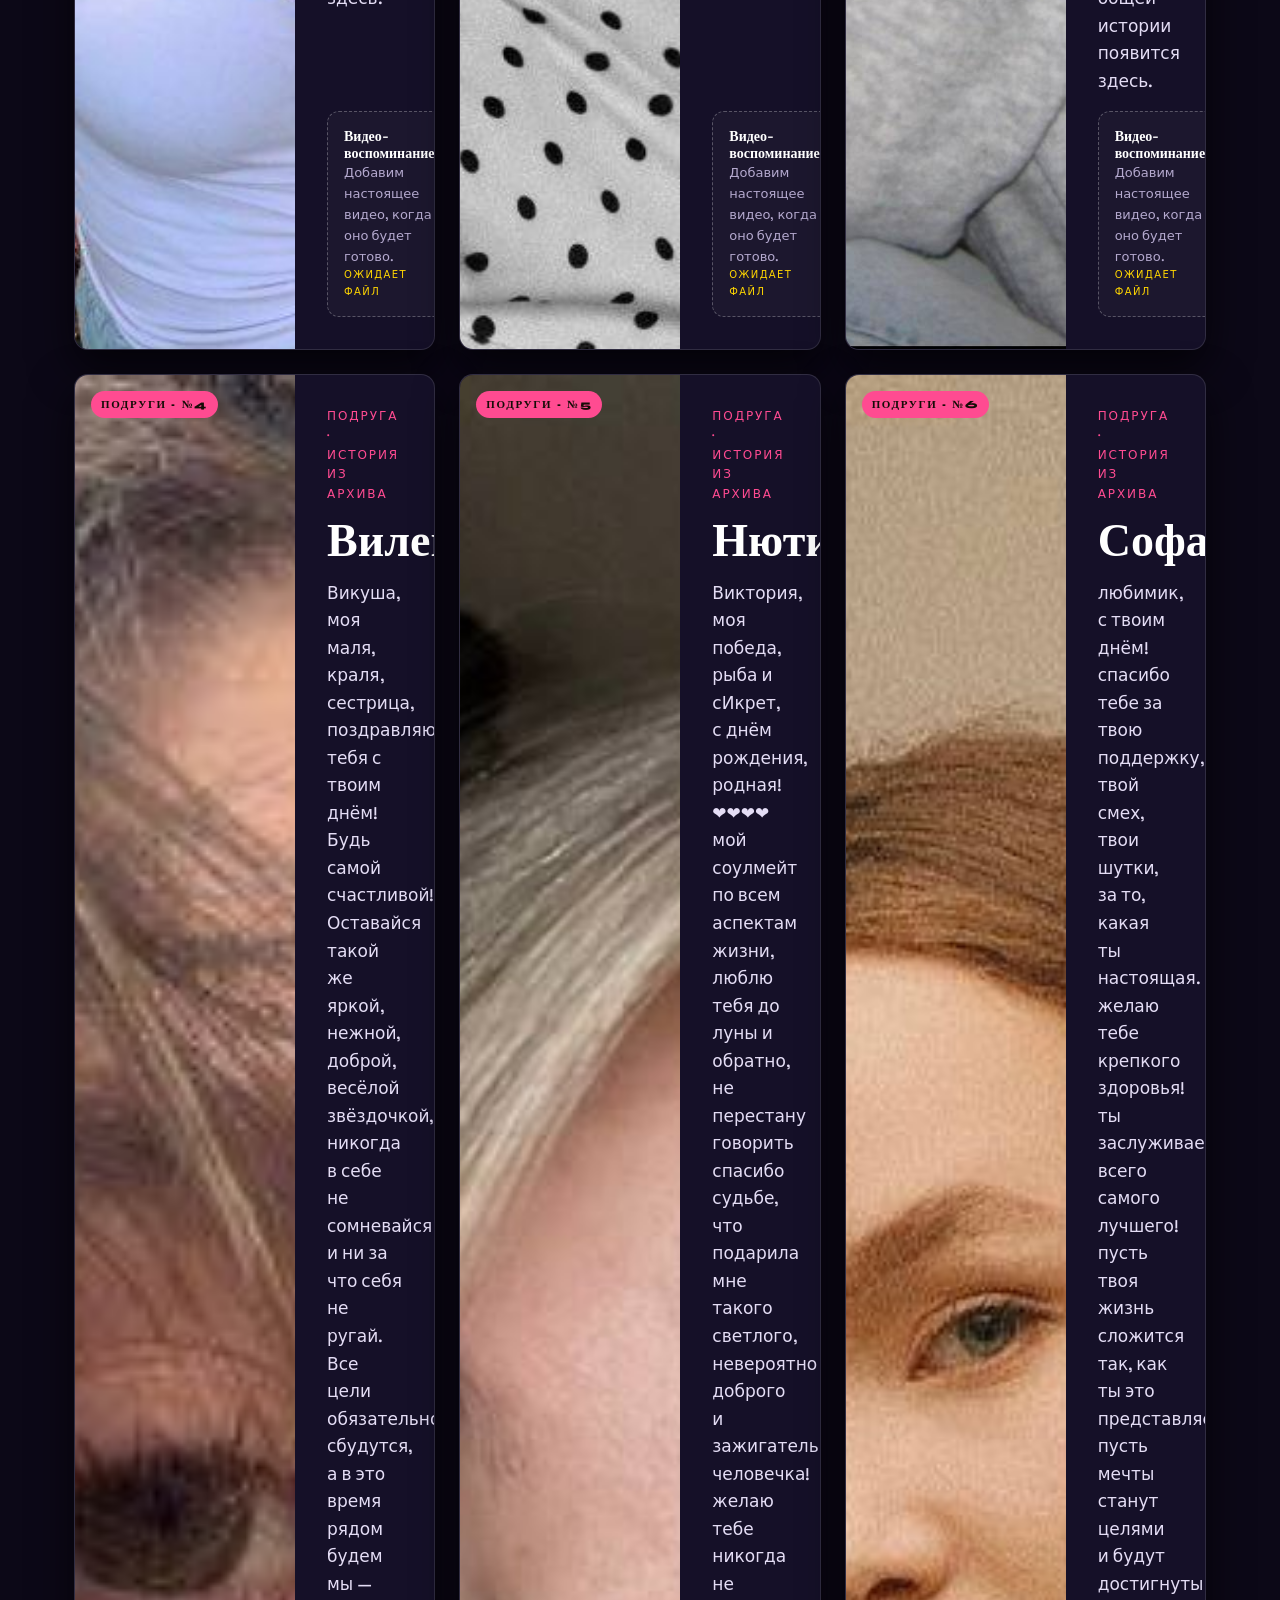
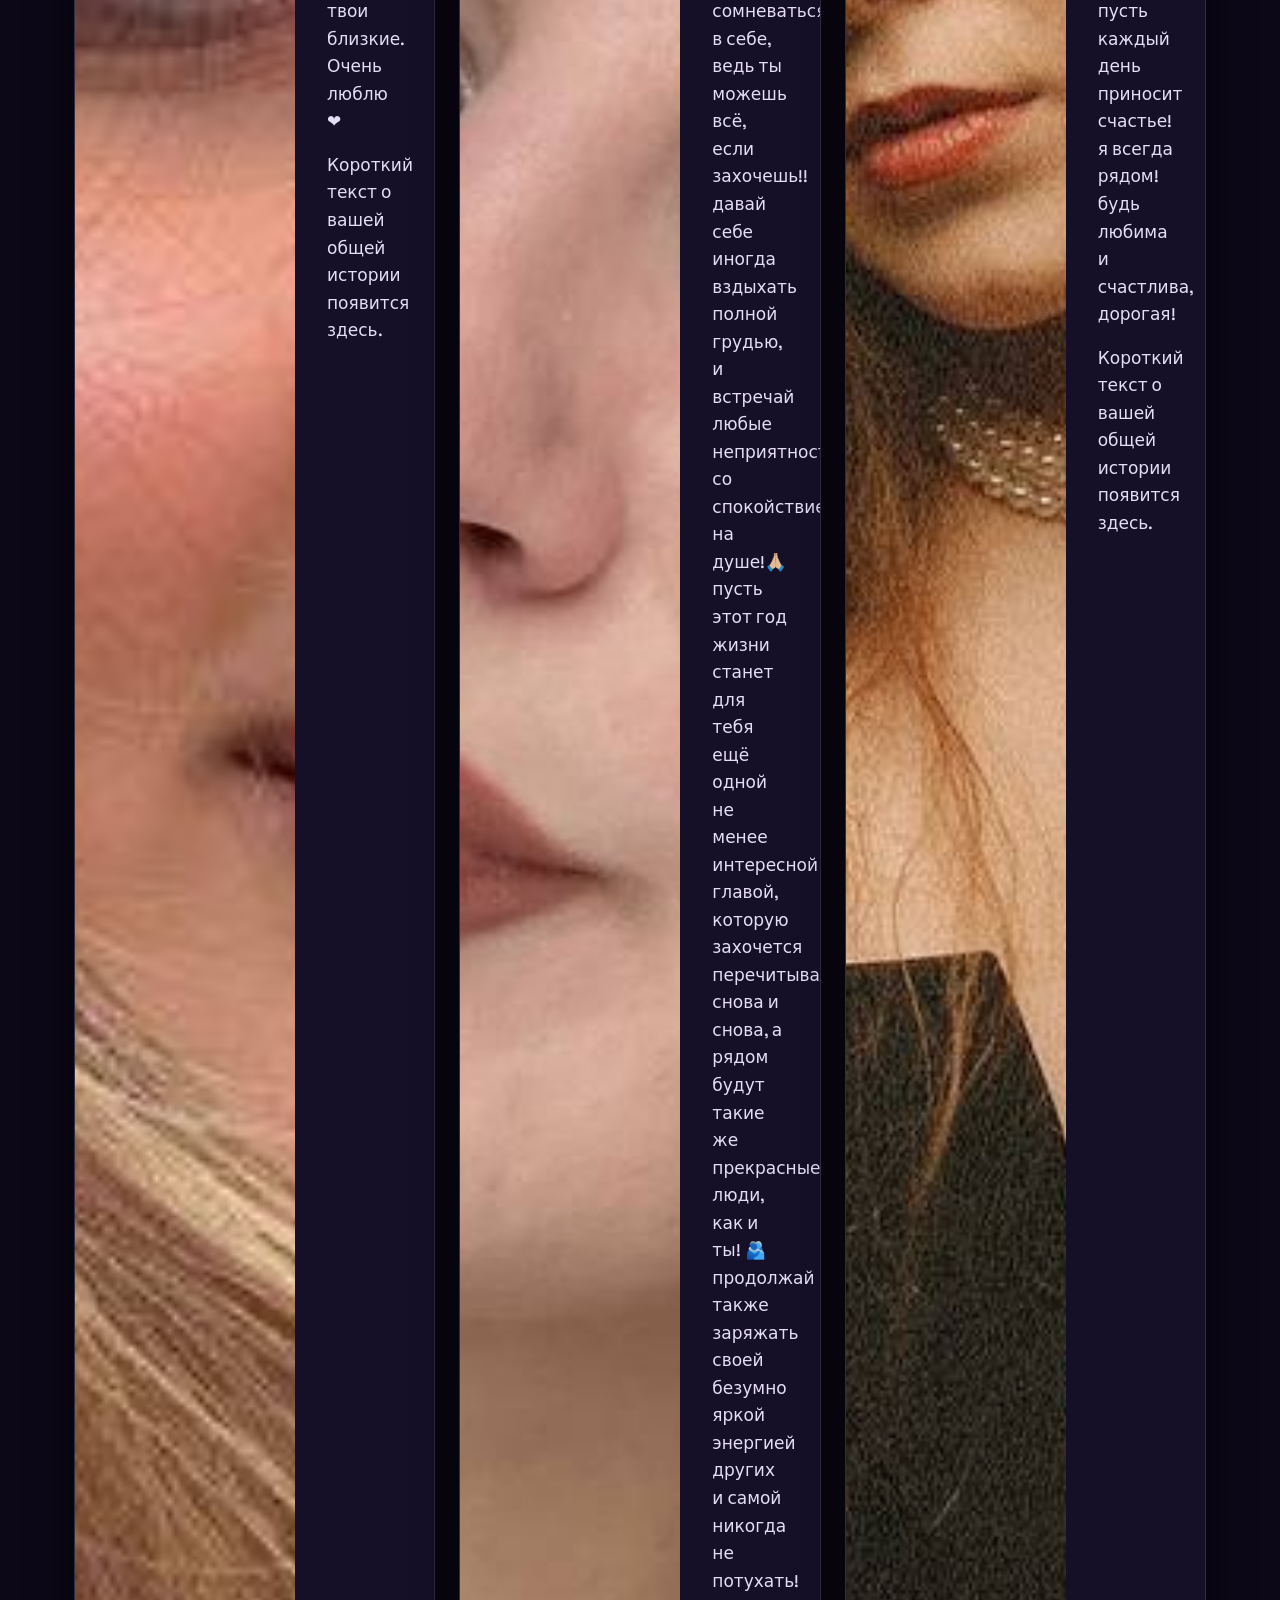
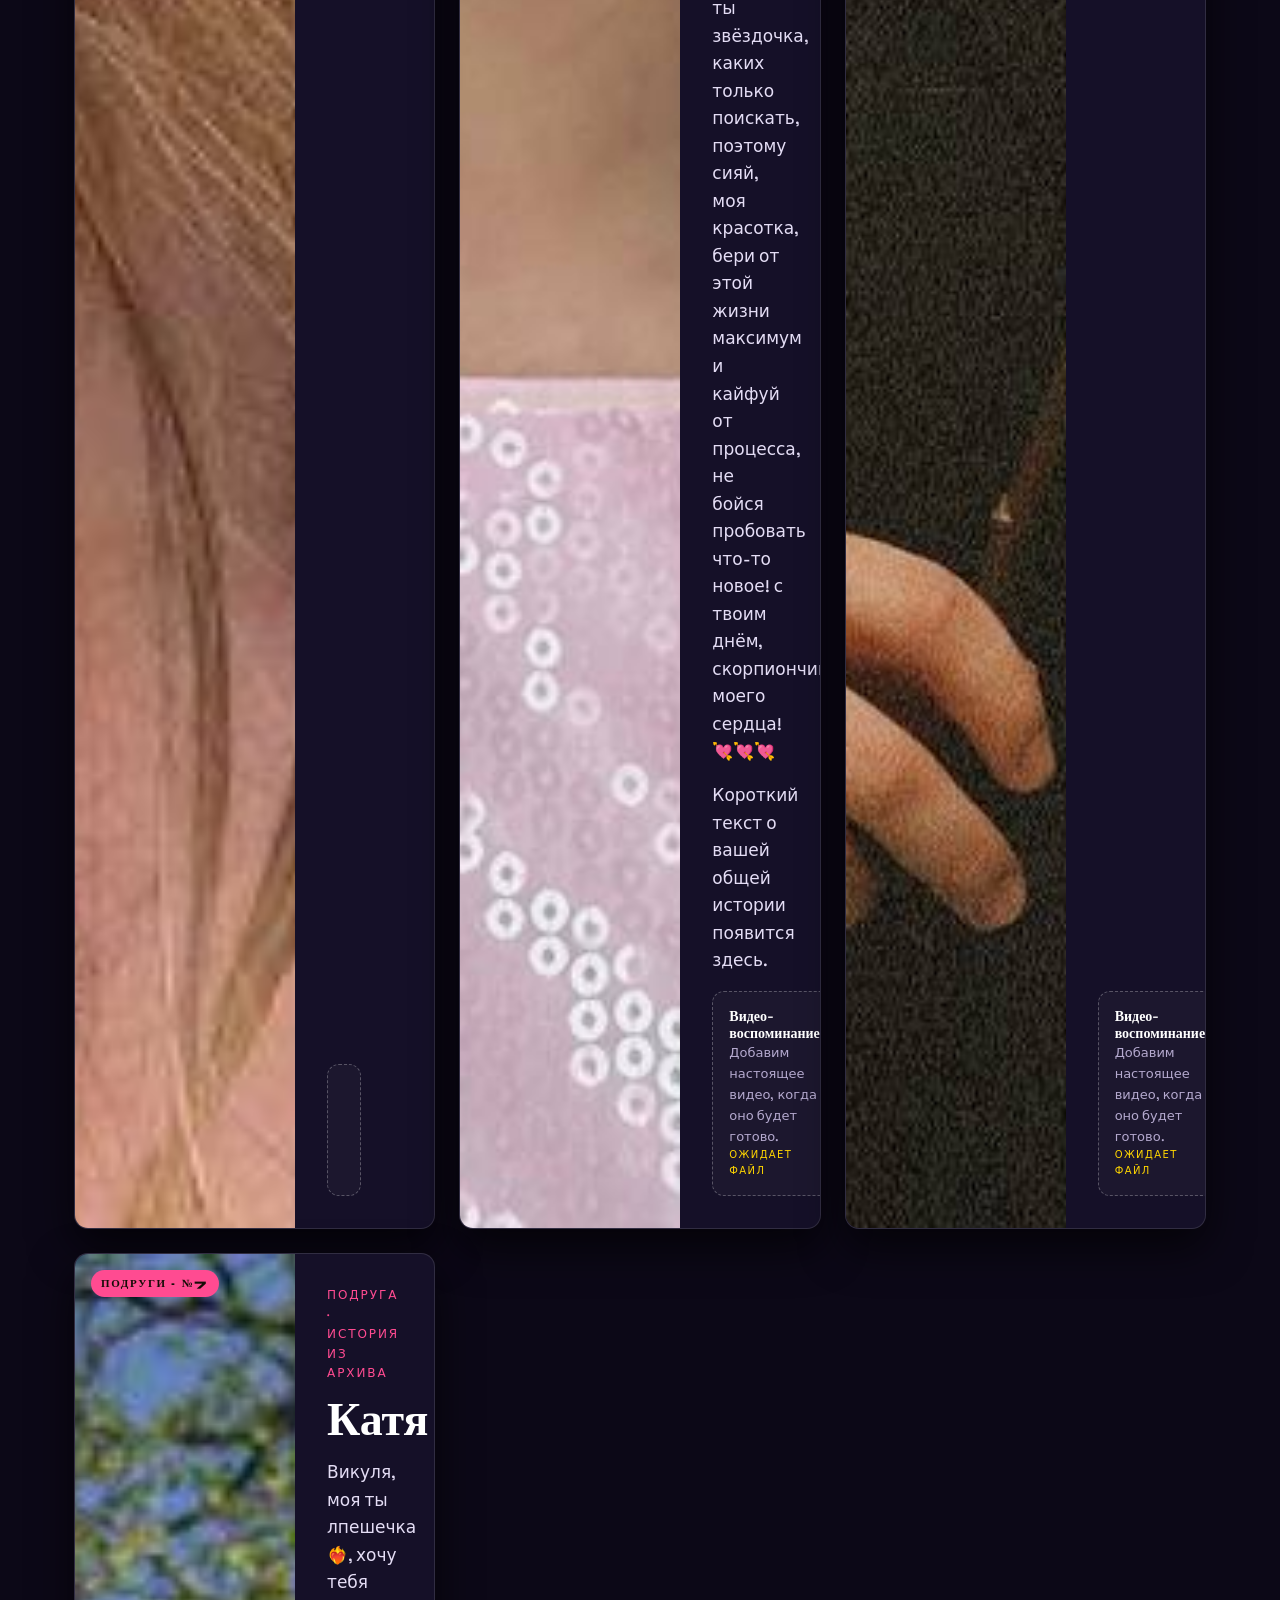
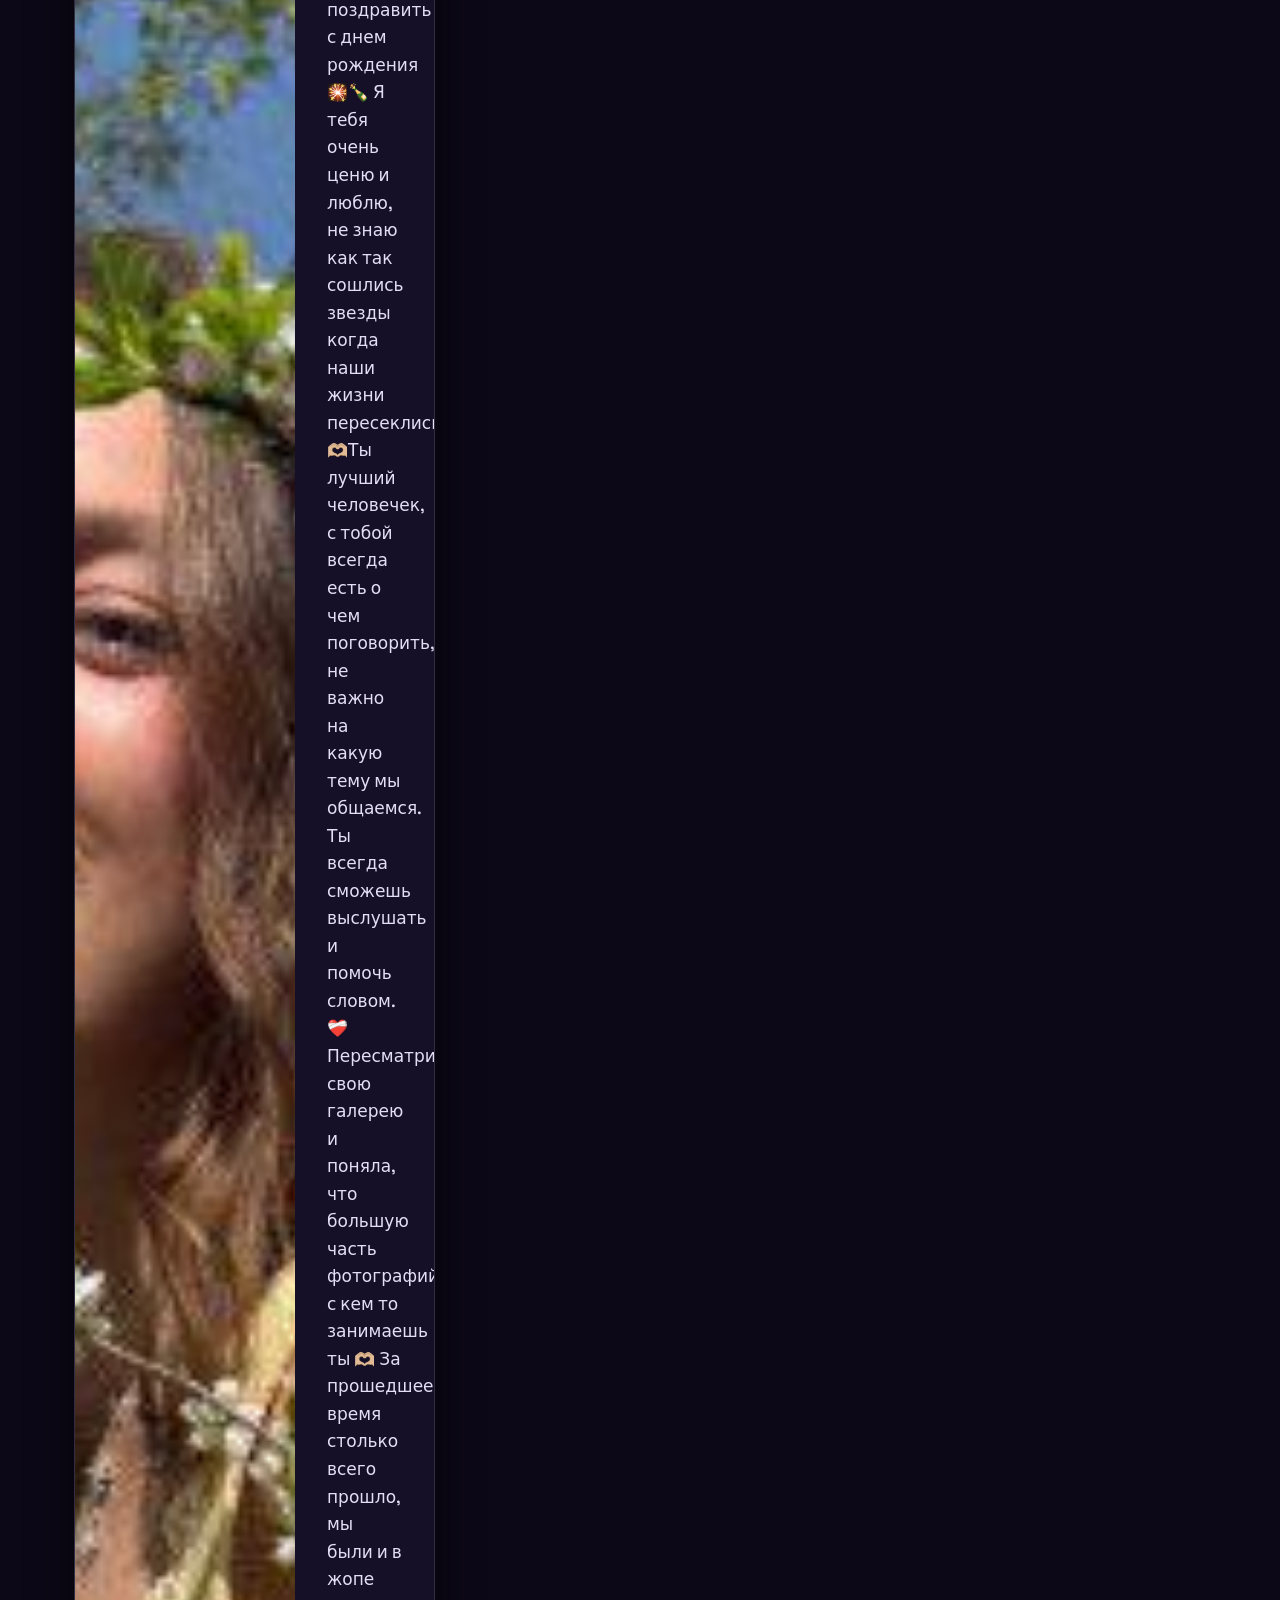
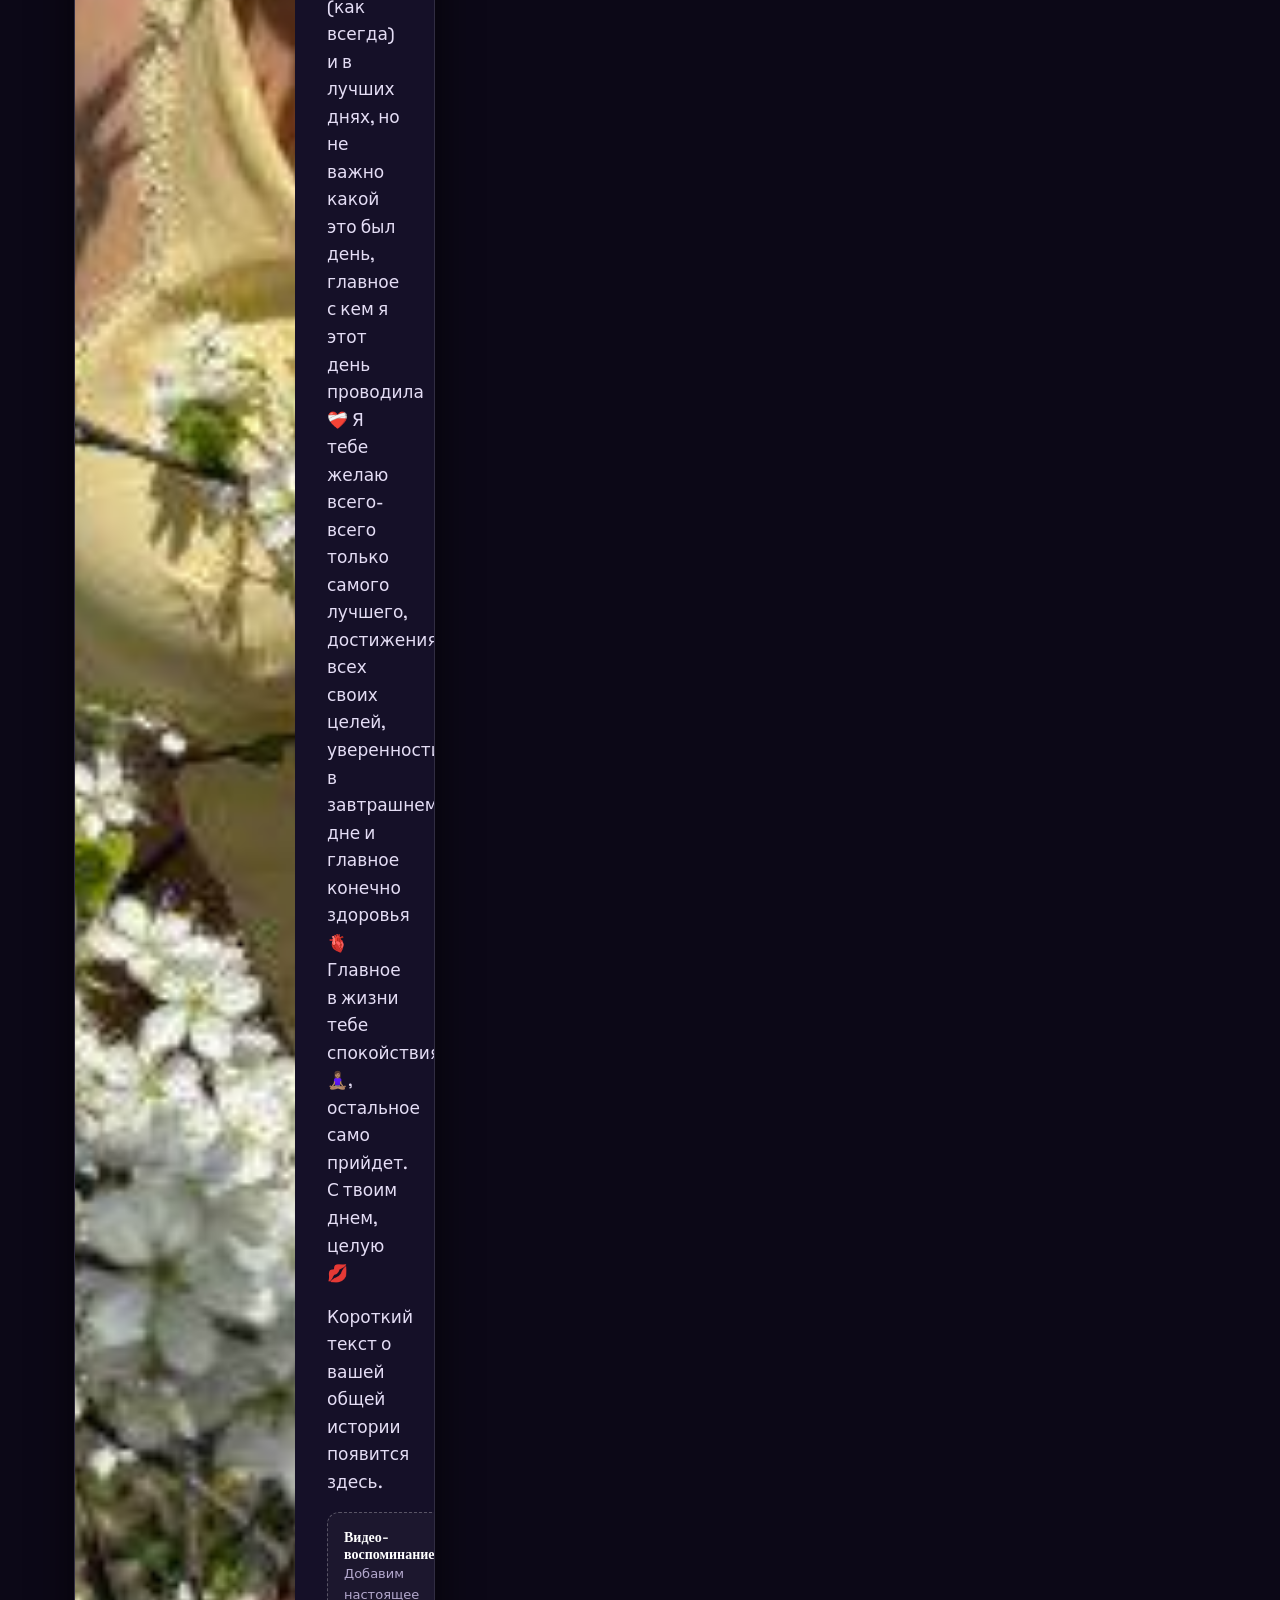
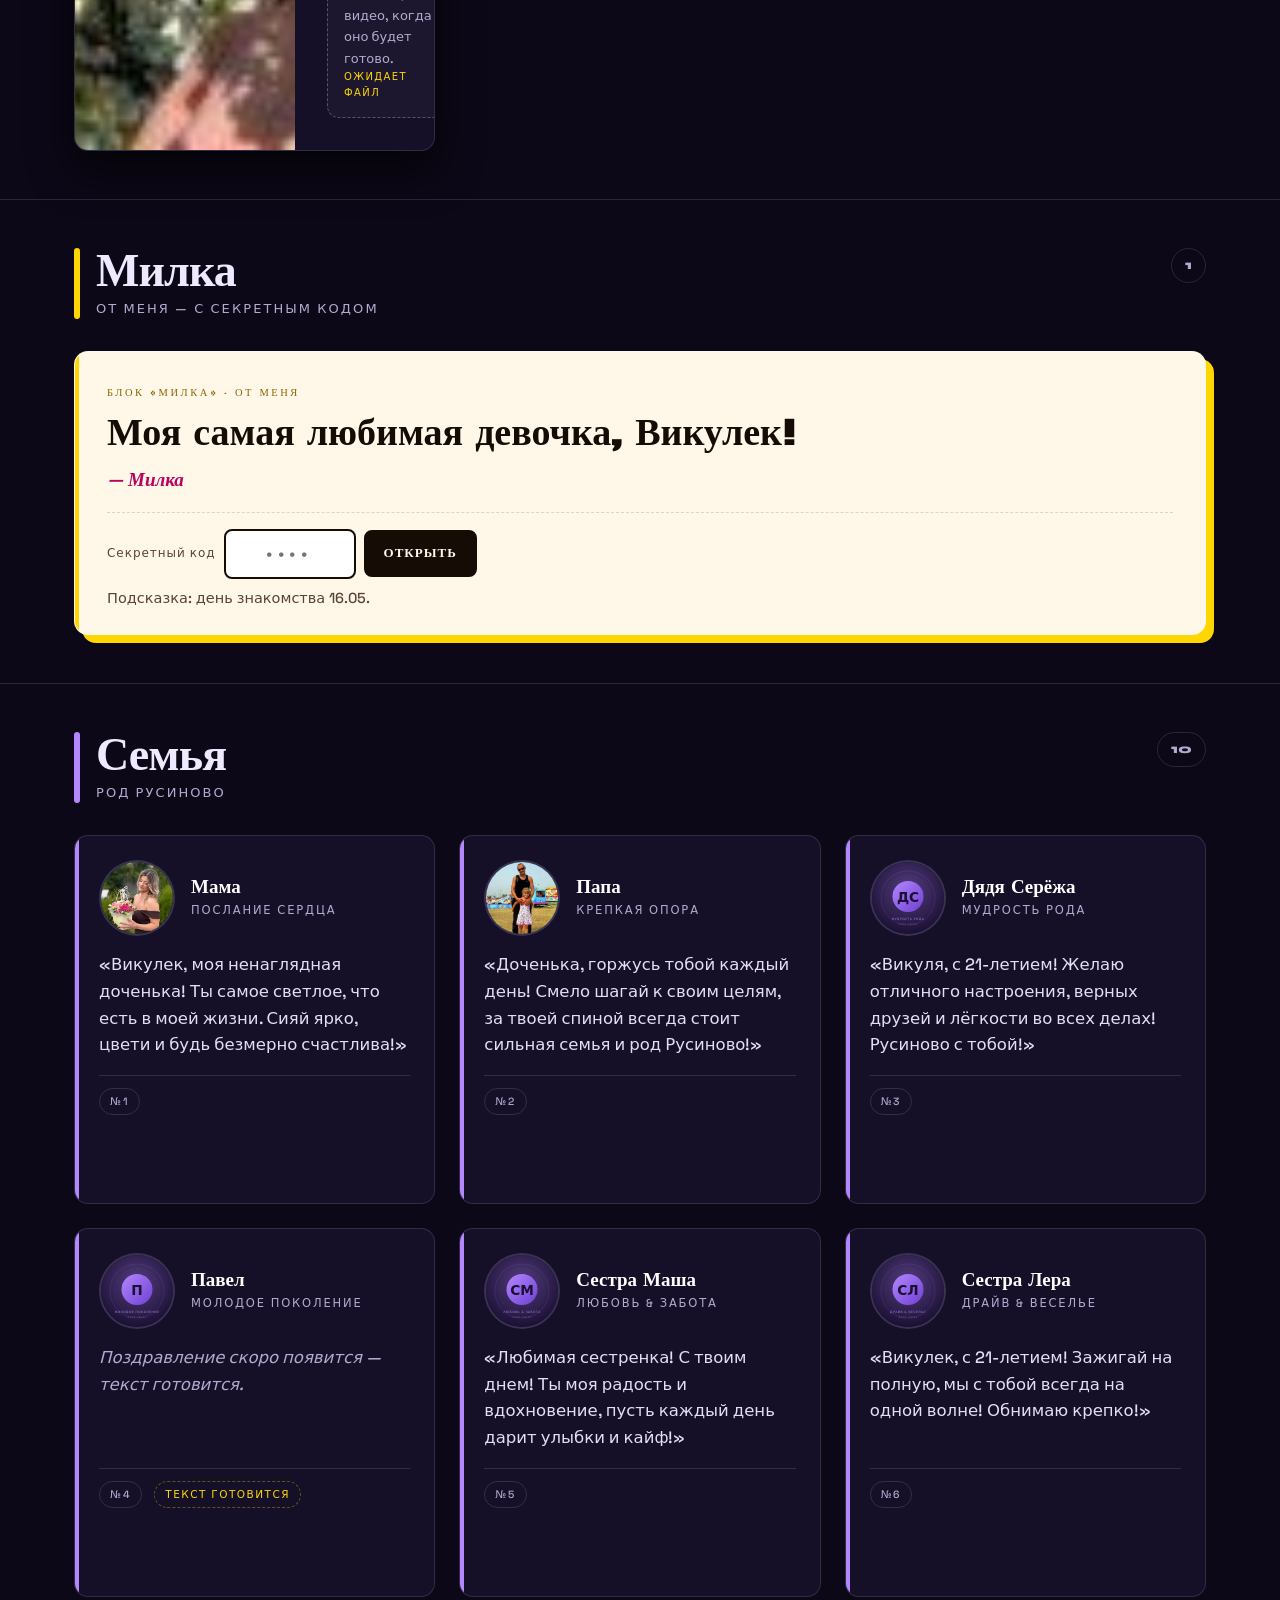
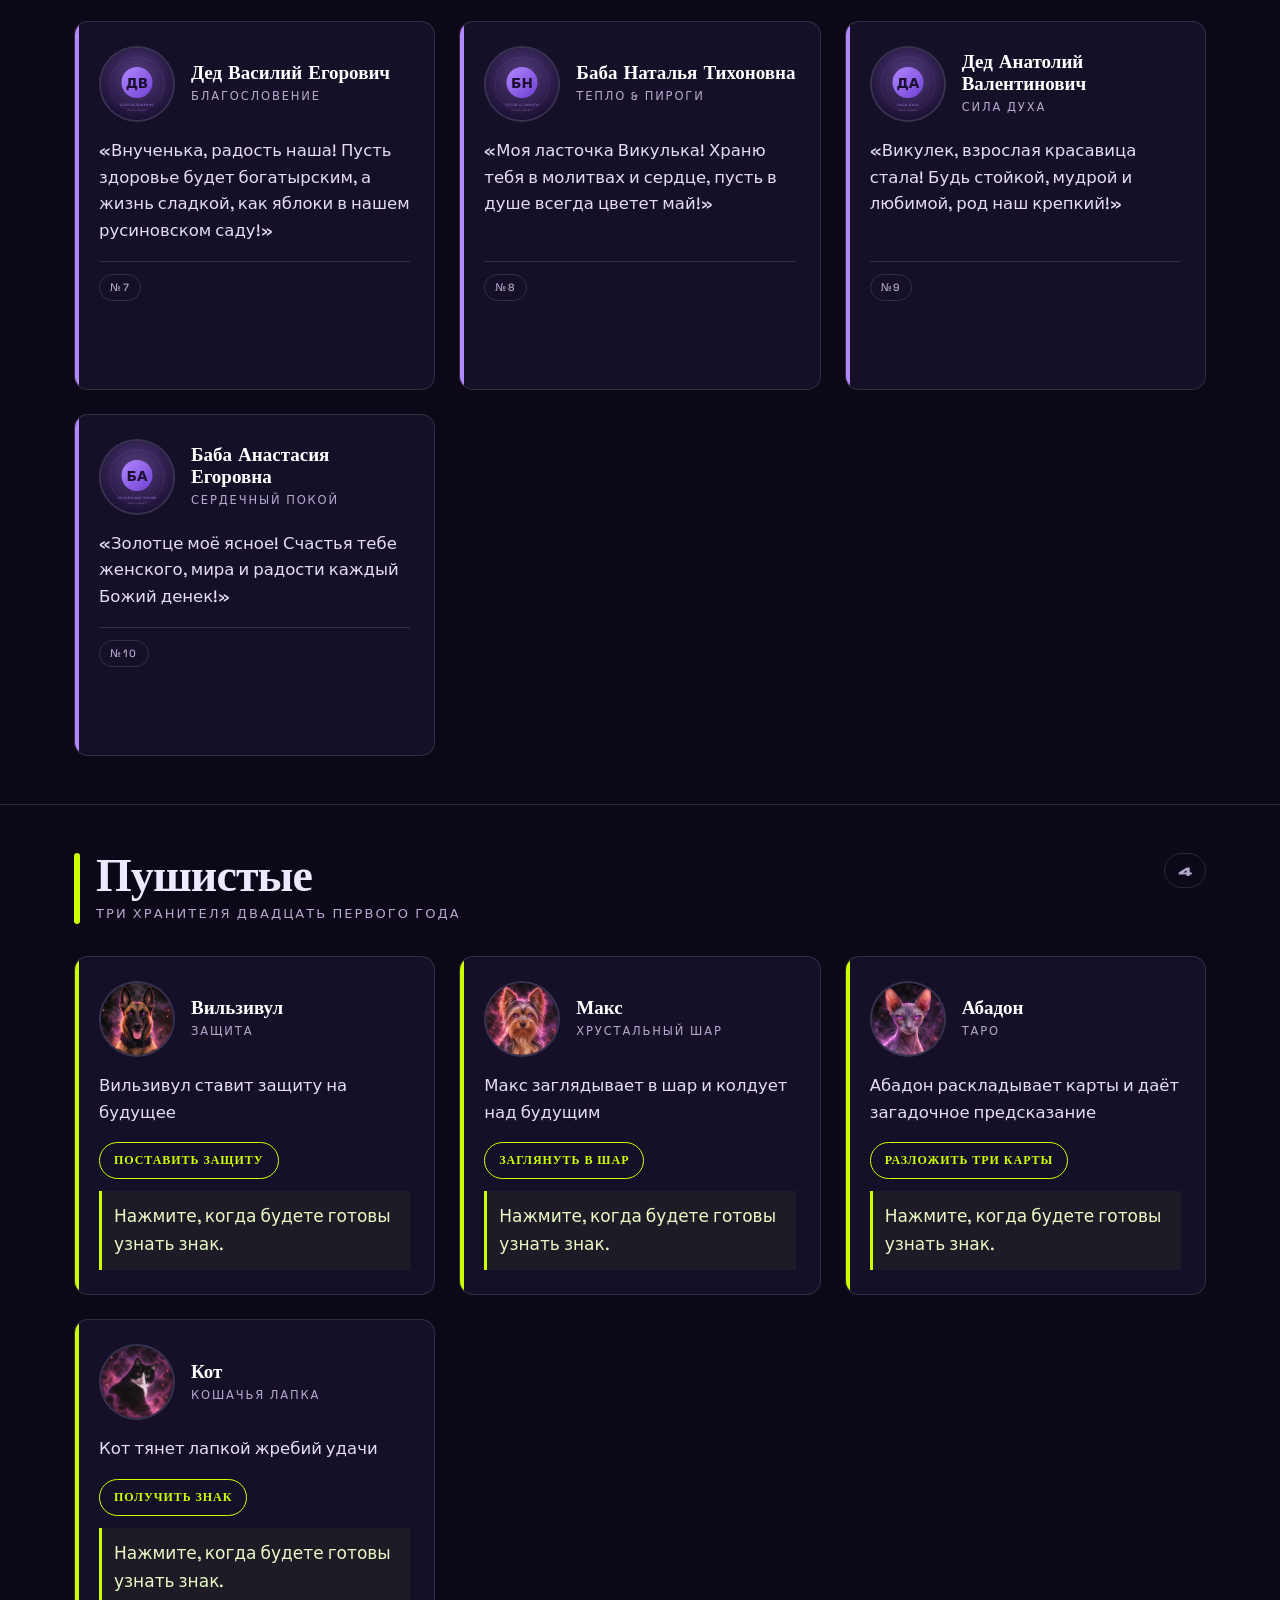
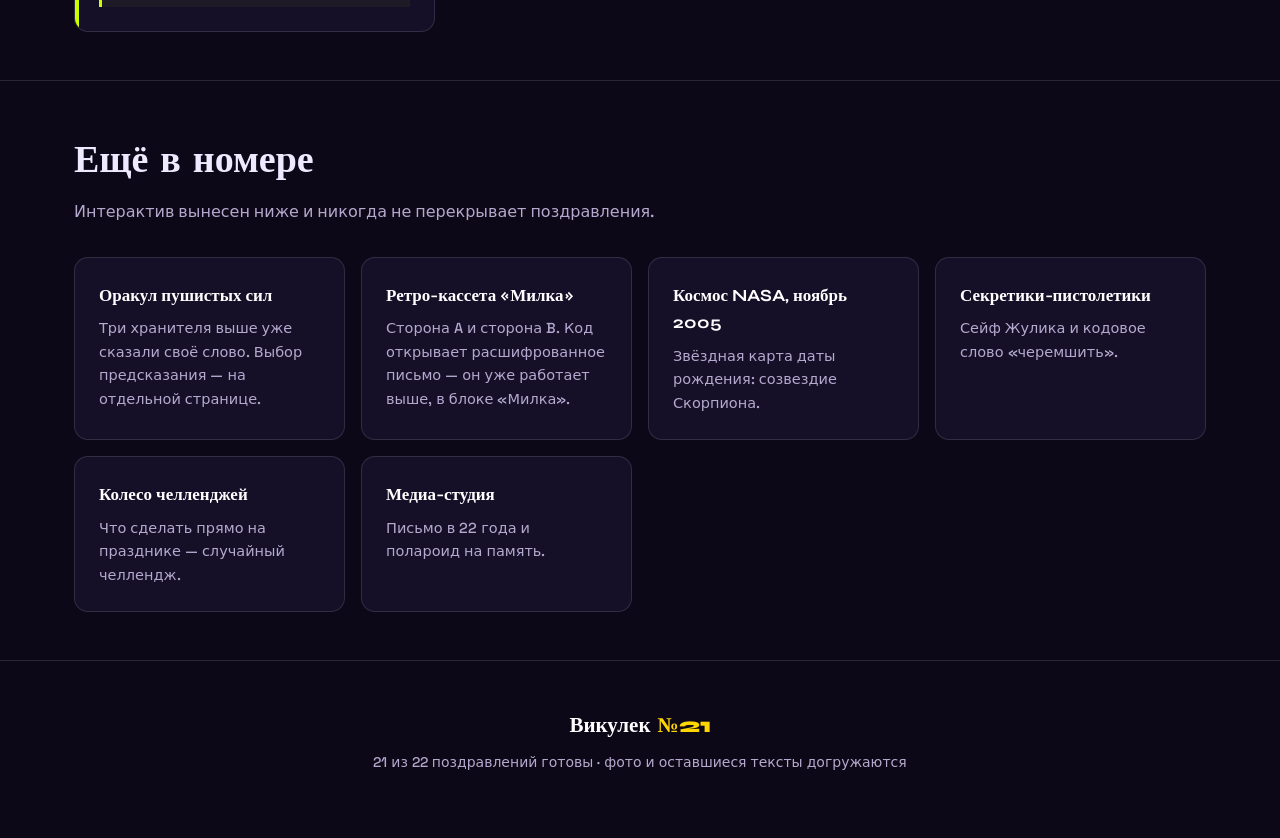
==== commit 564f3a60: "подруги: полное поздравление от Нютик (авторский текст, абзацы сохранены)" ====
--- a/greetings/index.html
+++ b/greetings/index.html
@@ -564,7 +564,19 @@
         <article class="friend-spread" id="c-nyutik" data-person="nyutik">
           <div class="friend-cover"><img src="assets/people/nyutik.jpg" alt="Портрет Нютик" width="400" height="400"><span class="issue">Подруги · №5</span></div>
           <div class="friend-copy"><p class="friend-deck rl">Подруга · История из архива</p><h3 class="nm">Нютик</h3>
-            <p class="friend-text">Викулек! С днём рождения, моё солнышко! Теплых улыбок, классных приключений и безграничного счастья!</p><p class="friend-text">Короткий текст о вашей общей истории появится здесь.</p>
+            <p class="friend-text">Виктория, моя победа, рыба и сИкрет, с днём рождения, родная!❤️❤️❤️❤️
+
+мой соулмейт по всем аспектам жизни, люблю тебя до луны и обратно, не перестану говорить спасибо судьбе, что подарила мне такого светлого, невероятно доброго и зажигательного человечка!
+
+желаю тебе никогда не сомневаться в себе, ведь ты можешь всё, если захочешь!!
+давай себе иногда вздыхать полной грудью, и встречай любые неприятности со спокойствием на душе!🙏🏼
+
+пусть этот год жизни станет для тебя ещё одной не менее интересной главой, которую захочется перечитывать снова и снова, а рядом будут такие же прекрасные люди, как и ты! 🫂
+
+продолжай также заряжать своей безумно яркой энергией других и самой никогда не потухать! ты звёздочка, каких только поискать, поэтому сияй, моя красотка, бери от этой жизни максимум и кайфуй от процесса, не бойся пробовать что-то новое!
+
+с твоим днём, 
+скорпиончик моего сердца!💘💘💘</p><p class="friend-text">Короткий текст о вашей общей истории появится здесь.</p>
             <div class="friend-media"><div class="media-slot awaiting"><strong>Видео-воспоминание</strong><span>Добавим настоящее видео, когда оно будет готово.</span></div><div class="media-slot awaiting"><strong>Видеопоздравление</strong><span>Добавим настоящее видео, когда оно будет готово.</span></div></div>
           </div>
         </article>
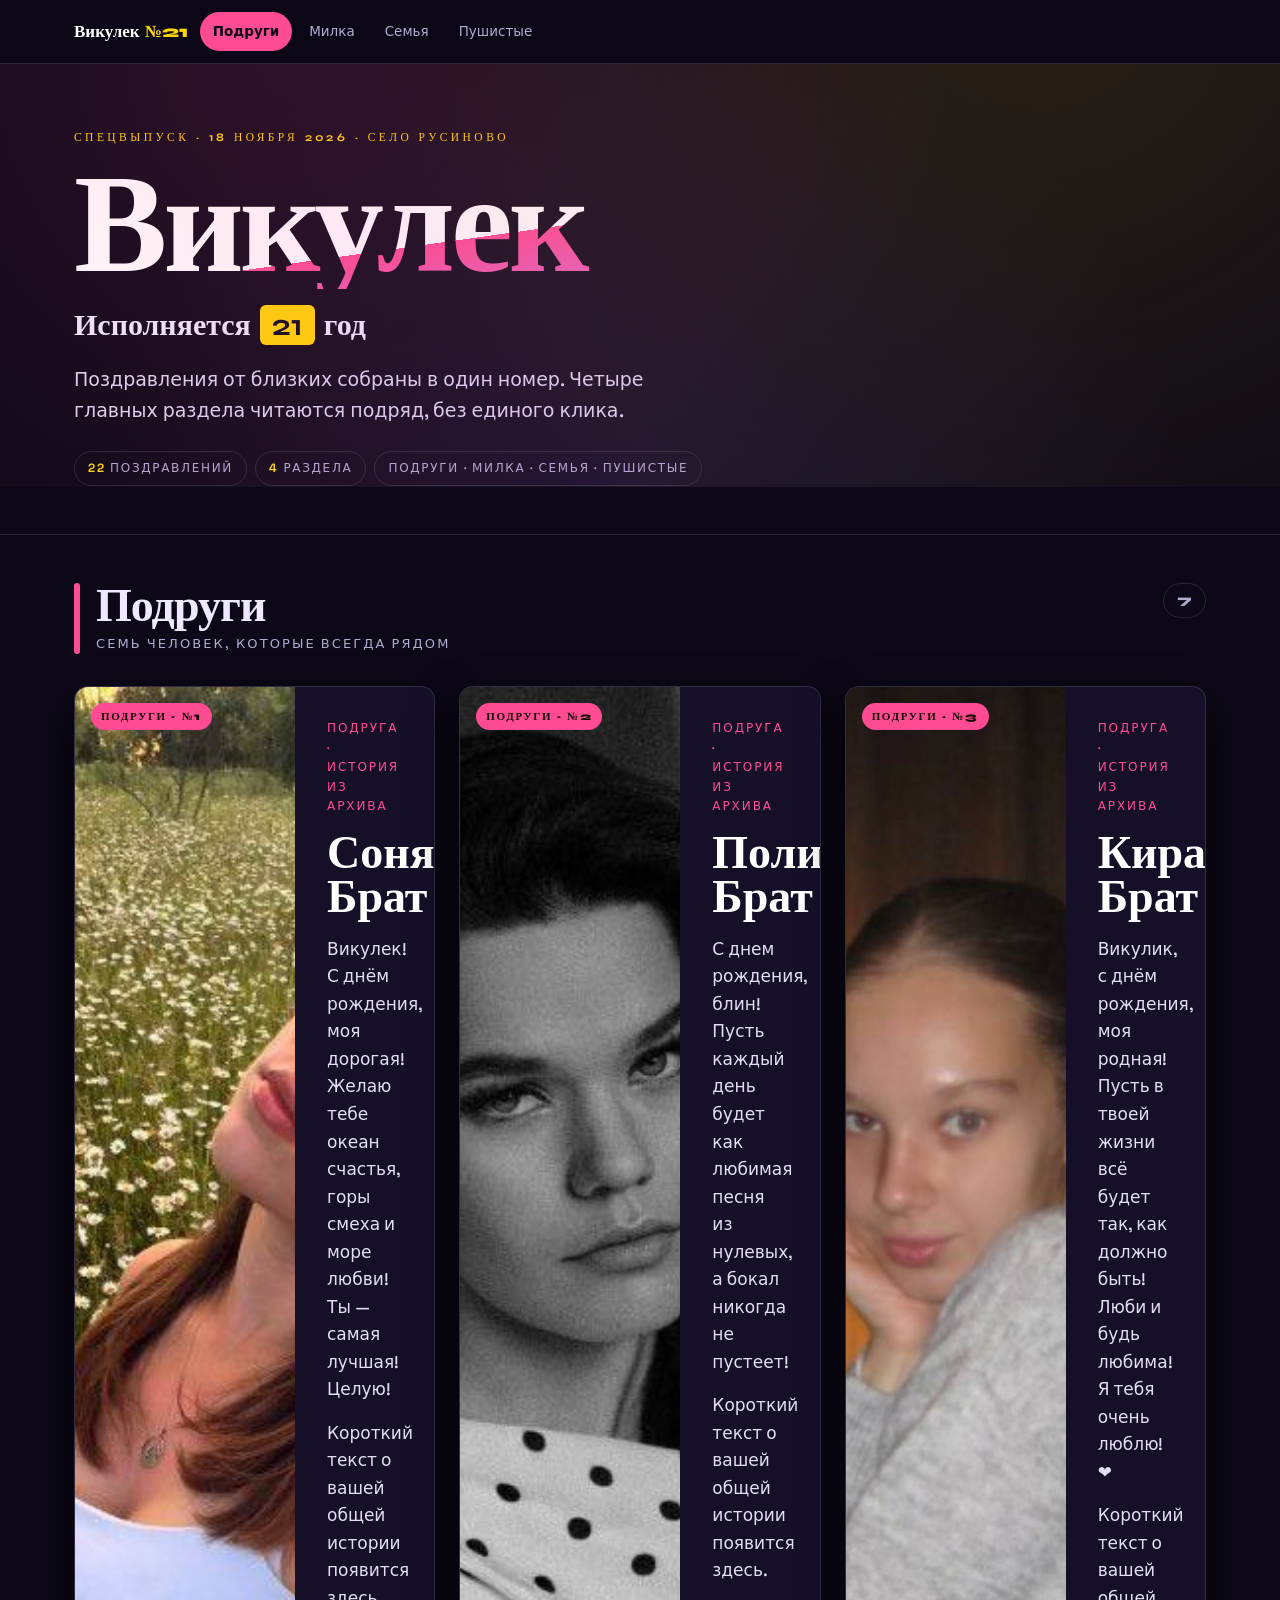
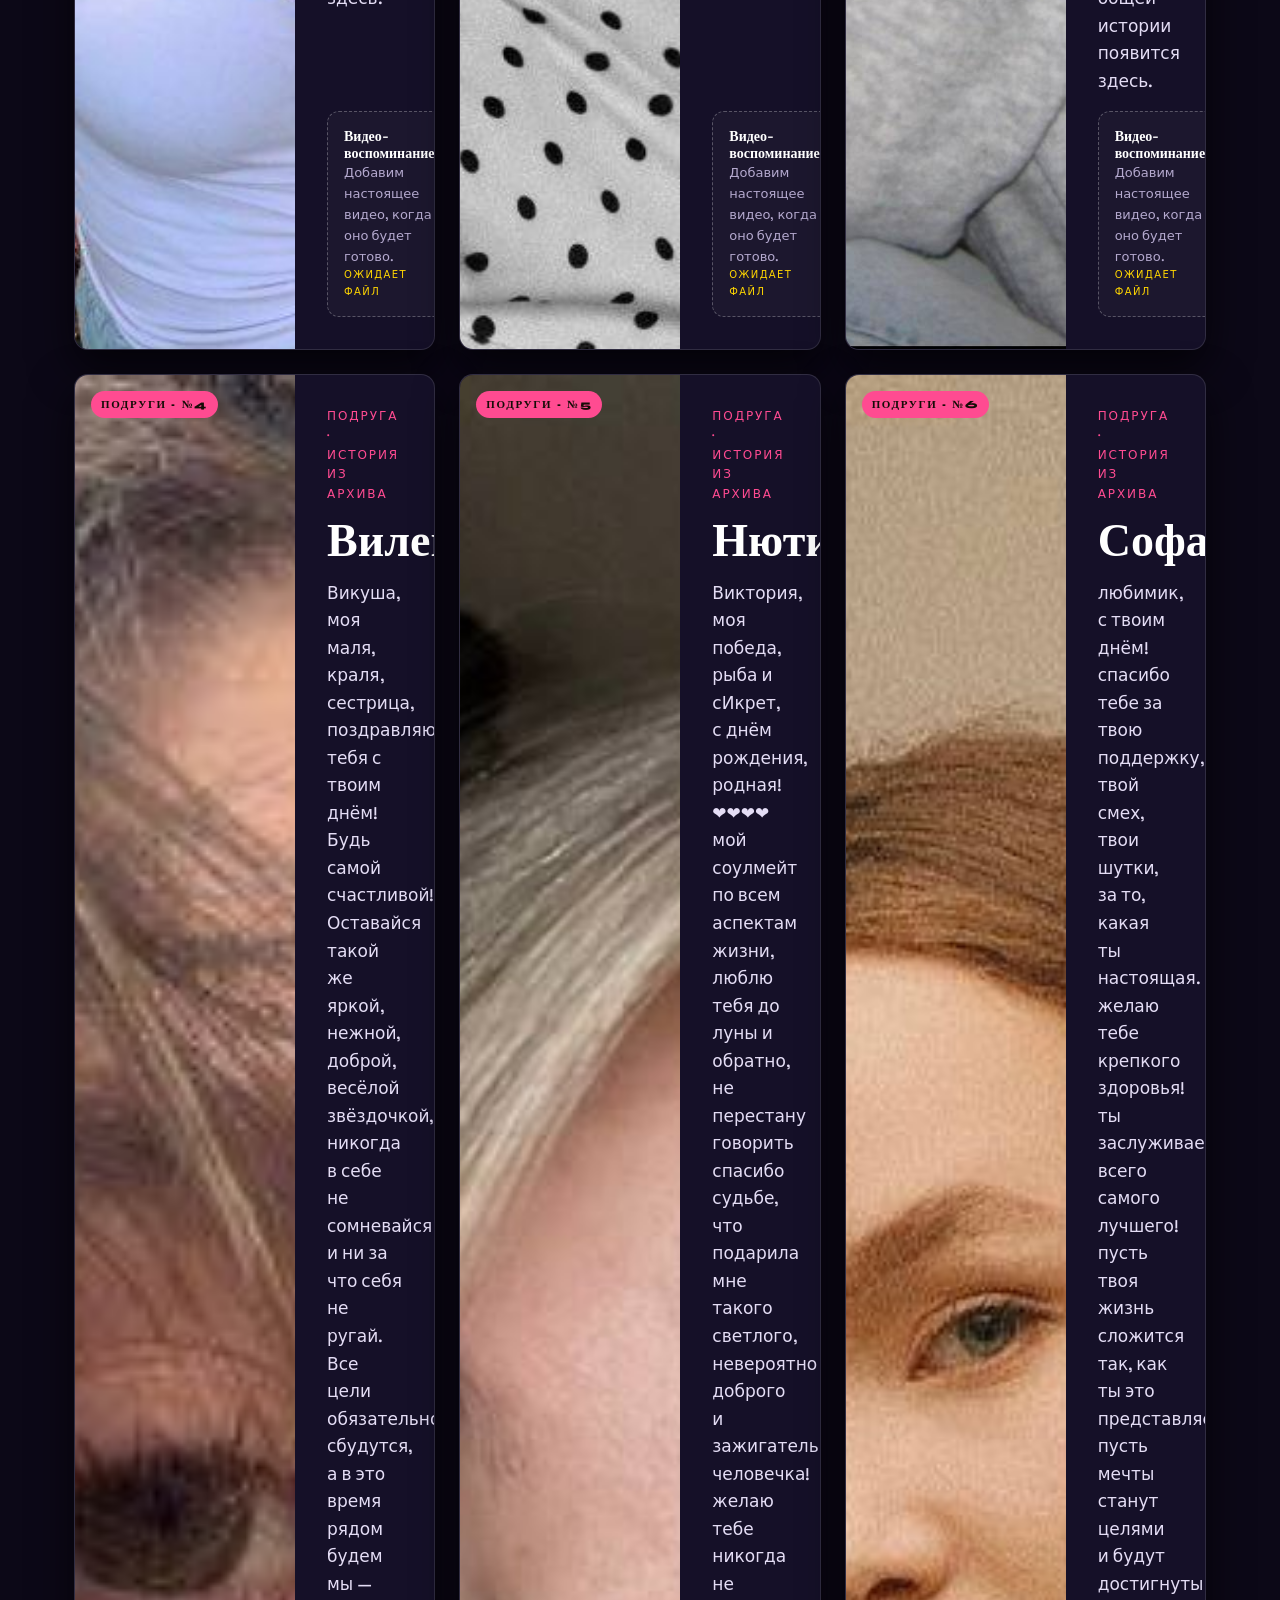
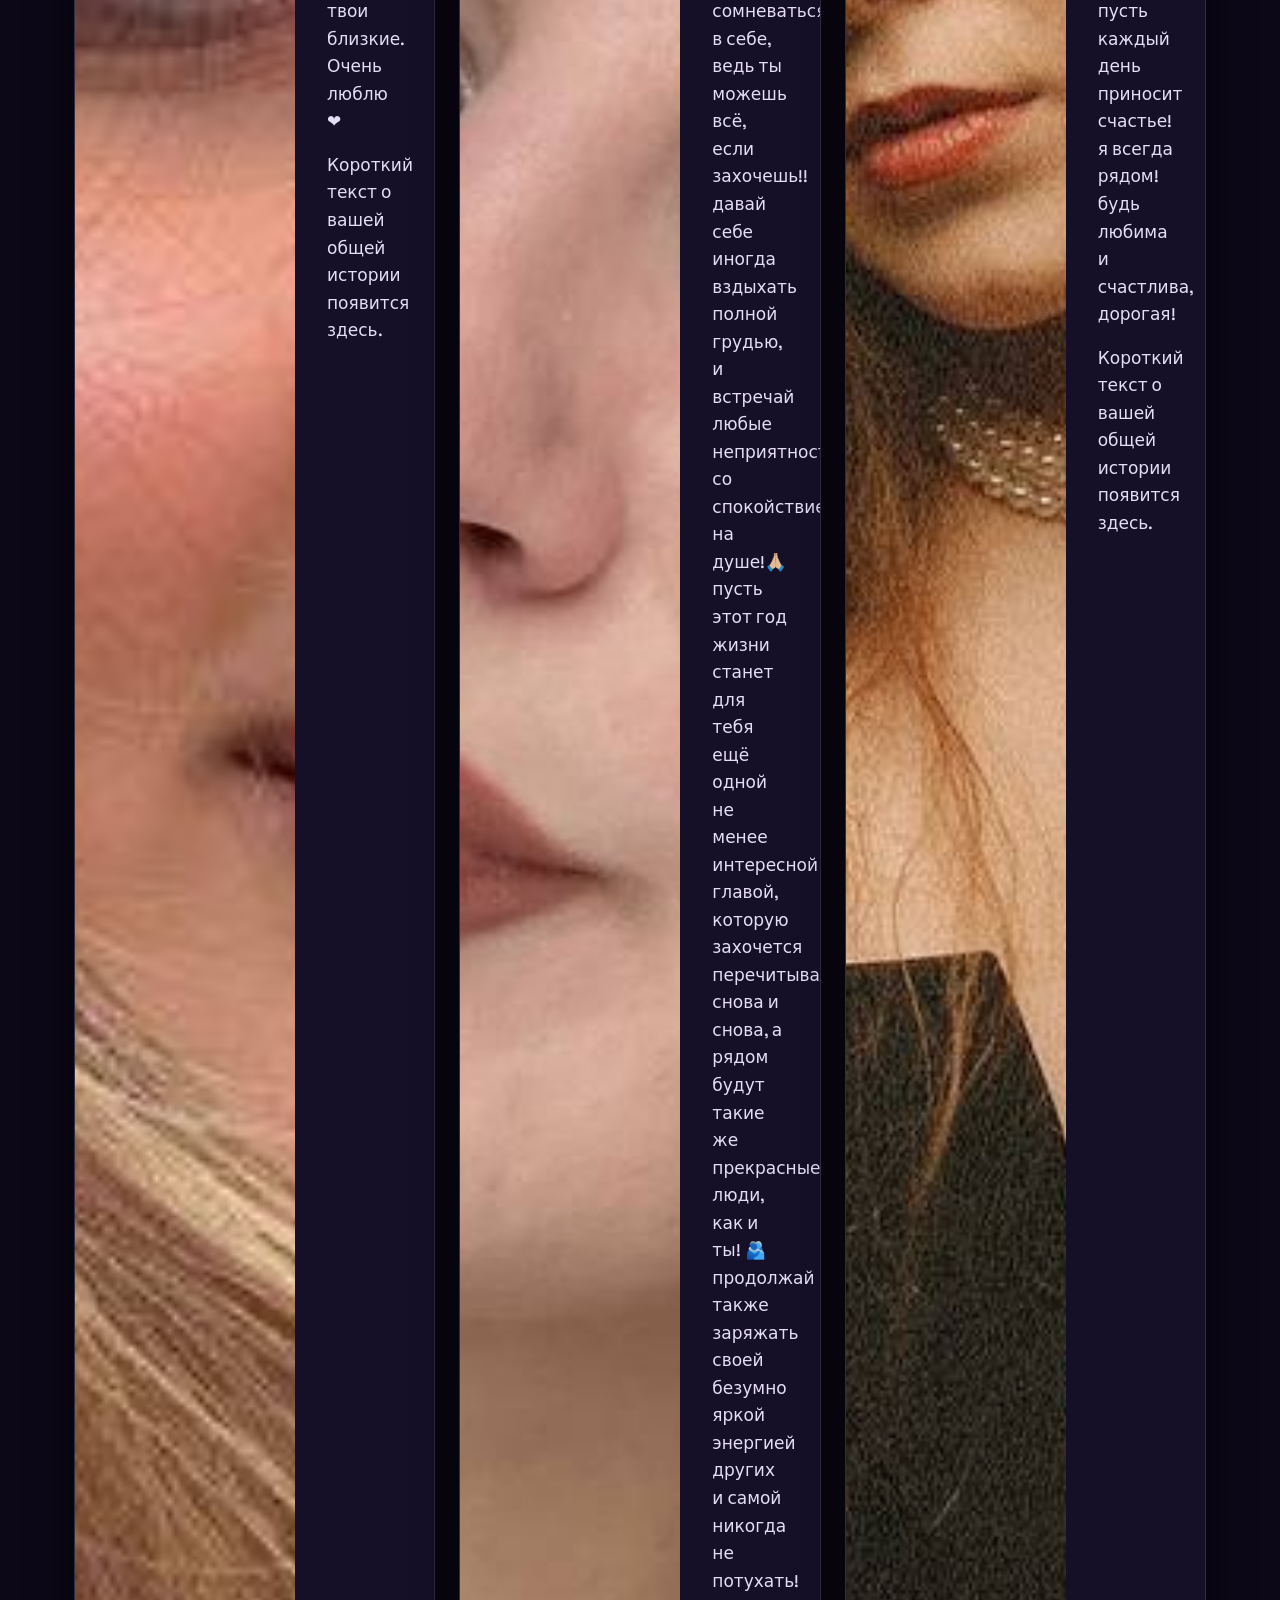
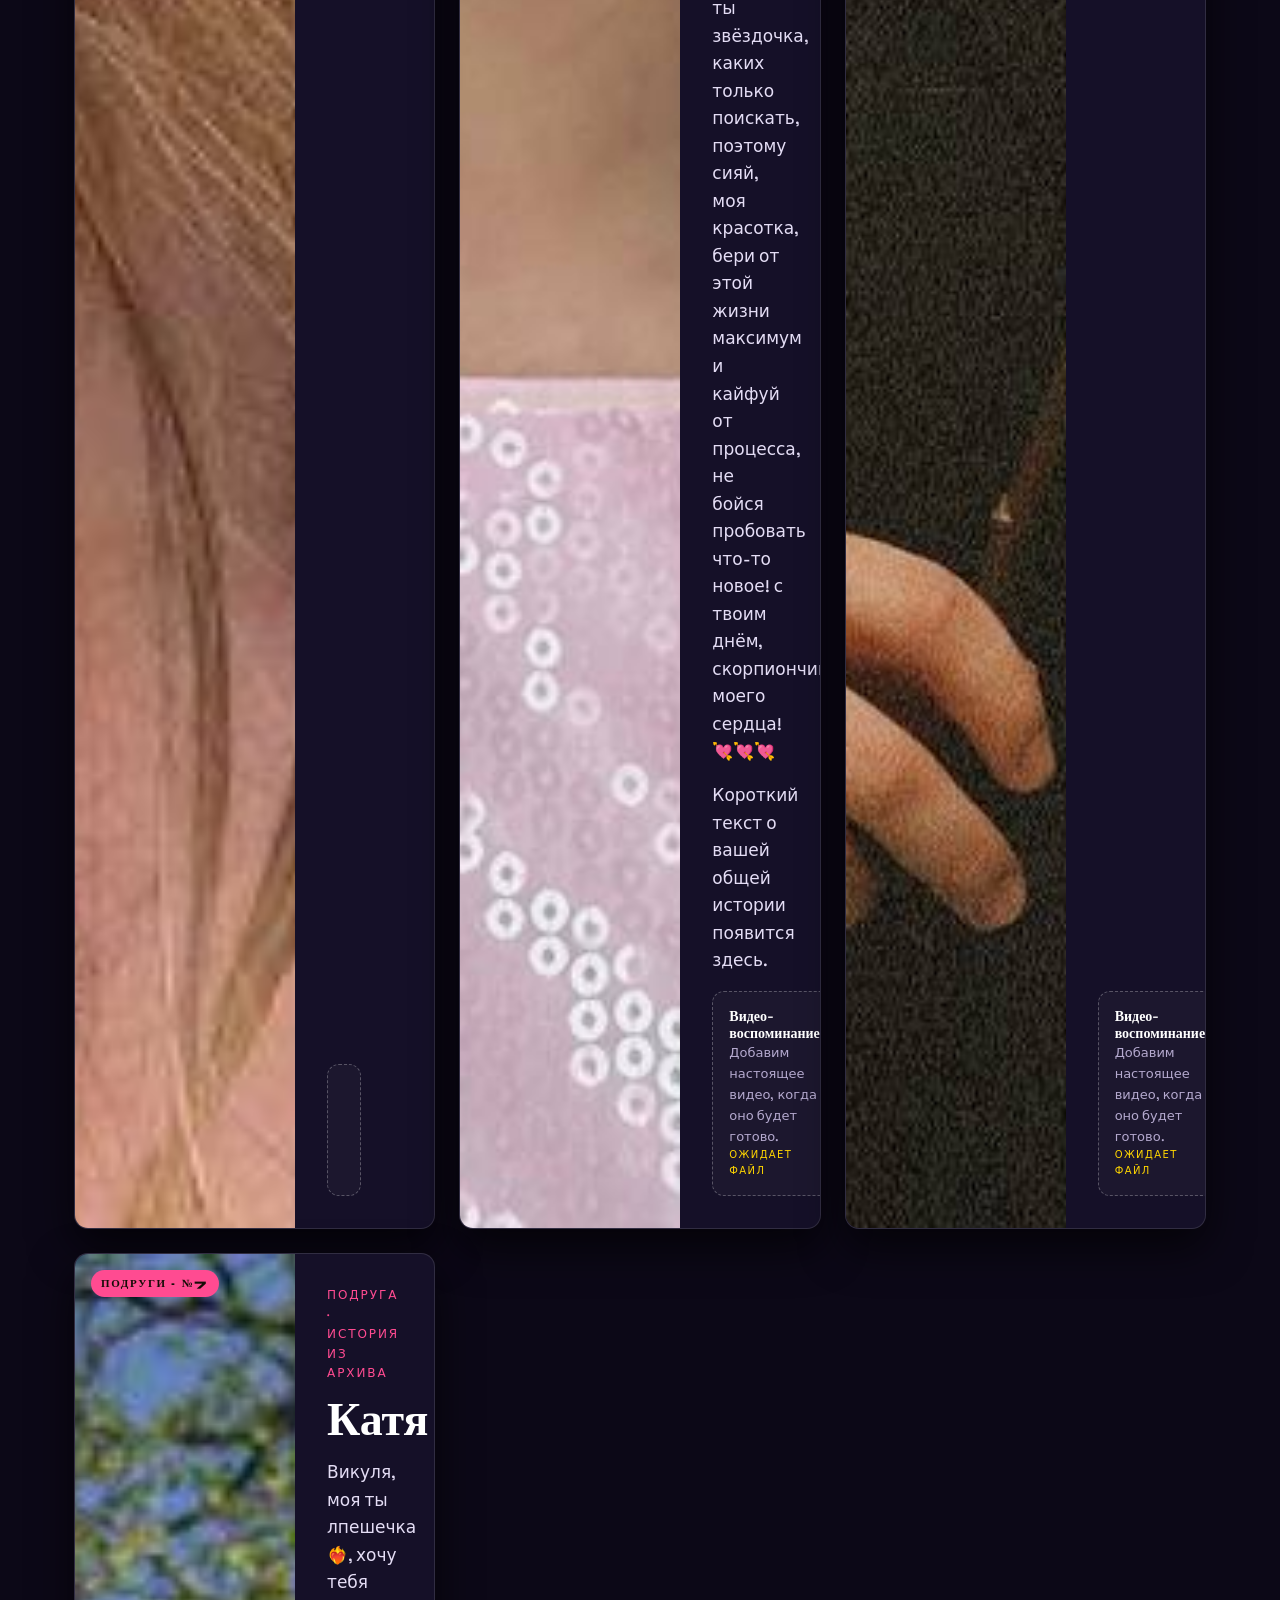
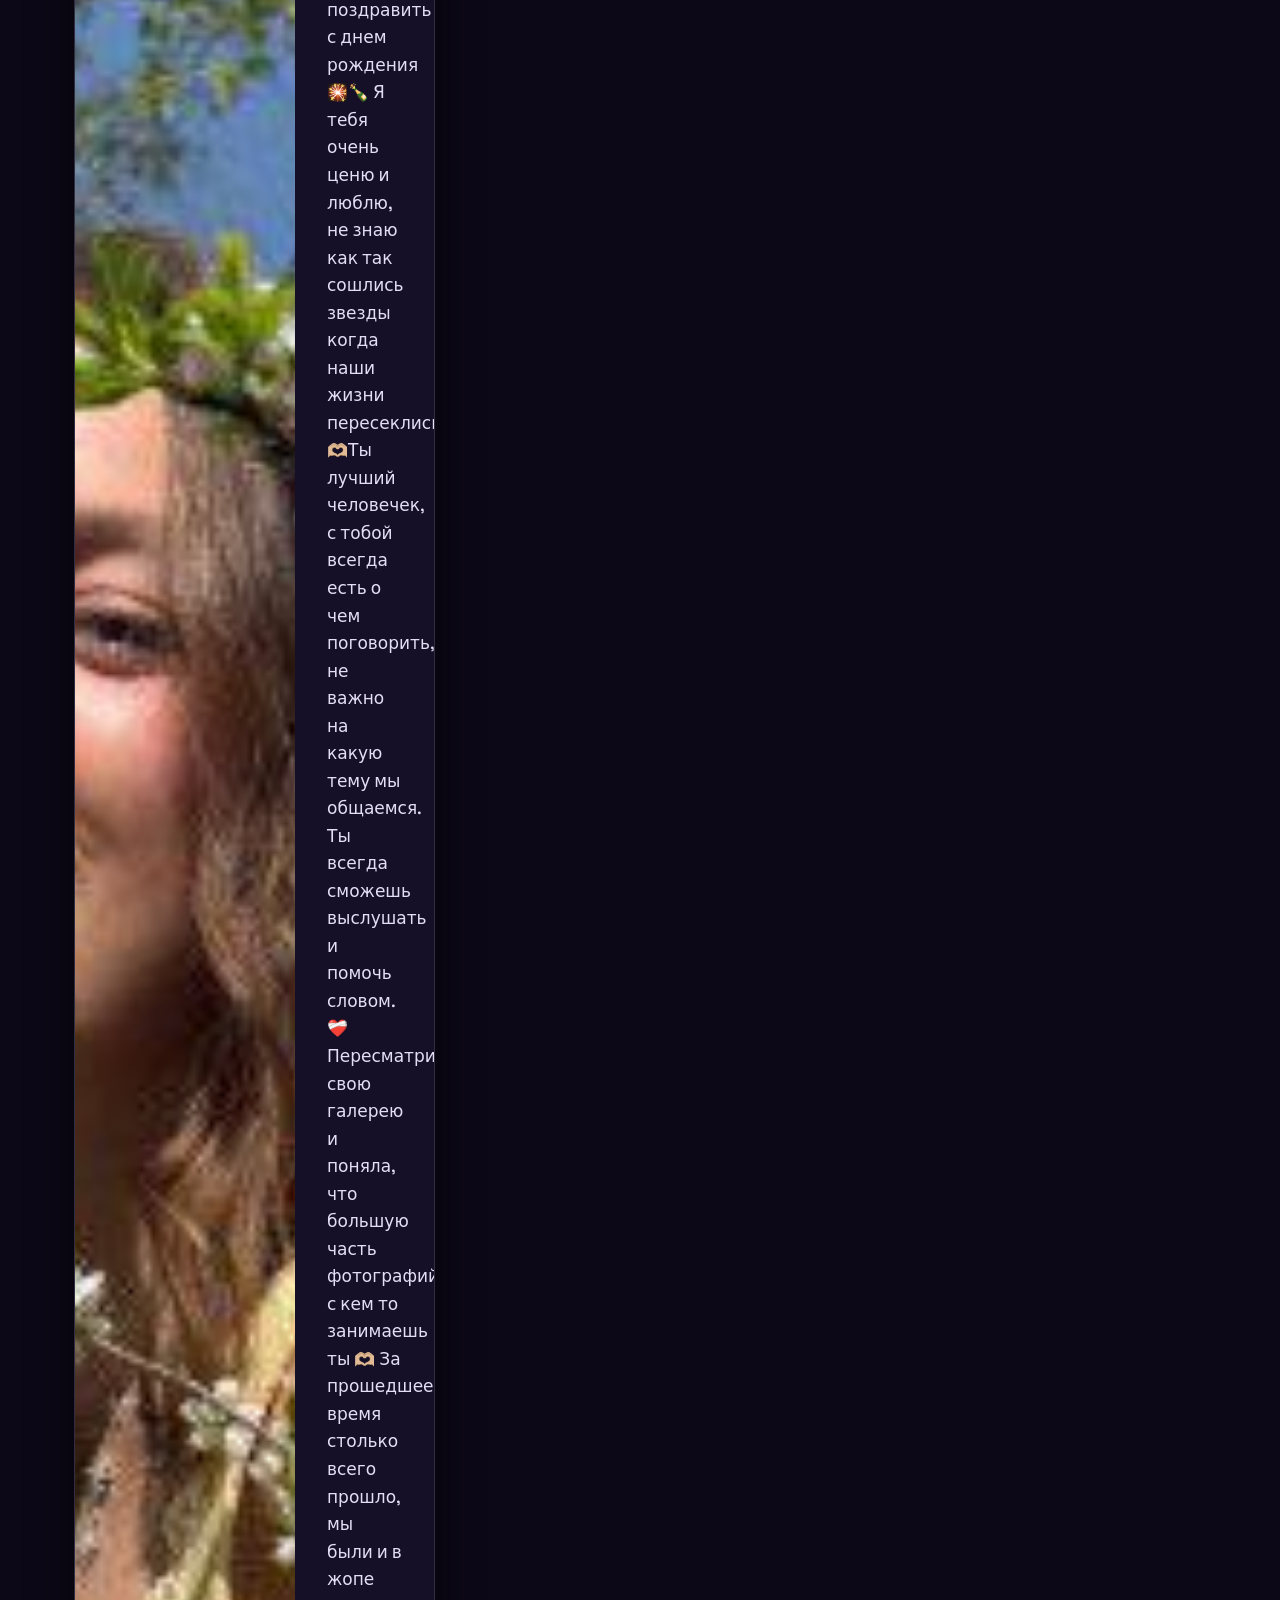
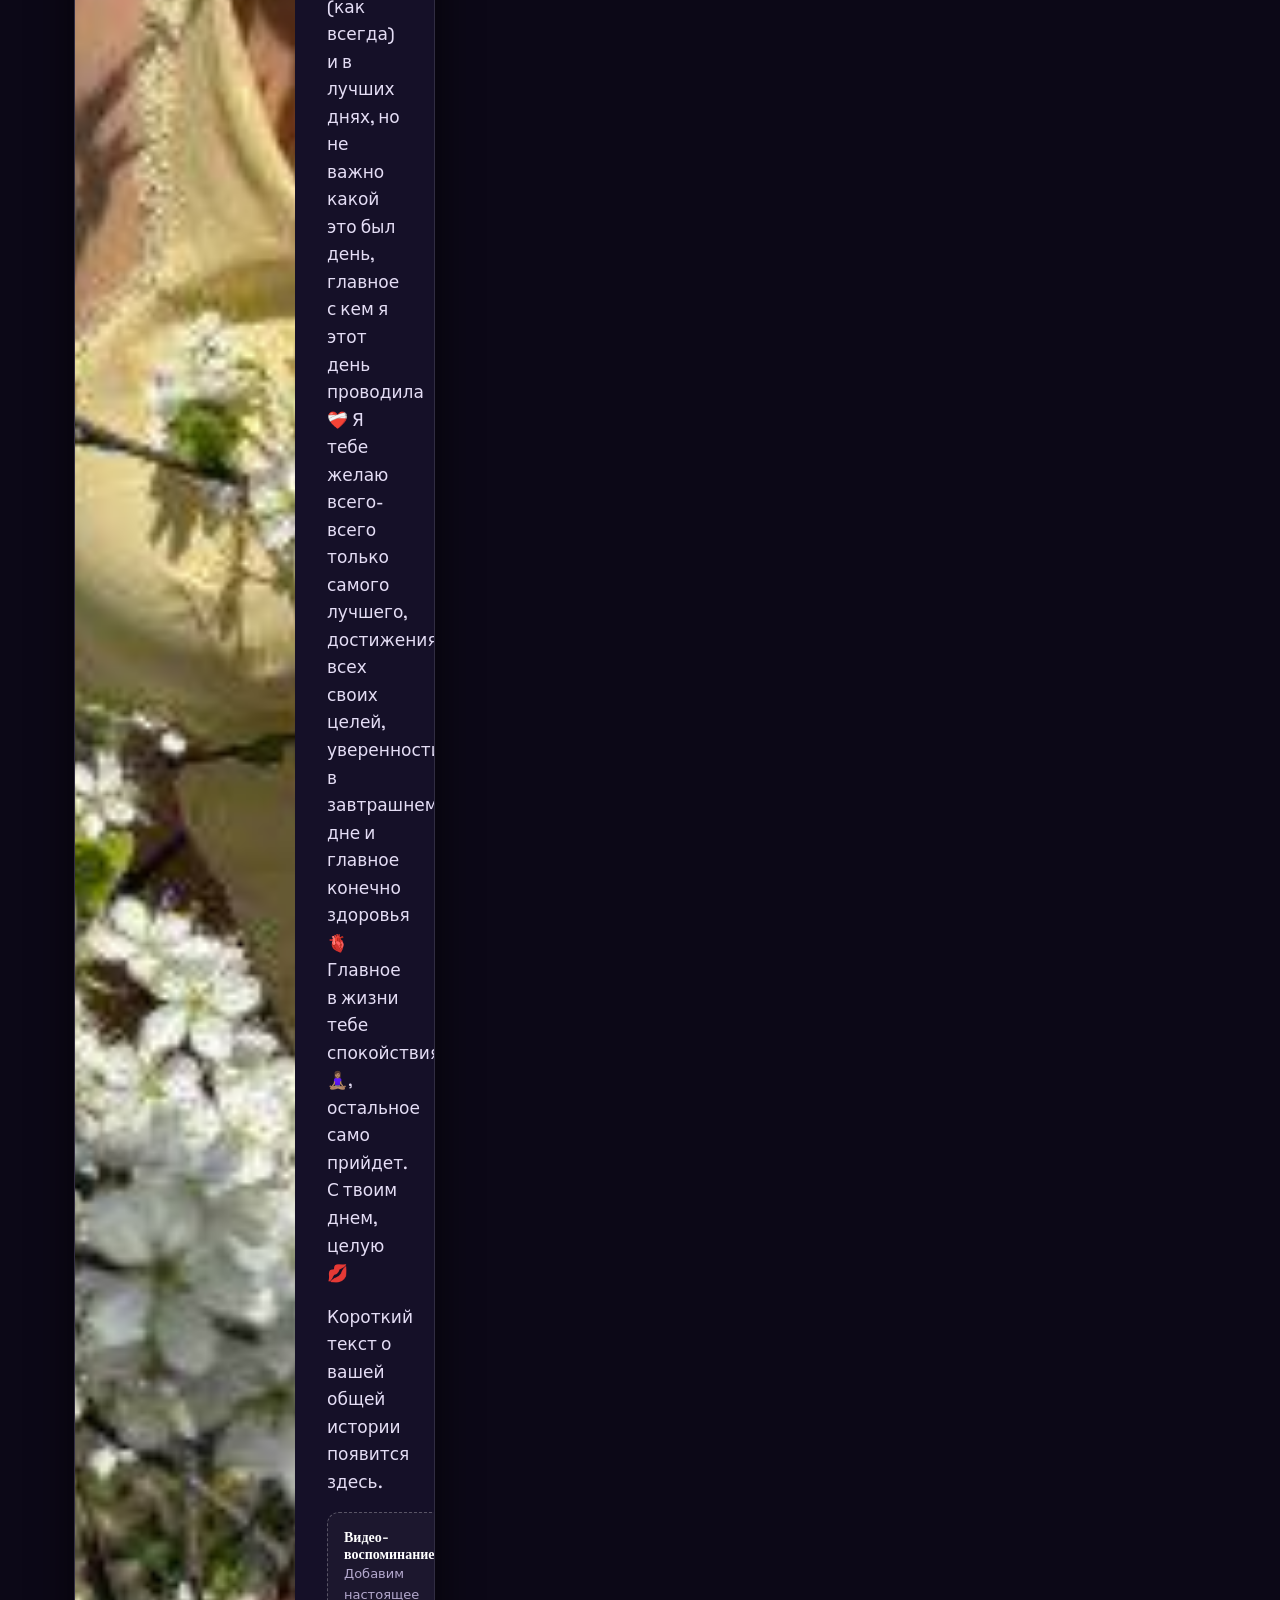
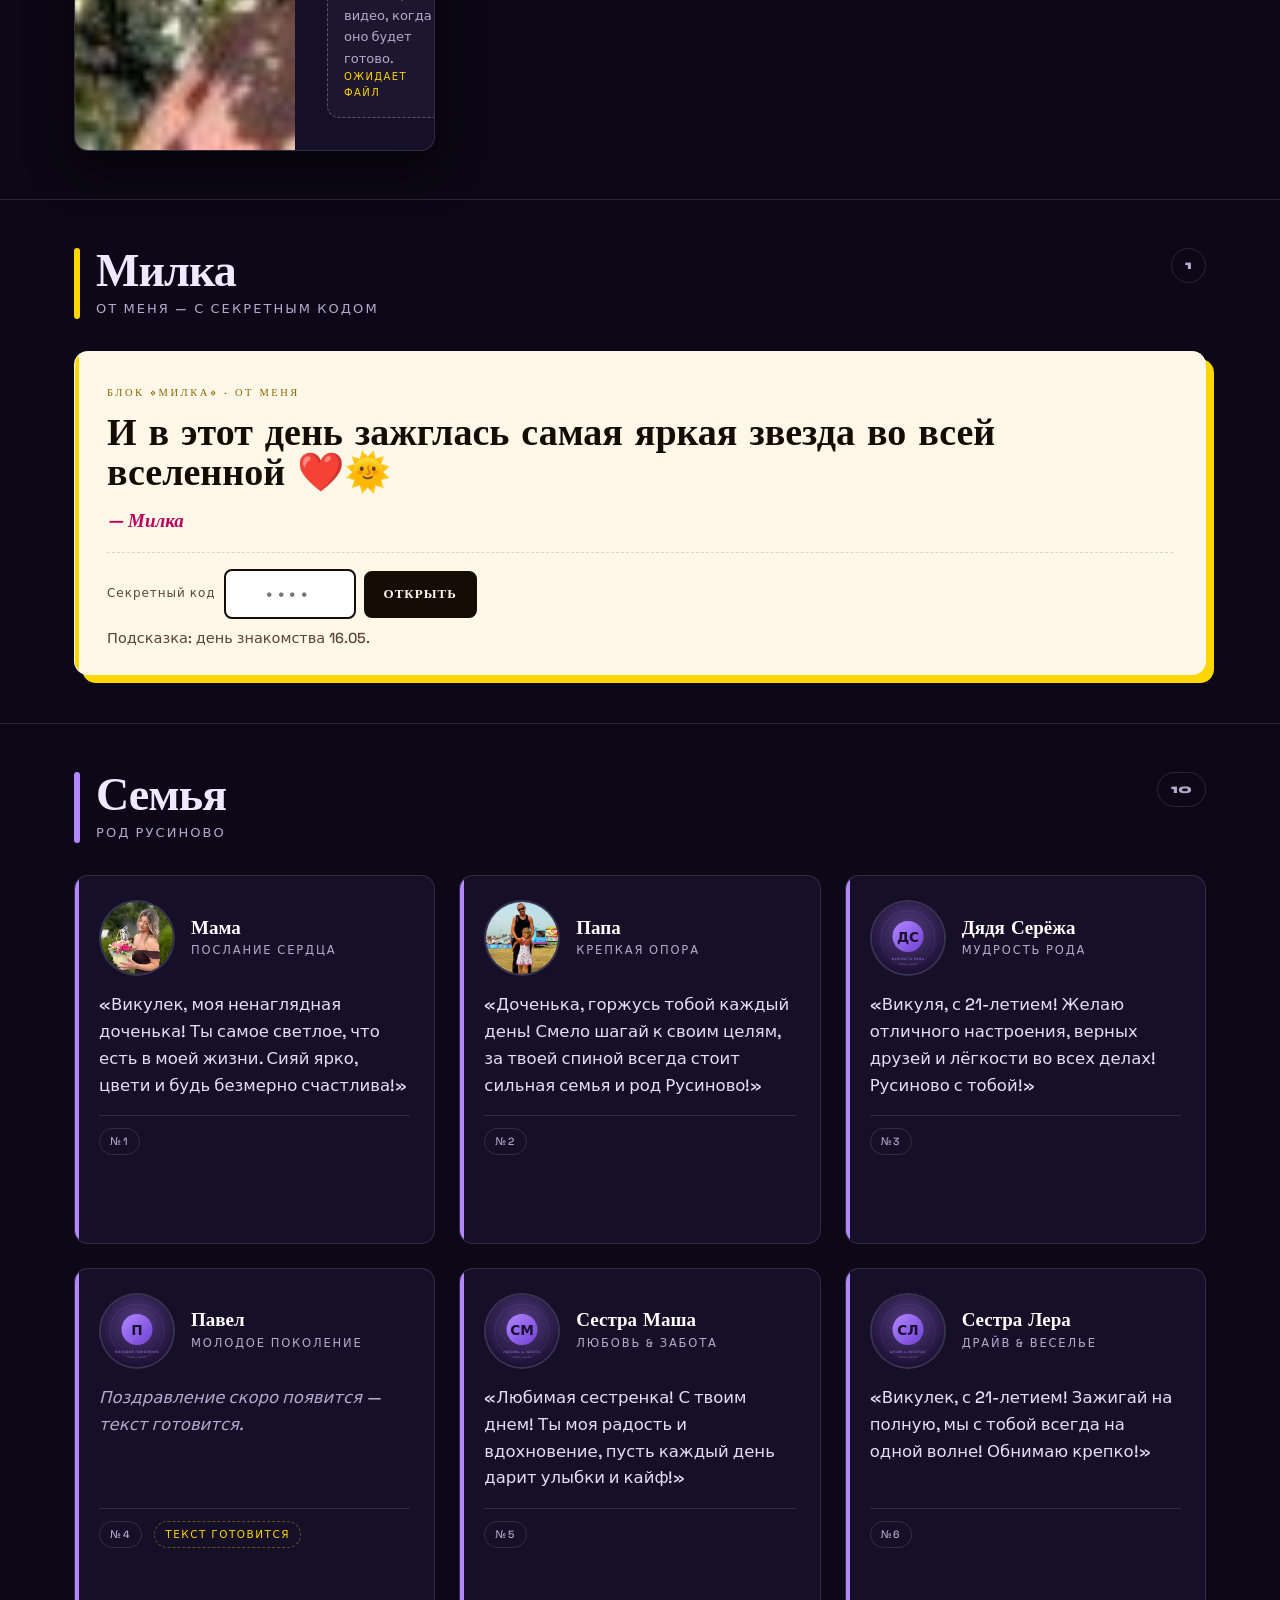
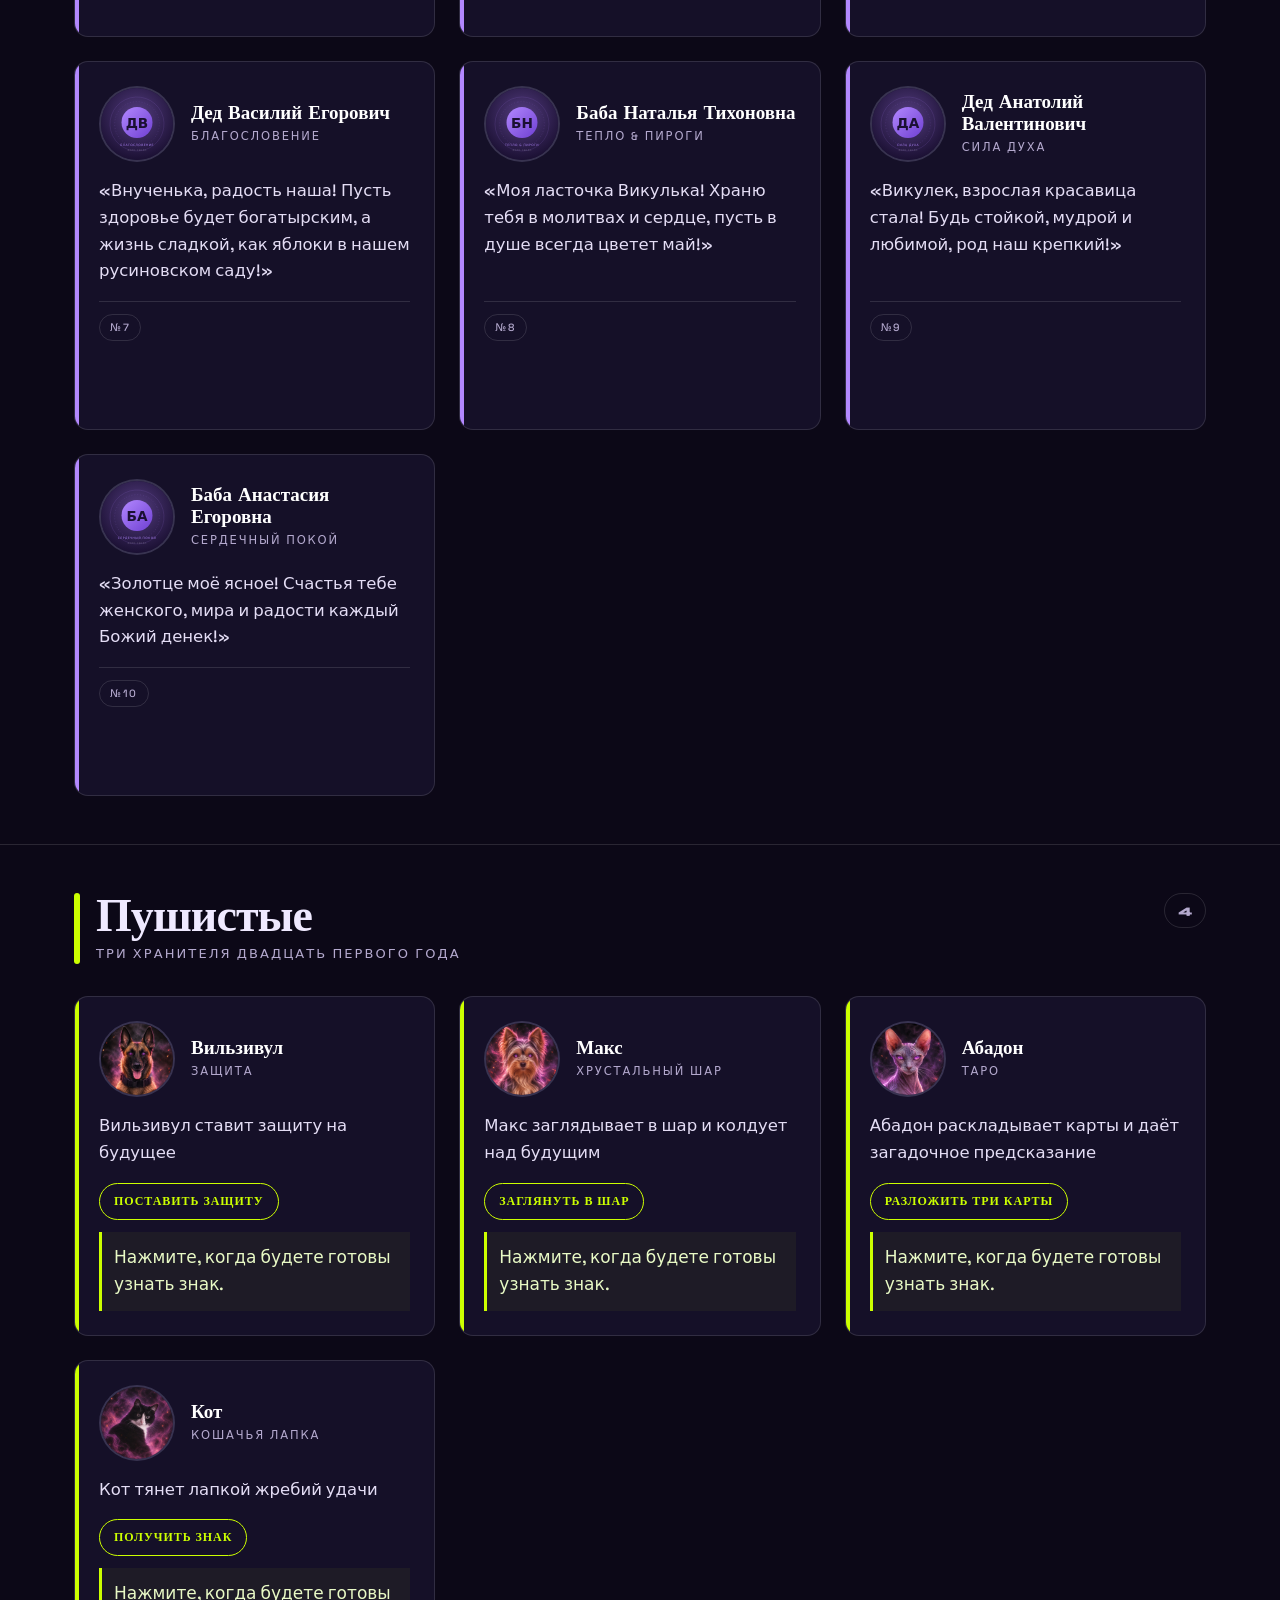
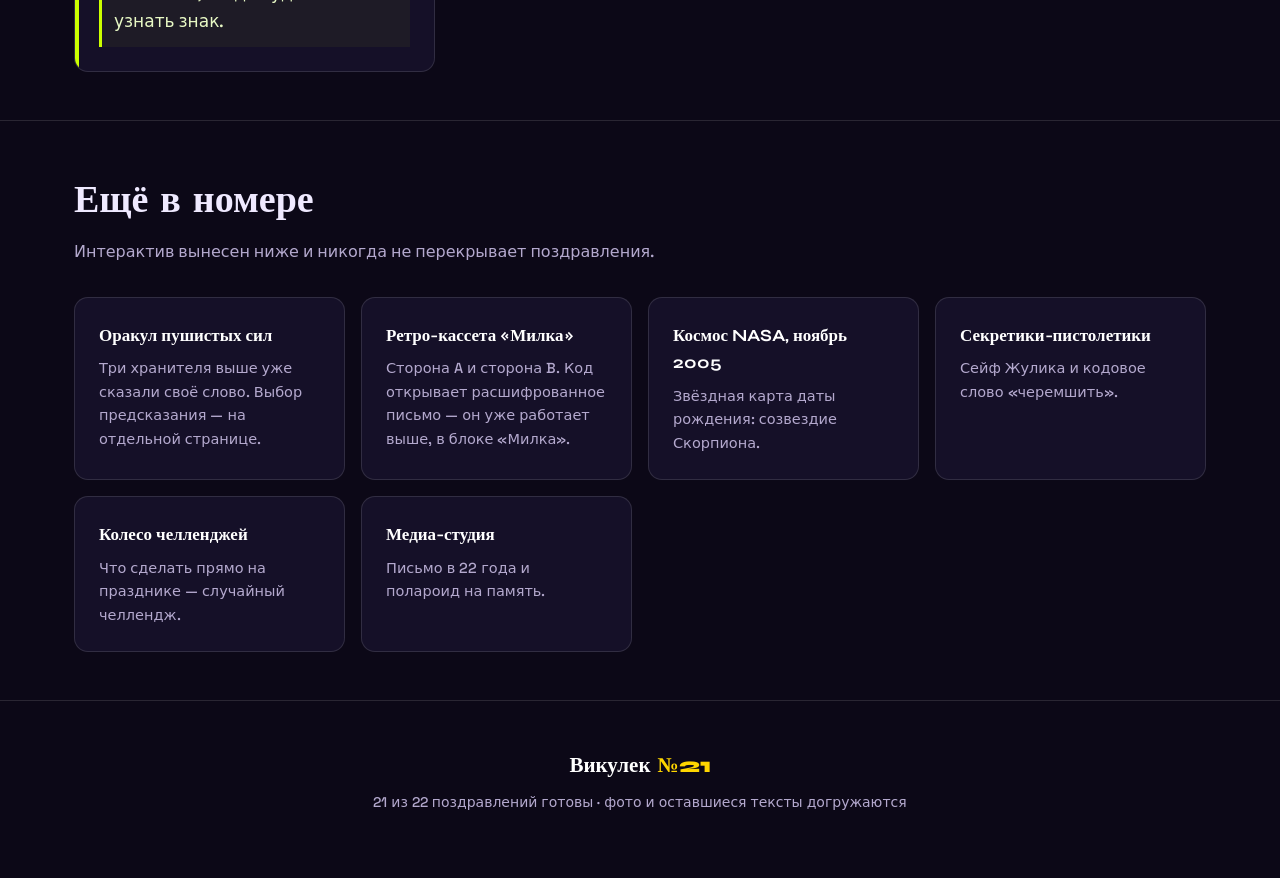
==== commit d4b51655: "intro video + milka greeting text and video" ====
--- a/greetings/index.html
+++ b/greetings/index.html
@@ -544,7 +544,7 @@
           <div class="friend-cover"><img src="assets/people/polina.jpg" alt="Портрет Полина Брат" width="400" height="400"><span class="issue">Подруги · №2</span></div>
           <div class="friend-copy"><p class="friend-deck rl">Подруга · История из архива</p><h3 class="nm">Полина Брат</h3>
             <p class="friend-text">С днем рождения, блин! Пусть каждый день будет как любимая песня из нулевых, а бокал никогда не пустеет!</p><p class="friend-text">Короткий текст о вашей общей истории появится здесь.</p>
-            <div class="friend-media"><div class="media-slot awaiting"><strong>Видео-воспоминание</strong><span>Добавим настоящее видео, когда оно будет готово.</span></div><div class="media-slot awaiting"><strong>Видеопоздравление</strong><span>Добавим настоящее видео, когда оно будет готово.</span></div></div>
+            <div class="friend-media"><div class="media-slot awaiting"><strong>Видео-воспоминание</strong><span>Добавим настоящее видео, когда оно будет готово.</span></div><div class="media-slot"><strong>Видеопоздравление</strong><video controls playsinline preload="metadata" src="assets/media/polina-congrats.mp4"></video></div></div>
           </div>
         </article>
         <article class="friend-spread" id="c-kira" data-person="kira">
@@ -616,8 +616,12 @@
           <div class="cards">
         <article class="card spread" id="c-milka">
           <p class="kicker">Блок «Милка» · от меня</p>
-          <h3>Моя самая любимая девочка, Викулек!</h3>
-          <p class="letter hidden" id="milkaLong" tabindex="-1">Моя самая любимая девочка, Викулек! ❤️ С днём рождения, моё солнышко! Ты наполняешь каждый день радостью, смыслом и невероятным теплом. Пусть твои 21 будут самыми яркими, дерзкими и незабываемыми. Я всегда рядом, чтобы оберегать тебя и делать счастливой! Безумно люблю тебя! Тёмный Пушистый Триумвират оберегает твой 21-й год</p>
+          <h3>И в этот день зажглась самая яркая звезда во всей вселенной ❤️🌞</h3>
+          <p class="letter hidden" id="milkaLong" tabindex="-1">И в этот день зажглась самая яркая звезда во всей вселенной ❤️🌞
+
+Ты самая необыкновенная, самая яркая и самая незабываемая. Спасибо твоим родителям и тебе за тебя ❤️
+
+Так много хочу сказать тебе. Но наверное я сделаю это лично.</p>
           <p class="sign">— Милка</p>
           <form class="pin" id="pinForm" autocomplete="off">
             <label for="pinInput">Секретный код</label>
